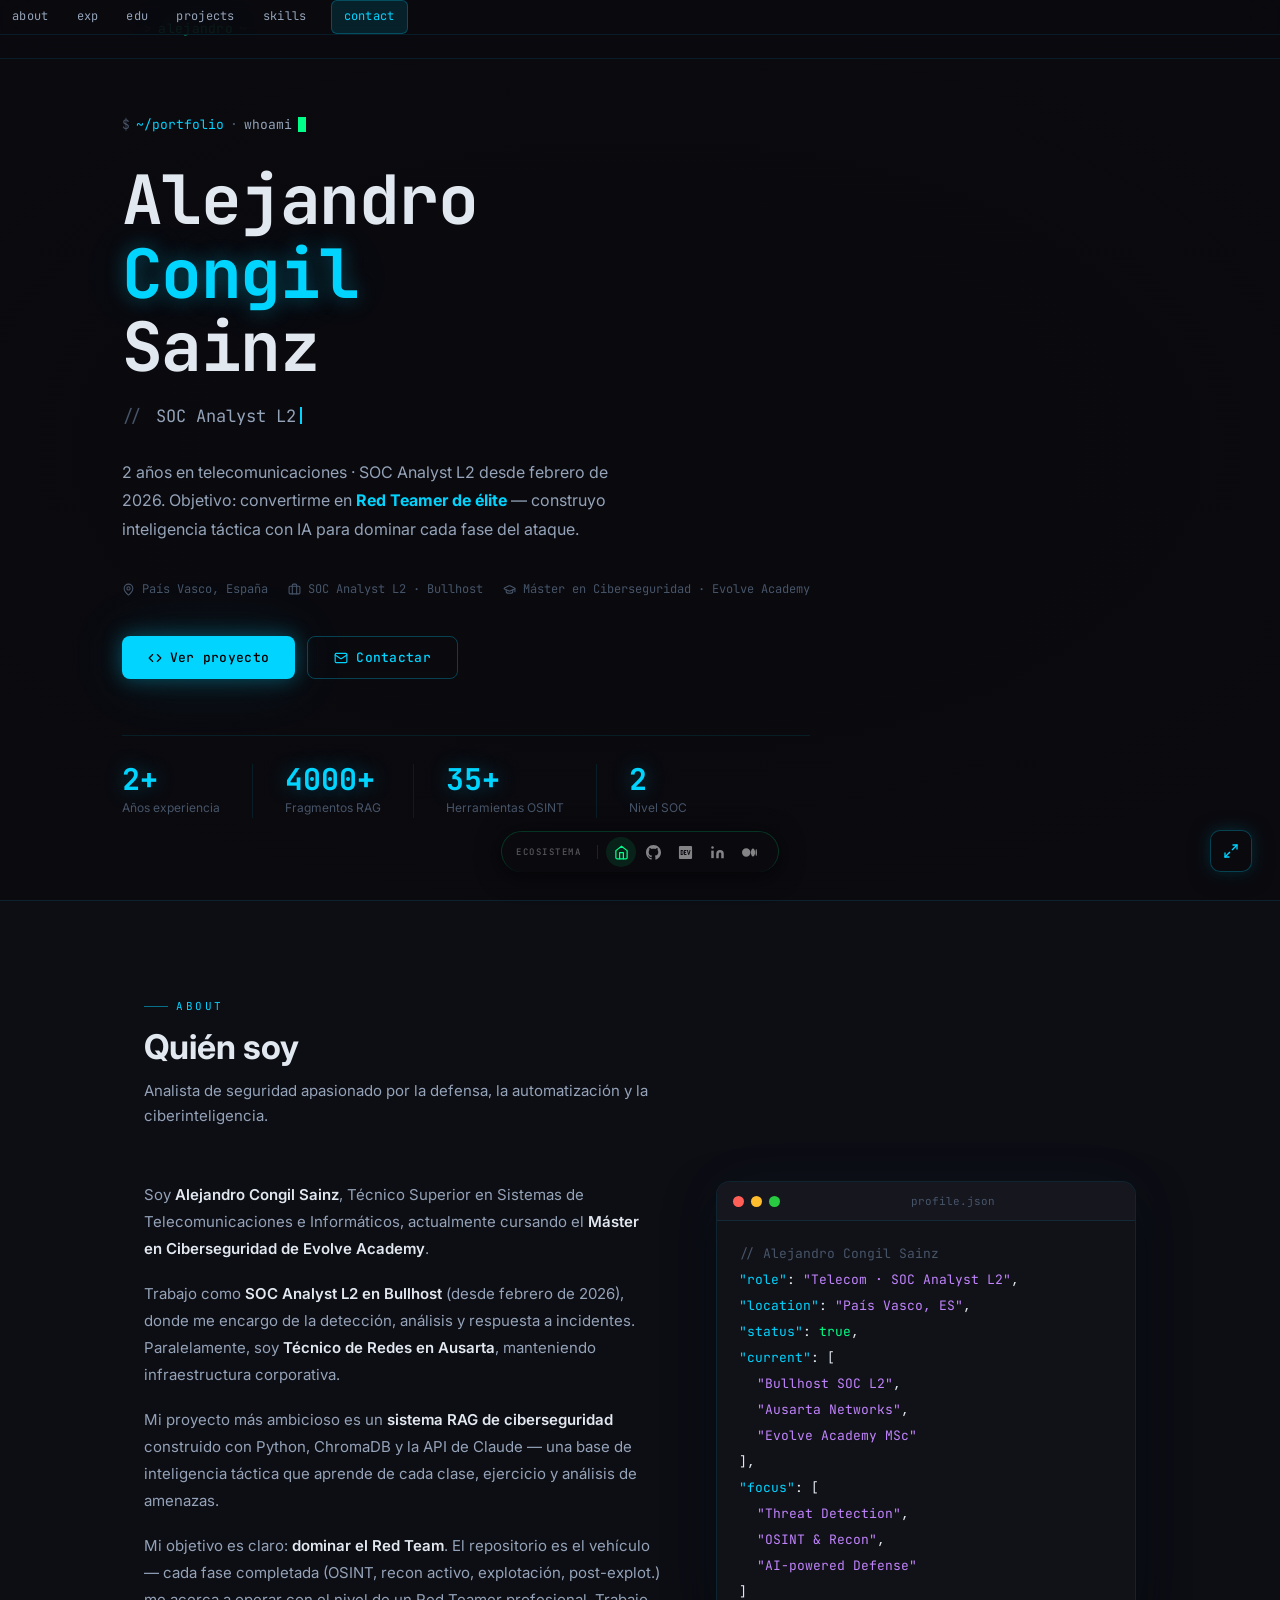
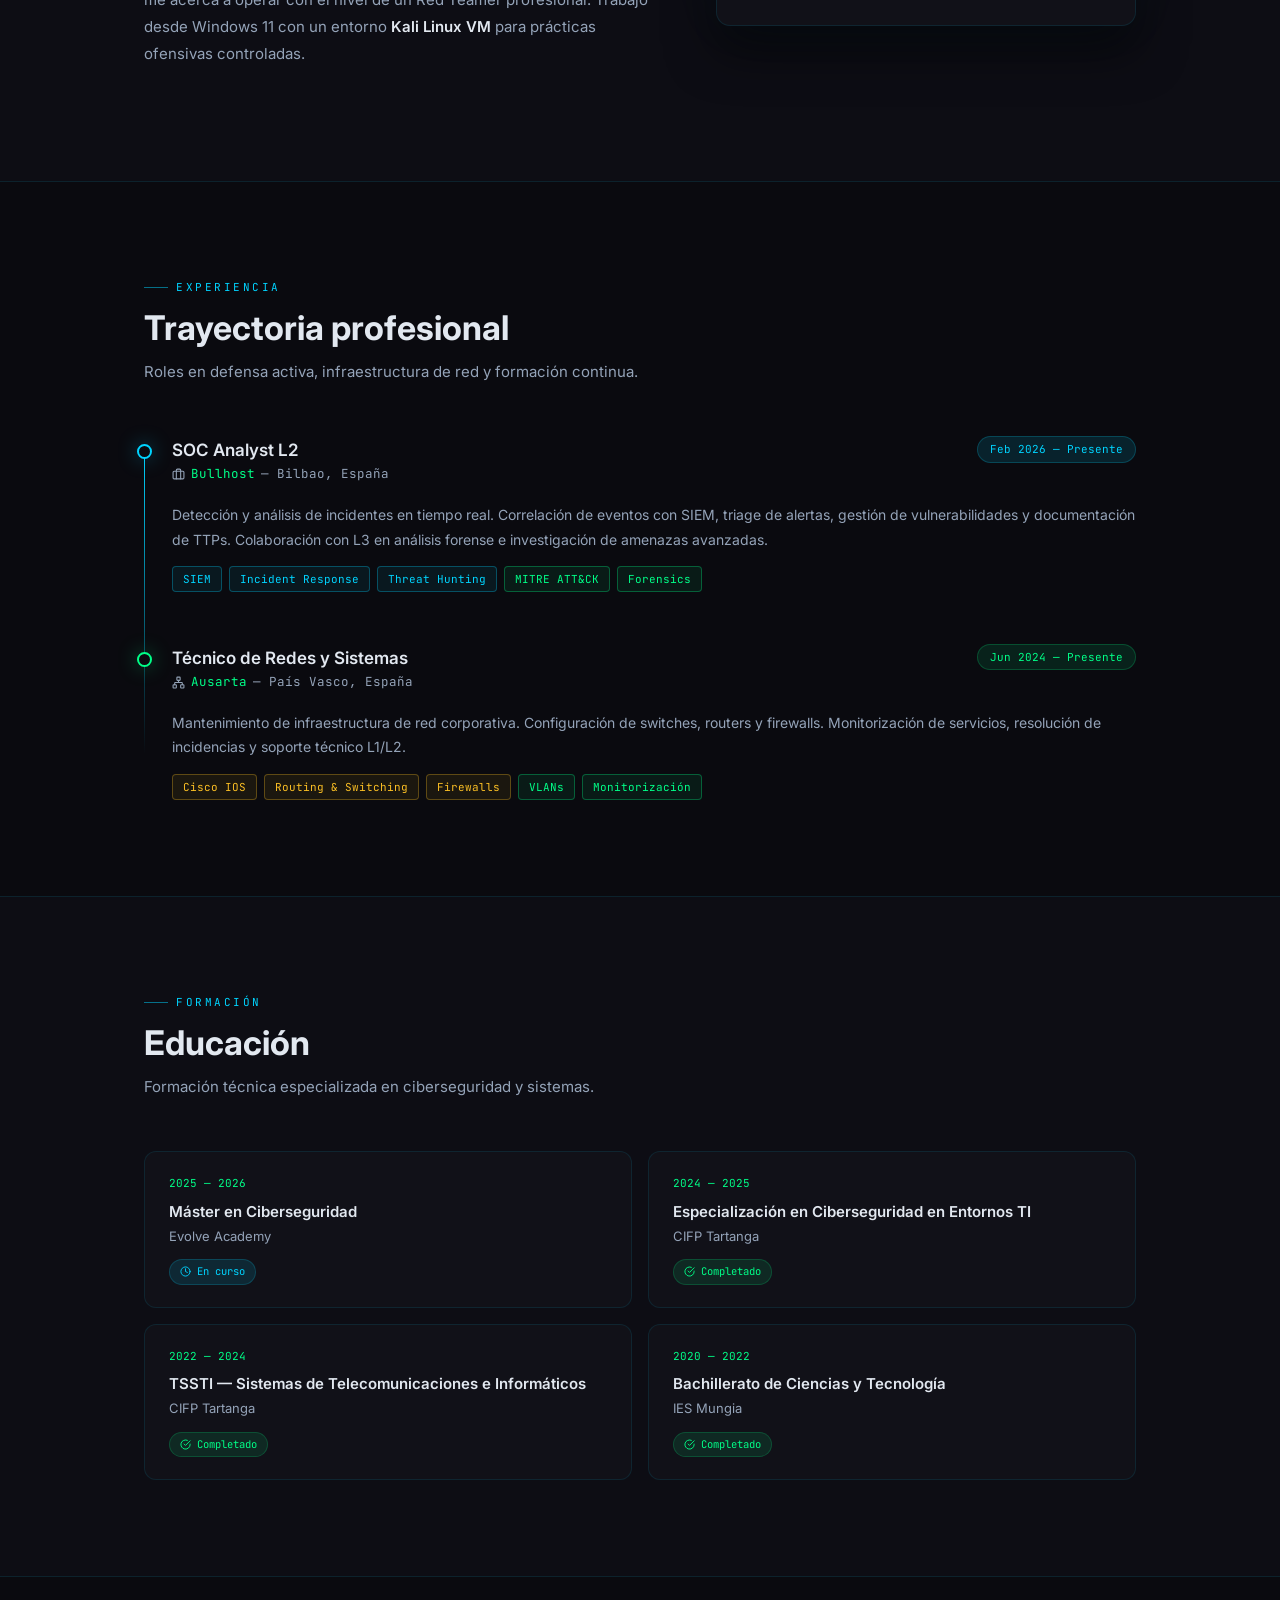
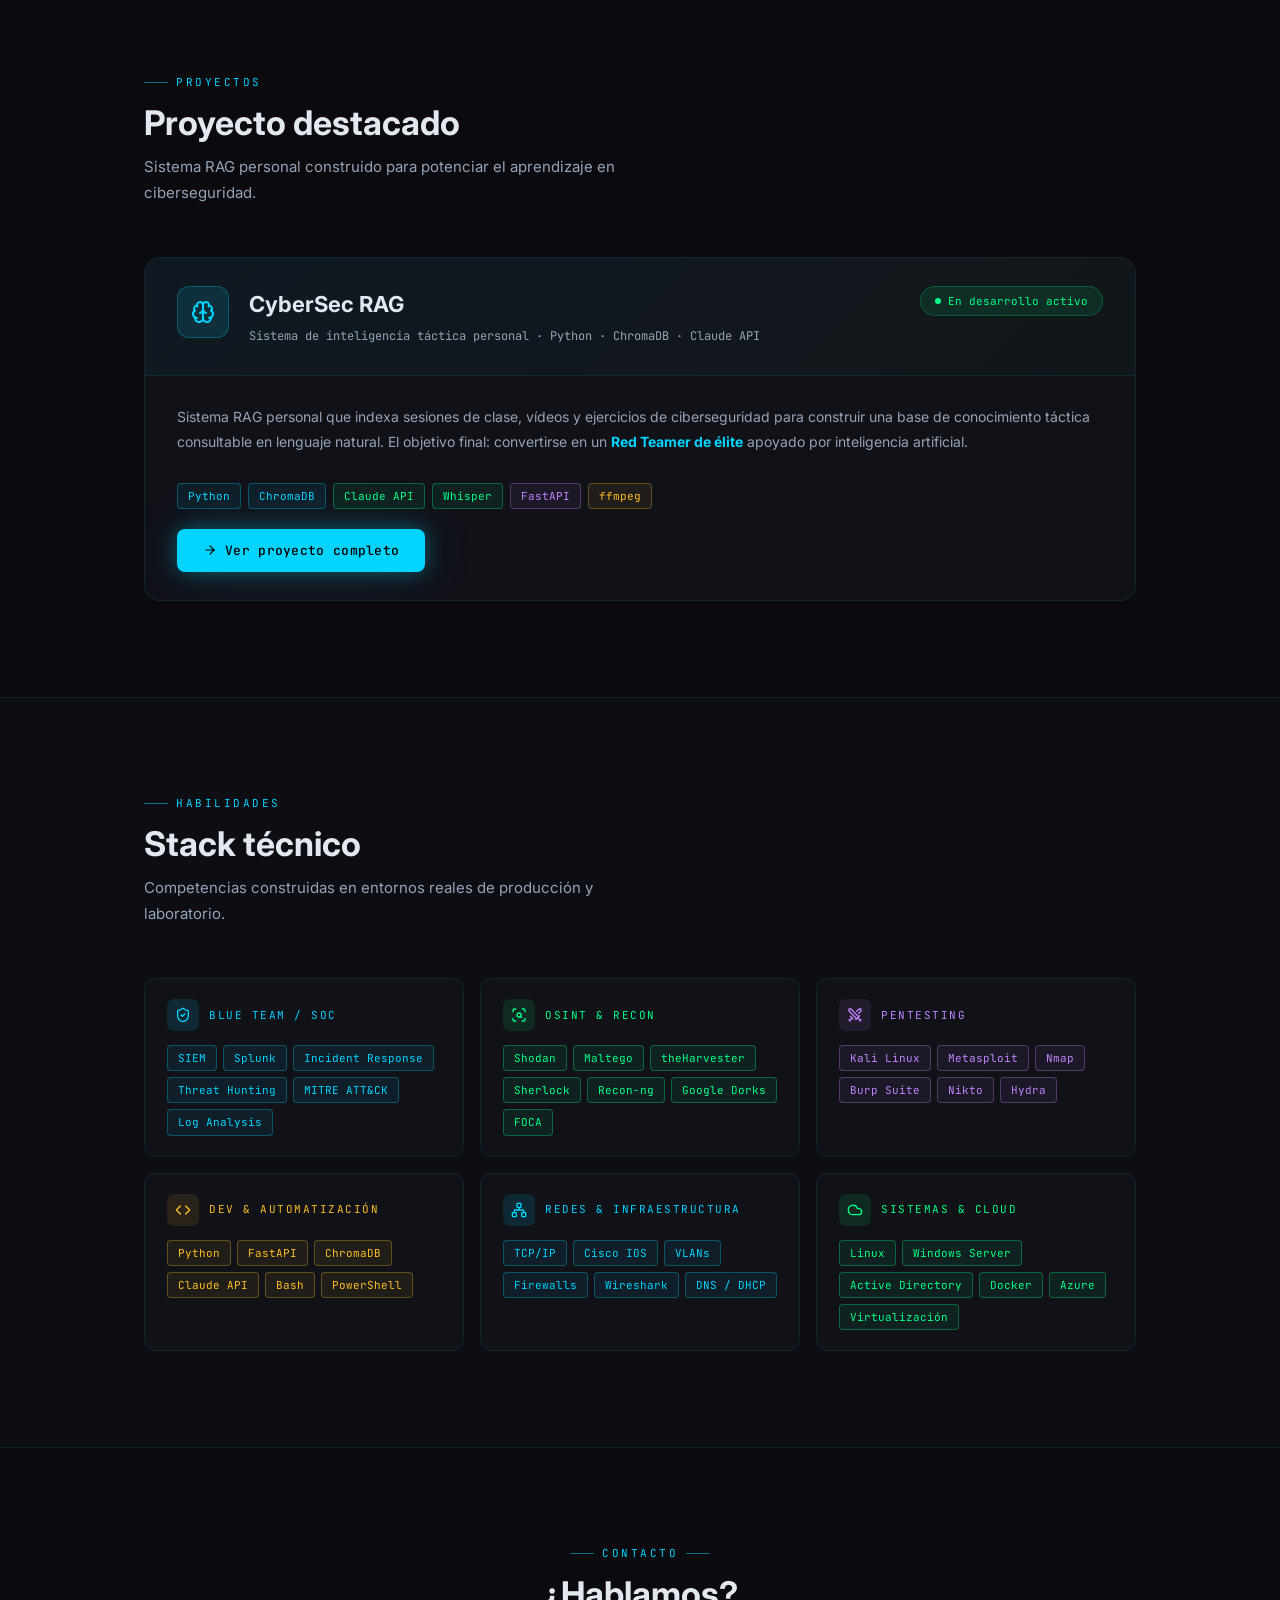
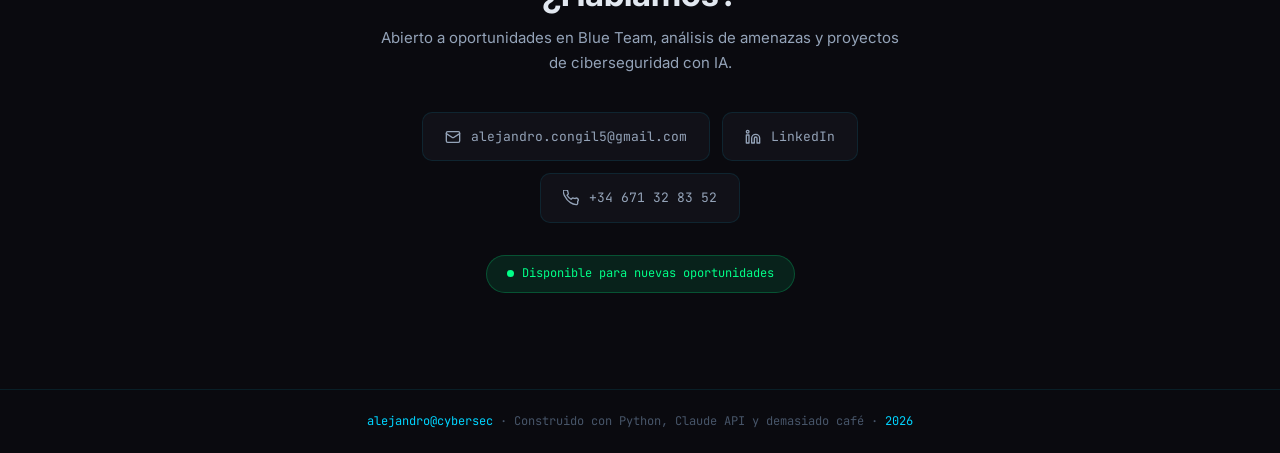
==== index.html @ cc2eeadf "PROYECTO COMPLETO" ====
<!DOCTYPE html>
<html lang="es">
<head>
<meta charset="UTF-8">
<meta name="viewport" content="width=device-width, initial-scale=1.0">
<meta name="description" content="Alejandro Congil Sainz — Telecomunicaciones & Redes · SOC Analyst L2 · Cybersecurity Specialist">
<title>Alejandro Congil — Cybersecurity</title>
<link rel="preconnect" href="https://fonts.googleapis.com">
<link rel="preconnect" href="https://fonts.gstatic.com" crossorigin>
<link href="https://fonts.googleapis.com/css2?family=JetBrains+Mono:ital,wght@0,400;0,500;0,700;1,400&family=Inter:wght@300;400;500;600;700&display=swap" rel="stylesheet">

<!-- ── SVG ICON DEFS ─────────────────────────────────────────────────── -->
<svg xmlns="http://www.w3.org/2000/svg" style="display:none">
  <!-- brain -->
  <symbol id="ic-brain" viewBox="0 0 24 24" fill="none" stroke="currentColor" stroke-width="2" stroke-linecap="round" stroke-linejoin="round">
    <path d="M12 18V5"/><path d="M15 13a4.17 4.17 0 0 1-3-4 4.17 4.17 0 0 1-3 4"/>
    <path d="M17.598 6.5A3 3 0 1 0 12 5a3 3 0 1 0-5.598 1.5"/>
    <path d="M17.997 5.125a4 4 0 0 1 2.526 5.77"/><path d="M18 18a4 4 0 0 0 2-7.464"/>
    <path d="M19.967 17.483A4 4 0 1 1 12 18a4 4 0 1 1-7.967-.517"/>
    <path d="M6 18a4 4 0 0 1-2-7.464"/><path d="M6.003 5.125a4 4 0 0 0-2.526 5.77"/>
  </symbol>
  <!-- shield-check -->
  <symbol id="ic-shield" viewBox="0 0 24 24" fill="none" stroke="currentColor" stroke-width="2" stroke-linecap="round" stroke-linejoin="round">
    <path d="M20 13c0 5-3.5 7.5-7.66 8.95a1 1 0 0 1-.67-.01C7.5 20.5 4 18 4 13V6a1 1 0 0 1 1-1c2 0 4.5-1.2 6.24-2.72a1.17 1.17 0 0 1 1.52 0C14.51 3.81 17 5 19 5a1 1 0 0 1 1 1z"/>
    <path d="m9 12 2 2 4-4"/>
  </symbol>
  <!-- scan-search -->
  <symbol id="ic-scan" viewBox="0 0 24 24" fill="none" stroke="currentColor" stroke-width="2" stroke-linecap="round" stroke-linejoin="round">
    <path d="M3 7V5a2 2 0 0 1 2-2h2"/><path d="M17 3h2a2 2 0 0 1 2 2v2"/>
    <path d="M21 17v2a2 2 0 0 1-2 2h-2"/><path d="M7 21H5a2 2 0 0 1-2-2v-2"/>
    <circle cx="12" cy="12" r="3"/><path d="m16 16-1.9-1.9"/>
  </symbol>
  <!-- swords -->
  <symbol id="ic-swords" viewBox="0 0 24 24" fill="none" stroke="currentColor" stroke-width="2" stroke-linecap="round" stroke-linejoin="round">
    <polyline points="14.5 17.5 3 6 3 3 6 3 17.5 14.5"/>
    <line x1="13" x2="19" y1="19" y2="13"/><line x1="16" x2="20" y1="16" y2="20"/>
    <line x1="19" x2="21" y1="21" y2="19"/>
    <polyline points="14.5 6.5 18 3 21 3 21 6 17.5 9.5"/>
    <line x1="5" x2="9" y1="14" y2="18"/><line x1="7" x2="4" y1="17" y2="20"/>
    <line x1="3" x2="5" y1="19" y2="21"/>
  </symbol>
  <!-- code -->
  <symbol id="ic-code" viewBox="0 0 24 24" fill="none" stroke="currentColor" stroke-width="2" stroke-linecap="round" stroke-linejoin="round">
    <path d="m16 18 6-6-6-6"/><path d="m8 6-6 6 6 6"/>
  </symbol>
  <!-- network -->
  <symbol id="ic-network" viewBox="0 0 24 24" fill="none" stroke="currentColor" stroke-width="2" stroke-linecap="round" stroke-linejoin="round">
    <rect x="16" y="16" width="6" height="6" rx="1"/><rect x="2" y="16" width="6" height="6" rx="1"/>
    <rect x="9" y="2" width="6" height="6" rx="1"/>
    <path d="M5 16v-3a1 1 0 0 1 1-1h12a1 1 0 0 1 1 1v3"/><path d="M12 12V8"/>
  </symbol>
  <!-- cloud -->
  <symbol id="ic-cloud" viewBox="0 0 24 24" fill="none" stroke="currentColor" stroke-width="2" stroke-linecap="round" stroke-linejoin="round">
    <path d="M17.5 19H9a7 7 0 1 1 6.71-9h1.79a4.5 4.5 0 1 1 0 9Z"/>
  </symbol>
  <!-- video -->
  <symbol id="ic-video" viewBox="0 0 24 24" fill="none" stroke="currentColor" stroke-width="2" stroke-linecap="round" stroke-linejoin="round">
    <path d="m16 13 5.223 3.482a.5.5 0 0 0 .777-.416V7.87a.5.5 0 0 0-.752-.432L16 10.5"/>
    <rect x="2" y="6" width="14" height="12" rx="2"/>
  </symbol>
  <!-- layers -->
  <symbol id="ic-layers" viewBox="0 0 24 24" fill="none" stroke="currentColor" stroke-width="2" stroke-linecap="round" stroke-linejoin="round">
    <path d="M12.83 2.18a2 2 0 0 0-1.66 0L2.6 6.08a1 1 0 0 0 0 1.83l8.58 3.91a2 2 0 0 0 1.66 0l8.58-3.9a1 1 0 0 0 0-1.83z"/>
    <path d="M2 12a1 1 0 0 0 .58.91l8.6 3.91a2 2 0 0 0 1.65 0l8.58-3.9A1 1 0 0 0 22 12"/>
    <path d="M2 17a1 1 0 0 0 .58.91l8.6 3.91a2 2 0 0 0 1.65 0l8.58-3.9A1 1 0 0 0 22 17"/>
  </symbol>
  <!-- search -->
  <symbol id="ic-search" viewBox="0 0 24 24" fill="none" stroke="currentColor" stroke-width="2" stroke-linecap="round" stroke-linejoin="round">
    <path d="m21 21-4.34-4.34"/><circle cx="11" cy="11" r="8"/>
  </symbol>
  <!-- layout-dashboard -->
  <symbol id="ic-dashboard" viewBox="0 0 24 24" fill="none" stroke="currentColor" stroke-width="2" stroke-linecap="round" stroke-linejoin="round">
    <rect width="7" height="9" x="3" y="3" rx="1"/><rect width="7" height="5" x="14" y="3" rx="1"/>
    <rect width="7" height="9" x="14" y="12" rx="1"/><rect width="7" height="5" x="3" y="16" rx="1"/>
  </symbol>
  <!-- wrench -->
  <symbol id="ic-wrench" viewBox="0 0 24 24" fill="none" stroke="currentColor" stroke-width="2" stroke-linecap="round" stroke-linejoin="round">
    <path d="M14.7 6.3a1 1 0 0 0 0 1.4l1.6 1.6a1 1 0 0 0 1.4 0l3.106-3.105c.32-.322.863-.22.983.218a6 6 0 0 1-8.259 7.057l-7.91 7.91a1 1 0 0 1-2.999-3l7.91-7.91a6 6 0 0 1 7.057-8.259c.438.12.54.662.219.984z"/>
  </symbol>
  <!-- chart-bar -->
  <symbol id="ic-chart" viewBox="0 0 24 24" fill="none" stroke="currentColor" stroke-width="2" stroke-linecap="round" stroke-linejoin="round">
    <path d="M3 3v16a2 2 0 0 0 2 2h16"/>
    <path d="M7 16h8"/><path d="M7 11h12"/><path d="M7 6h3"/>
  </symbol>
  <!-- terminal -->
  <symbol id="ic-terminal" viewBox="0 0 24 24" fill="none" stroke="currentColor" stroke-width="2" stroke-linecap="round" stroke-linejoin="round">
    <path d="M12 19h8"/><path d="m4 17 6-6-6-6"/>
  </symbol>
  <!-- graduation-cap -->
  <symbol id="ic-grad" viewBox="0 0 24 24" fill="none" stroke="currentColor" stroke-width="2" stroke-linecap="round" stroke-linejoin="round">
    <path d="M21.42 10.922a1 1 0 0 0-.019-1.838L12.83 5.18a2 2 0 0 0-1.66 0L2.6 9.08a1 1 0 0 0 0 1.832l8.57 3.908a2 2 0 0 0 1.66 0z"/>
    <path d="M22 10v6"/><path d="M6 12.5V16a6 3 0 0 0 12 0v-3.5"/>
  </symbol>
  <!-- briefcase -->
  <symbol id="ic-work" viewBox="0 0 24 24" fill="none" stroke="currentColor" stroke-width="2" stroke-linecap="round" stroke-linejoin="round">
    <path d="M16 20V4a2 2 0 0 0-2-2h-4a2 2 0 0 0-2 2v16"/>
    <rect width="20" height="14" x="2" y="6" rx="2"/>
  </symbol>
  <!-- user -->
  <symbol id="ic-user" viewBox="0 0 24 24" fill="none" stroke="currentColor" stroke-width="2" stroke-linecap="round" stroke-linejoin="round">
    <path d="M19 21v-2a4 4 0 0 0-4-4H9a4 4 0 0 0-4 4v2"/>
    <circle cx="12" cy="7" r="4"/>
  </symbol>
  <!-- cpu -->
  <symbol id="ic-cpu" viewBox="0 0 24 24" fill="none" stroke="currentColor" stroke-width="2" stroke-linecap="round" stroke-linejoin="round">
    <path d="M12 20v2"/><path d="M12 2v2"/><path d="M17 20v2"/><path d="M17 2v2"/>
    <path d="M2 12h2"/><path d="M2 17h2"/><path d="M2 7h2"/>
    <path d="M20 12h2"/><path d="M20 17h2"/><path d="M20 7h2"/>
    <path d="M7 20v2"/><path d="M7 2v2"/>
    <rect x="4" y="4" width="16" height="16" rx="2"/><rect x="8" y="8" width="8" height="8" rx="1"/>
  </symbol>
  <!-- folder-open -->
  <symbol id="ic-folder" viewBox="0 0 24 24" fill="none" stroke="currentColor" stroke-width="2" stroke-linecap="round" stroke-linejoin="round">
    <path d="m6 14 1.5-2.9A2 2 0 0 1 9.24 10H20a2 2 0 0 1 1.94 2.5l-1.54 6a2 2 0 0 1-1.95 1.5H4a2 2 0 0 1-2-2V5a2 2 0 0 1 2-2h3.9a2 2 0 0 1 1.69.9l.81 1.2a2 2 0 0 0 1.67.9H18a2 2 0 0 1 2 2v2"/>
  </symbol>
  <!-- zap -->
  <symbol id="ic-zap" viewBox="0 0 24 24" fill="none" stroke="currentColor" stroke-width="2" stroke-linecap="round" stroke-linejoin="round">
    <path d="M4 14a1 1 0 0 1-.78-1.63l9.9-10.2a.5.5 0 0 1 .86.46l-1.92 6.02A1 1 0 0 0 13 10h7a1 1 0 0 1 .78 1.63l-9.9 10.2a.5.5 0 0 1-.86-.46l1.92-6.02A1 1 0 0 0 11 14z"/>
  </symbol>
  <!-- mail -->
  <symbol id="ic-mail" viewBox="0 0 24 24" fill="none" stroke="currentColor" stroke-width="2" stroke-linecap="round" stroke-linejoin="round">
    <rect width="20" height="16" x="2" y="4" rx="2"/><path d="m22 7-8.97 5.7a1.94 1.94 0 0 1-2.06 0L2 7"/>
  </symbol>
  <!-- linkedin -->
  <symbol id="ic-linkedin" viewBox="0 0 24 24" fill="none" stroke="currentColor" stroke-width="2" stroke-linecap="round" stroke-linejoin="round">
    <path d="M16 8a6 6 0 0 1 6 6v7h-4v-7a2 2 0 0 0-2-2 2 2 0 0 0-2 2v7h-4v-7a6 6 0 0 1 6-6z"/>
    <rect width="4" height="12" x="2" y="9"/><circle cx="4" cy="4" r="2"/>
  </symbol>
  <!-- phone -->
  <symbol id="ic-phone" viewBox="0 0 24 24" fill="none" stroke="currentColor" stroke-width="2" stroke-linecap="round" stroke-linejoin="round">
    <path d="M22 16.92v3a2 2 0 0 1-2.18 2 19.79 19.79 0 0 1-8.63-3.07A19.5 19.5 0 0 1 3.07 9.81 19.79 19.79 0 0 1 .13 1.18 2 2 0 0 1 2.1 0h3a2 2 0 0 1 2 1.72c.127.96.361 1.903.7 2.81a2 2 0 0 1-.45 2.11L6.09 7.91a16 16 0 0 0 6 6l1.27-1.27a2 2 0 0 1 2.11-.45c.907.339 1.85.573 2.81.7A2 2 0 0 1 22 16.92z"/>
  </symbol>
  <!-- git-branch -->
  <symbol id="ic-git" viewBox="0 0 24 24" fill="none" stroke="currentColor" stroke-width="2" stroke-linecap="round" stroke-linejoin="round">
    <line x1="6" x2="6" y1="3" y2="15"/><circle cx="18" cy="6" r="3"/>
    <circle cx="6" cy="18" r="3"/><path d="M18 9a9 9 0 0 1-9 9"/>
  </symbol>
  <!-- arrow-right -->
  <symbol id="ic-arrow-right" viewBox="0 0 24 24" fill="none" stroke="currentColor" stroke-width="2" stroke-linecap="round" stroke-linejoin="round">
    <path d="M5 12h14"/><path d="m12 5 7 7-7 7"/>
  </symbol>
  <!-- check-circle -->
  <symbol id="ic-check" viewBox="0 0 24 24" fill="none" stroke="currentColor" stroke-width="2" stroke-linecap="round" stroke-linejoin="round">
    <path d="M22 11.08V12a10 10 0 1 1-5.93-9.14"/><path d="m9 11 3 3L22 4"/>
  </symbol>
  <!-- clock -->
  <symbol id="ic-clock" viewBox="0 0 24 24" fill="none" stroke="currentColor" stroke-width="2" stroke-linecap="round" stroke-linejoin="round">
    <circle cx="12" cy="12" r="10"/><path d="M12 6v6l4 2"/>
  </symbol>
  <!-- map-pin -->
  <symbol id="ic-location" viewBox="0 0 24 24" fill="none" stroke="currentColor" stroke-width="2" stroke-linecap="round" stroke-linejoin="round">
    <path d="M20 10c0 4.993-5.539 10.193-7.399 11.799a1 1 0 0 1-1.202 0C9.539 20.193 4 14.993 4 10a8 8 0 0 1 16 0"/>
    <circle cx="12" cy="10" r="3"/>
  </symbol>
  <!-- maximize-2 -->
  <symbol id="ic-maximize" viewBox="0 0 24 24" fill="none" stroke="currentColor" stroke-width="2" stroke-linecap="round" stroke-linejoin="round">
    <path d="M15 3h6v6"/><path d="M9 21H3v-6"/><path d="M21 3l-7 7"/><path d="M3 21l7-7"/>
  </symbol>
  <!-- minimize-2 -->
  <symbol id="ic-minimize" viewBox="0 0 24 24" fill="none" stroke="currentColor" stroke-width="2" stroke-linecap="round" stroke-linejoin="round">
    <path d="M8 3v3a2 2 0 0 1-2 2H3"/><path d="M21 8h-3a2 2 0 0 1-2-2V3"/><path d="M3 16h3a2 2 0 0 1 2 2v3"/><path d="M16 21v-3a2 2 0 0 1 2-2h3"/>
  </symbol>
</svg>

<style>
/* ─── TOKENS ──────────────────────────────────────────────────────────── */
:root {
  --bg:         #0A0A0F;
  --bg2:        #0D0D14;
  --card:       #111118;
  --card2:      #16161F;
  --border:     rgba(0,212,255,.1);
  --border2:    rgba(0,212,255,.28);
  --border-g:   rgba(0,255,136,.2);
  --cyan:       #00D4FF;
  --cyan-dim:   rgba(0,212,255,.12);
  --green:      #00FF88;
  --green-dim:  rgba(0,255,136,.1);
  --magenta:    #C084FC;
  --gold:       #FBBF24;
  --red:        #F87171;
  --text:       #E2E8F0;
  --text2:      #94A3B8;
  --text3:      #475569;
  --font-mono:  'JetBrains Mono', 'Consolas', monospace;
  --font-sans:  'Inter', system-ui, sans-serif;
  --glow-c:     0 0 20px rgba(0,212,255,.35), 0 0 60px rgba(0,212,255,.12);
  --glow-g:     0 0 20px rgba(0,255,136,.35), 0 0 60px rgba(0,255,136,.12);
  --ease:       cubic-bezier(.4,0,.2,1);
  --ease-out:   cubic-bezier(0,0,.2,1);
}
*, *::before, *::after { margin:0; padding:0; box-sizing:border-box }
html { scroll-behavior:smooth; background:var(--bg) }
body { color:var(--text); font-family:var(--font-sans); font-size:16px; line-height:1.65; overflow-x:hidden }
a { color:inherit; text-decoration:none }

/* ─── SCROLLBAR ───────────────────────────────────────────────────────── */
::-webkit-scrollbar { width:4px }
::-webkit-scrollbar-track { background:var(--bg) }
::-webkit-scrollbar-thumb { background:rgba(0,212,255,.2); border-radius:2px }

/* ─── SVG ICON HELPER ─────────────────────────────────────────────────── */
.icon { display:inline-block; vertical-align:middle; flex-shrink:0 }
.icon svg { display:block }

/* ─── NAV ─────────────────────────────────────────────────────────────── */
nav {
  position:fixed; top:0; left:0; right:0; z-index:1000;
  background:rgba(10,10,15,.88); backdrop-filter:blur(20px) saturate(1.4);
  border-bottom:1px solid var(--border);
}
.nav-inner {
  max-width:1120px; margin:0 auto; padding:0 5%;
  display:flex; align-items:center; height:58px; gap:32px;
}
.nav-logo {
  font-family:var(--font-mono); font-size:13px; color:var(--cyan);
  letter-spacing:.3px; white-space:nowrap; display:flex; align-items:center; gap:6px;
}
.nav-logo-sym { color:var(--text3) }
.nav-logo-name { color:var(--green) }
.nav-links { display:flex; gap:4px; margin-left:auto; align-items:center }
.nav-links a {
  font-family:var(--font-mono); font-size:12px; color:var(--text2);
  letter-spacing:.3px; padding:6px 12px; border-radius:6px;
  transition:color .15s, background .15s;
}
.nav-links a:hover { color:var(--text); background:rgba(255,255,255,.05) }
.nav-links a.active { color:var(--cyan) }
.nav-cta {
  background:rgba(0,212,255,.12) !important; color:var(--cyan) !important;
  border:1px solid rgba(0,212,255,.25) !important; margin-left:8px;
}
.nav-cta:hover { background:rgba(0,212,255,.2) !important }
.btn-fullscreen {
  position:fixed; bottom:28px; right:28px; z-index:9999;
  display:flex; align-items:center; justify-content:center;
  width:42px; height:42px; border-radius:10px;
  border:1px solid var(--border2);
  background:rgba(10,10,15,.85); backdrop-filter:blur(12px);
  color:var(--cyan); cursor:pointer;
  box-shadow:0 0 16px rgba(0,212,255,.18), 0 4px 20px rgba(0,0,0,.5);
  transition:background .15s, box-shadow .15s, transform .15s;
}
.btn-fullscreen:hover {
  background:rgba(0,212,255,.15);
  box-shadow:0 0 24px rgba(0,212,255,.35), 0 4px 20px rgba(0,0,0,.5);
  transform:scale(1.08);
}
.btn-fullscreen svg { pointer-events:none }

/* ─── SECTIONS ────────────────────────────────────────────────────────── */
.section-wrap { max-width:1120px; margin:0 auto; padding:96px 5% }
.eyebrow {
  display:flex; align-items:center; gap:8px;
  font-family:var(--font-mono); font-size:11px; color:var(--cyan);
  letter-spacing:2.5px; text-transform:uppercase; margin-bottom:12px;
}
.eyebrow-line { width:24px; height:1px; background:var(--cyan); opacity:.5 }
.section-title { font-size:clamp(24px,3.5vw,34px); font-weight:700; color:var(--text); line-height:1.2; margin-bottom:10px }
.section-sub { font-size:15px; color:var(--text2); margin-bottom:52px; max-width:520px; line-height:1.7 }

/* ─── HERO ────────────────────────────────────────────────────────────── */
#hero {
  min-height:100dvh; display:flex; align-items:center;
  padding:80px 5% 48px; position:relative; overflow:hidden;
}
#matrix-canvas {
  position:absolute; inset:0; width:100%; height:100%;
  opacity:.55; pointer-events:none;
}
.hero-vignette {
  position:absolute; inset:0; pointer-events:none;
  background:radial-gradient(ellipse 90% 70% at 50% 50%, transparent 30%, var(--bg) 80%);
}
.hero-content {
  position:relative; z-index:2; max-width:820px;
  margin:0 auto 0 0;
}
.hero-prompt {
  display:flex; align-items:center; gap:6px;
  font-family:var(--font-mono); font-size:13px; color:var(--text2);
  margin-bottom:28px;
}
.hero-prompt-path { color:var(--cyan) }
.hero-prompt-sym  { color:var(--text3) }
.hero-prompt-cursor {
  display:inline-block; width:8px; height:15px;
  background:var(--green); animation:blink 1.1s step-end infinite;
}
@keyframes blink { 50%{ opacity:0 } }

.hero-name {
  font-family:var(--font-mono); font-size:clamp(34px,6.5vw,68px);
  font-weight:700; line-height:1.08; letter-spacing:-1.5px;
  color:var(--text); margin-bottom:18px; cursor:default;
  min-height:2.2em;
}
.hero-name-scramble { display:block }

.hero-role {
  font-family:var(--font-mono); font-size:clamp(14px,1.8vw,17px);
  color:var(--text2); margin-bottom:28px; min-height:26px;
  display:flex; align-items:center; gap:4px;
}
.role-prefix { color:var(--text3) }
.role-cursor {
  display:inline-block; width:2px; height:1em;
  background:var(--cyan); animation:blink 1.1s step-end infinite;
}
.hero-desc {
  font-size:16px; color:var(--text2); max-width:500px;
  line-height:1.8; margin-bottom:36px;
}
.hero-meta {
  display:flex; gap:20px; flex-wrap:wrap; margin-bottom:36px;
}
.hero-meta-item {
  display:flex; align-items:center; gap:7px;
  font-family:var(--font-mono); font-size:12px; color:var(--text3);
}
.hero-meta-item svg { color:var(--text3); width:13px; height:13px }

.hero-actions { display:flex; gap:12px; flex-wrap:wrap; margin-bottom:56px }
.btn-primary {
  display:inline-flex; align-items:center; gap:8px;
  font-family:var(--font-mono); font-size:13px; font-weight:500;
  color:#000; background:var(--cyan);
  padding:11px 26px; border-radius:8px; border:none; cursor:pointer;
  box-shadow:var(--glow-c); transition:all .2s var(--ease);
  letter-spacing:.3px;
}
.btn-primary:hover { filter:brightness(1.1); transform:translateY(-2px); box-shadow:0 0 32px rgba(0,212,255,.55) }
.btn-outline {
  display:inline-flex; align-items:center; gap:8px;
  font-family:var(--font-mono); font-size:13px; font-weight:500;
  color:var(--cyan); background:transparent;
  padding:10px 26px; border-radius:8px; border:1px solid var(--border2);
  cursor:pointer; transition:all .2s var(--ease); letter-spacing:.3px;
}
.btn-outline:hover { background:var(--cyan-dim); transform:translateY(-2px) }

.hero-stats {
  display:flex; flex-wrap:wrap; gap:0;
  border-top:1px solid var(--border);
  padding-top:28px;
}
.stat {
  display:flex; flex-direction:column; gap:4px;
  padding-right:32px; margin-right:32px;
  border-right:1px solid var(--border);
}
.stat:last-child { border-right:none; margin-right:0 }
.stat-val {
  font-family:var(--font-mono); font-size:clamp(24px,3vw,30px);
  font-weight:700; color:var(--cyan); line-height:1;
  text-shadow:var(--glow-c);
}
.stat-label { font-size:12px; color:var(--text3) }

/* ─── STRIPES ─────────────────────────────────────────────────────────── */
.stripe { border-top:1px solid var(--border); border-bottom:1px solid var(--border); background:var(--bg2) }

/* ─── ABOUT ───────────────────────────────────────────────────────────── */
.about-grid { display:grid; grid-template-columns:1fr 420px; gap:56px; align-items:start }
.about-text p { color:var(--text2); margin-bottom:18px; font-size:15px; line-height:1.8 }
.about-text p strong { color:var(--text); font-weight:600 }

.terminal-card {
  background:var(--card); border:1px solid var(--border);
  border-radius:14px; overflow:hidden;
  box-shadow:0 0 60px rgba(0,212,255,.04), 0 24px 48px rgba(0,0,0,.5);
}
.tc-bar {
  background:var(--card2); padding:10px 16px;
  display:flex; align-items:center; gap:7px;
  border-bottom:1px solid var(--border);
}
.tc-dot { width:11px; height:11px; border-radius:50% }
.tc-dot-r { background:#FF5F57 } .tc-dot-y { background:#FFBD2E } .tc-dot-g { background:#28CA41 }
.tc-title { font-family:var(--font-mono); font-size:11px; color:var(--text3); margin:0 auto }
.tc-body { padding:20px 22px; font-family:var(--font-mono); font-size:13px; line-height:2 }
.t-cm { color:var(--text3) }   .t-key { color:var(--cyan) }
.t-val{ color:var(--green) }   .t-str{ color:var(--magenta) }
.t-num{ color:var(--gold) }    .t-indent { padding-left:18px }

/* ─── EXPERIENCE TIMELINE ─────────────────────────────────────────────── */
.timeline { position:relative; padding-left:28px }
.timeline::before {
  content:''; position:absolute; left:0; top:12px; bottom:12px;
  width:1px; background:linear-gradient(to bottom, var(--cyan), transparent 90%);
}
.tl-item { position:relative; padding-bottom:52px }
.tl-item:last-child { padding-bottom:0 }
.tl-dot {
  position:absolute; left:-35px; top:8px;
  width:15px; height:15px; border-radius:50%;
  background:var(--bg); border:2px solid var(--cyan);
  box-shadow:var(--glow-c); transition:transform .2s;
}
.tl-dot.green { border-color:var(--green); box-shadow:var(--glow-g) }
.tl-item:hover .tl-dot { transform:scale(1.25) }
.tl-head {
  display:flex; justify-content:space-between; align-items:flex-start;
  flex-wrap:wrap; gap:10px; margin-bottom:6px;
}
.tl-role { font-size:17px; font-weight:600; color:var(--text) }
.tl-badge {
  font-family:var(--font-mono); font-size:11px;
  color:var(--cyan); background:var(--cyan-dim);
  border:1px solid rgba(0,212,255,.2);
  padding:3px 12px; border-radius:20px; white-space:nowrap;
}
.tl-badge.green { color:var(--green); background:var(--green-dim); border-color:rgba(0,255,136,.2) }
.tl-company {
  font-family:var(--font-mono); font-size:12.5px;
  color:var(--text2); margin-bottom:12px;
  display:flex; align-items:center; gap:6px;
}
.tl-company-name { color:var(--green) }
.tl-desc { font-size:14px; color:var(--text2); line-height:1.75 }
.tl-tags { display:flex; flex-wrap:wrap; gap:7px; margin-top:14px }

/* ─── TAGS ────────────────────────────────────────────────────────────── */
.tag {
  font-family:var(--font-mono); font-size:11px;
  padding:3px 10px; border-radius:4px; border:1px solid;
}
.tag-c { color:var(--cyan);    border-color:rgba(0,212,255,.3); background:rgba(0,212,255,.07) }
.tag-g { color:var(--green);   border-color:rgba(0,255,136,.3); background:rgba(0,255,136,.07) }
.tag-m { color:var(--magenta); border-color:rgba(192,132,252,.3); background:rgba(192,132,252,.07) }
.tag-o { color:var(--gold);    border-color:rgba(251,191,36,.3); background:rgba(251,191,36,.07) }

/* ─── EDUCATION ───────────────────────────────────────────────────────── */
.edu-grid { display:grid; grid-template-columns:repeat(2,1fr); gap:16px }
.edu-card {
  background:var(--card); border:1px solid var(--border); border-radius:12px;
  padding:22px 24px; cursor:default;
  transition:border-color .2s var(--ease), transform .2s var(--ease);
}
.edu-card:hover { border-color:var(--border2); transform:translateY(-2px) }
.edu-year {
  font-family:var(--font-mono); font-size:11px;
  color:var(--green); margin-bottom:9px;
}
.edu-degree { font-size:15px; font-weight:600; color:var(--text); margin-bottom:4px; line-height:1.35 }
.edu-school { font-size:13px; color:var(--text2) }
.edu-status {
  display:inline-flex; align-items:center; gap:6px; margin-top:12px;
  font-family:var(--font-mono); font-size:10.5px;
  color:var(--cyan); background:var(--cyan-dim);
  border:1px solid rgba(0,212,255,.18); padding:3px 10px; border-radius:20px;
}
.edu-status.done { color:var(--green); background:var(--green-dim); border-color:rgba(0,255,136,.18) }

/* ─── PROJECT CARD ────────────────────────────────────────────────────── */
.project-card {
  background:var(--card); border:1px solid var(--border); border-radius:16px;
  overflow:hidden;
  transition:border-color .25s var(--ease), box-shadow .25s var(--ease);
}
.project-card:hover { border-color:rgba(0,212,255,.3); box-shadow:0 0 80px rgba(0,212,255,.07) }

.pc-header {
  padding:28px 32px; border-bottom:1px solid var(--border);
  background:linear-gradient(135deg, rgba(0,212,255,.04) 0%, rgba(0,255,136,.02) 100%);
  display:flex; align-items:flex-start; gap:20px; flex-wrap:wrap;
}
.pc-icon-wrap {
  width:52px; height:52px; border-radius:12px;
  background:var(--cyan-dim); border:1px solid var(--border2);
  display:flex; align-items:center; justify-content:center;
  color:var(--cyan); flex-shrink:0;
}
.pc-icon-wrap svg { width:24px; height:24px }
.pc-meta { flex:1; min-width:200px }
.pc-name { font-size:22px; font-weight:700; color:var(--text); margin-bottom:5px }
.pc-tag  { font-family:var(--font-mono); font-size:12px; color:var(--text2) }
.pc-live {
  display:flex; align-items:center; gap:7px; align-self:flex-start;
  font-family:var(--font-mono); font-size:11px; color:var(--green);
  background:var(--green-dim); border:1px solid rgba(0,255,136,.22);
  padding:5px 14px; border-radius:20px;
}
.pc-live-dot { width:6px; height:6px; background:var(--green); border-radius:50%; animation:pulse 2s infinite }
@keyframes pulse { 0%,100%{opacity:1;transform:scale(1)} 50%{opacity:.5;transform:scale(1.3)} }

.pc-body { padding:28px 32px }
.pc-desc { font-size:14px; color:var(--text2); line-height:1.8; margin-bottom:28px }

.features-grid { display:grid; grid-template-columns:repeat(3,1fr); gap:14px; margin-bottom:28px }
.feat-card {
  background:var(--bg); border:1px solid var(--border); border-radius:10px; padding:18px;
  transition:border-color .2s, transform .2s;
}
.feat-card:hover { border-color:var(--border2); transform:translateY(-2px) }
.feat-icon {
  width:36px; height:36px; border-radius:8px;
  display:flex; align-items:center; justify-content:center;
  margin-bottom:10px; color:var(--cyan);
  background:var(--cyan-dim); border:1px solid rgba(0,212,255,.15);
}
.feat-icon.green { color:var(--green); background:var(--green-dim); border-color:rgba(0,255,136,.15) }
.feat-icon.magenta { color:var(--magenta); background:rgba(192,132,252,.1); border-color:rgba(192,132,252,.2) }
.feat-icon svg { width:16px; height:16px }
.feat-title { font-size:13px; font-weight:600; color:var(--text); margin-bottom:5px }
.feat-desc  { font-size:12px; color:var(--text3); line-height:1.55 }

.stack-row { display:flex; flex-wrap:wrap; gap:7px; margin-bottom:28px }

.roadmap-grid { display:grid; grid-template-columns:1fr 1fr; gap:16px }
.roadmap-box {
  background:var(--bg); border:1px solid var(--border); border-radius:10px; padding:20px;
}
.roadmap-title {
  font-family:var(--font-mono); font-size:11px; letter-spacing:1.5px;
  text-transform:uppercase; margin-bottom:14px;
  display:flex; align-items:center; gap:8px;
}
.roadmap-title.short { color:var(--cyan) }
.roadmap-title.long  { color:var(--magenta) }
.roadmap-title svg { width:13px; height:13px }
.rm-item {
  display:flex; gap:8px; align-items:flex-start;
  font-size:13px; color:var(--text2); margin-bottom:9px; line-height:1.5;
}
.rm-item svg { width:13px; height:13px; flex-shrink:0; margin-top:2px; color:var(--cyan) }
.rm-item.long svg { color:var(--magenta) }

/* ─── IN PRODUCTION ──────────────────────────────────────────────────── */
.pipeline {
  display:flex; align-items:center; gap:0; flex-wrap:wrap;
  margin-bottom:52px; justify-content:center;
}
.pipe-step {
  display:flex; flex-direction:column; align-items:center; gap:8px;
  background:var(--card); border:1px solid var(--border); border-radius:10px;
  padding:16px 18px; min-width:100px; text-align:center;
  transition:border-color .2s, transform .2s;
}
.pipe-step:hover { border-color:var(--border2); transform:translateY(-2px) }
.pipe-step-icon { width:36px; height:36px; border-radius:8px; display:flex; align-items:center; justify-content:center }
.pipe-step-icon svg { width:18px; height:18px }
.pipe-step-name { font-family:var(--font-mono); font-size:11px; color:var(--text); font-weight:600 }
.pipe-step-sub  { font-size:10px; color:var(--text3); line-height:1.4 }
.pipe-arrow {
  flex-shrink:0; color:var(--text3); font-family:var(--font-mono);
  font-size:18px; padding:0 6px; align-self:center; margin-top:-14px;
}

.prod-stats {
  display:grid; grid-template-columns:repeat(4,1fr); gap:12px; margin-bottom:48px;
}
.prod-stat {
  background:var(--card); border:1px solid var(--border); border-radius:10px;
  padding:18px 20px; text-align:center;
  transition:border-color .2s;
}
.prod-stat:hover { border-color:var(--border2) }
.prod-stat-val { font-family:var(--font-mono); font-size:28px; font-weight:700; line-height:1; margin-bottom:4px }
.prod-stat-label { font-size:12px; color:var(--text2) }

.screens-grid {
  display:grid; grid-template-columns:1fr 1fr; gap:20px;
}
.screen-card {
  background:var(--card); border:1px solid var(--border); border-radius:12px;
  overflow:hidden; transition:border-color .25s, box-shadow .25s;
}
.screen-card:hover { border-color:var(--border2); box-shadow:0 0 40px rgba(0,212,255,.08) }
.screen-bar {
  background:var(--card2); padding:9px 14px;
  display:flex; align-items:center; gap:7px;
  border-bottom:1px solid var(--border);
}
.screen-bar-dots { display:flex; gap:5px }
.sbd { width:10px; height:10px; border-radius:50% }
.sbd-r{background:#FF5F57} .sbd-y{background:#FFBD2E} .sbd-g{background:#28CA41}
.screen-bar-title {
  font-family:var(--font-mono); font-size:11px; color:var(--text3);
  margin:0 auto;
}
.screen-bar-tag {
  font-family:var(--font-mono); font-size:10px;
  color:var(--cyan); background:var(--cyan-dim);
  border:1px solid rgba(0,212,255,.18); padding:2px 8px; border-radius:10px;
}
.screen-mock {
  background:var(--bg); padding:14px; min-height:200px;
  font-family:var(--font-mono); font-size:11px; overflow:hidden;
  position:relative;
}
.screen-mock::after {
  content:''; position:absolute; bottom:0; left:0; right:0; height:48px;
  background:linear-gradient(transparent, var(--bg));
  pointer-events:none;
}
.mock-topbar {
  background:var(--card2); border:1px solid var(--border); border-radius:6px;
  padding:6px 10px; margin-bottom:10px;
  display:flex; align-items:center; justify-content:space-between;
  font-size:10px;
}
.mock-sidebar {
  float:left; width:130px; margin-right:10px;
}
.mock-sidebar-item {
  padding:5px 8px; border-radius:5px; margin-bottom:3px;
  font-size:10px; color:var(--text2); cursor:default;
}
.mock-sidebar-item.active {
  background:rgba(0,255,136,.12); color:var(--green);
  border:1px solid rgba(0,255,136,.2);
}
.mock-main { overflow:hidden }
.mock-tag {
  display:inline-block; font-size:10px; padding:2px 6px; border-radius:3px;
  margin:2px; border:1px solid;
}
.mock-tabs {
  display:flex; gap:4px; flex-wrap:wrap; margin-bottom:8px;
}
.mock-tab {
  font-size:10px; padding:3px 8px; border-radius:4px;
  background:var(--card2); border:1px solid var(--border); color:var(--text2);
}
.mock-tab.active { background:rgba(0,255,136,.12); color:var(--green); border-color:rgba(0,255,136,.3) }
.mock-cards { display:grid; grid-template-columns:1fr 1fr; gap:6px }
.mock-card {
  background:var(--card2); border:1px solid var(--border); border-radius:6px; padding:8px;
}
.mock-card-title { font-size:10px; font-weight:600; color:var(--text); margin-bottom:3px }
.mock-card-sub   { font-size:9px; color:var(--text3); line-height:1.4 }
.mock-badge {
  display:inline-flex; align-items:center; gap:3px;
  font-size:9px; padding:2px 6px; border-radius:3px; margin:2px 1px;
  background:rgba(251,191,36,.12); color:var(--gold); border:1px solid rgba(251,191,36,.25);
}
.mock-progress-bar {
  height:4px; border-radius:2px; background:rgba(0,255,136,.15); margin-bottom:10px;
  overflow:hidden;
}
.mock-progress-fill { height:100%; background:var(--green); border-radius:2px }
.mock-cat-row {
  display:flex; justify-content:space-between; padding:4px 0;
  border-bottom:1px solid rgba(255,255,255,.04); font-size:10px; color:var(--text2);
}
.mock-cat-row span { color:var(--text3) }
.screen-caption {
  padding:14px 16px; border-top:1px solid var(--border);
  background:var(--card2);
}
.screen-caption-title { font-size:13px; font-weight:600; color:var(--text); margin-bottom:3px }
.screen-caption-sub { font-size:12px; color:var(--text3); line-height:1.5 }

/* ─── SKILLS ──────────────────────────────────────────────────────────── */
.skills-grid { display:grid; grid-template-columns:repeat(3,1fr); gap:16px }
.skill-cat {
  background:var(--card); border:1px solid var(--border); border-radius:12px;
  padding:20px 22px; transition:border-color .2s, transform .2s;
}
.skill-cat:hover { border-color:var(--border2); transform:translateY(-2px) }
.skill-cat-head {
  display:flex; align-items:center; gap:10px; margin-bottom:14px;
}
.skill-cat-icon {
  width:32px; height:32px; border-radius:7px; flex-shrink:0;
  display:flex; align-items:center; justify-content:center;
}
.skill-cat-icon svg { width:16px; height:16px }
.skill-cat-title { font-family:var(--font-mono); font-size:11px; letter-spacing:1.5px; text-transform:uppercase }
.skill-tags { display:flex; flex-wrap:wrap; gap:6px }

/* ─── CONTACT ─────────────────────────────────────────────────────────── */
.contact-center { max-width:620px; margin:0 auto; text-align:center }
.contact-links { display:flex; flex-wrap:wrap; gap:12px; justify-content:center; margin-bottom:32px }
.contact-link {
  display:flex; align-items:center; gap:10px;
  background:var(--card); border:1px solid var(--border); border-radius:10px;
  padding:13px 22px; font-family:var(--font-mono); font-size:13px; color:var(--text2);
  transition:all .2s var(--ease);
}
.contact-link svg { width:16px; height:16px; color:var(--text2); transition:color .2s }
.contact-link:hover { color:var(--cyan); border-color:var(--border2); transform:translateY(-2px) }
.contact-link:hover svg { color:var(--cyan) }
.avail-badge {
  display:inline-flex; align-items:center; gap:8px;
  background:var(--green-dim); border:1px solid rgba(0,255,136,.22);
  border-radius:20px; padding:8px 20px;
  font-family:var(--font-mono); font-size:12px; color:var(--green);
}
.avail-dot { width:7px; height:7px; background:var(--green); border-radius:50%; animation:pulse 2s infinite }

/* ─── FOOTER ──────────────────────────────────────────────────────────── */
footer {
  border-top:1px solid var(--border); padding:22px 5%; text-align:center;
  font-family:var(--font-mono); font-size:12px; color:var(--text3);
}
footer span { color:var(--cyan) }

/* ─── REVEAL ──────────────────────────────────────────────────────────── */
.reveal { opacity:0; transform:translateY(18px); transition:opacity .55s var(--ease-out), transform .55s var(--ease-out) }
.reveal.up { opacity:1; transform:translateY(0) }
.rd1 { transition-delay:.08s } .rd2 { transition-delay:.16s } .rd3 { transition-delay:.24s } .rd4 { transition-delay:.32s }

/* ─── RESPONSIVE ──────────────────────────────────────────────────────── */
@media(max-width:960px) {
  .about-grid { grid-template-columns:1fr }
  .edu-grid { grid-template-columns:1fr }
  .features-grid { grid-template-columns:repeat(2,1fr) }
  .roadmap-grid { grid-template-columns:1fr }
  .skills-grid { grid-template-columns:repeat(2,1fr) }
}
@media(max-width:640px) {
  .nav-links a:not(.nav-cta):not(:last-of-type) { display:none }
  .features-grid { grid-template-columns:1fr }
  .skills-grid { grid-template-columns:1fr }
  .stat { padding-right:20px; margin-right:20px }
}
@media(prefers-reduced-motion:reduce) {
  *, *::before, *::after { animation-duration:.01ms !important; transition-duration:.01ms !important }
  #matrix-canvas { display:none }
}
/* ── WEBRING ─────────────────────────────────────────────────────────── */
.webring{position:fixed;top:auto;right:auto;bottom:28px;left:50%;transform:translateX(-50%);display:flex;align-items:center;gap:2px;background:rgba(10,10,15,.88);border:1px solid rgba(0,255,136,.18);border-bottom:none;border-radius:50px;padding:5px 14px;z-index:9998;backdrop-filter:blur(14px);-webkit-backdrop-filter:blur(14px);box-shadow:0 4px 24px rgba(0,0,0,.5)}
.webring-label{font:500 9px/1 'JetBrains Mono',monospace;color:rgba(255,255,255,.32);text-transform:uppercase;letter-spacing:1.5px;margin-right:8px;white-space:nowrap}
.webring-sep{width:1px;height:14px;background:rgba(255,255,255,.1);margin:0 6px}
.webring a{display:flex;align-items:center;justify-content:center;width:30px;height:30px;border-radius:50%;color:rgba(255,255,255,.5);text-decoration:none;transition:color .2s,background .2s}
.webring a:hover,.webring a.wr-active{color:#00ff88;background:rgba(0,255,136,.1)}
</style>
</head>
<body>

<!-- ── NAV ────────────────────────────────────────────────────────────── -->
<nav>
  <div class="nav-inner">
    <a href="#hero" class="nav-logo">
      <span class="nav-logo-sym">&gt;</span>
      <span class="nav-logo-name">alejandro</span>
      <span class="nav-logo-sym">~</span>
    </a>
    <nav class="nav-links">
      <a href="#about">about</a>
      <a href="#experience">exp</a>
      <a href="#education">edu</a>
      <a href="#projects">projects</a>
      <a href="#skills">skills</a>
      <a href="#contact" class="nav-cta">contact</a>
    </nav>
  </div>
</nav>

<!-- ── HERO ───────────────────────────────────────────────────────────── -->
<section id="hero">
  <canvas id="matrix-canvas" aria-hidden="true"></canvas>
  <div class="hero-vignette"></div>

  <div class="hero-content section-wrap" style="padding-top:0;padding-bottom:0;margin:0">
    <div class="hero-prompt" aria-hidden="true">
      <span class="hero-prompt-sym">$</span>
      <span class="hero-prompt-path">~/portfolio</span>
      <span class="hero-prompt-sym">·</span>
      <span style="color:var(--text2)">whoami</span>
      <span class="hero-prompt-cursor"></span>
    </div>

    <h1 class="hero-name" aria-label="Alejandro Congil Sainz">
      <span class="hero-name-scramble" id="scramble-line1">Alejandro</span>
      <span class="hero-name-scramble" id="scramble-line2" style="color:var(--cyan);text-shadow:var(--glow-c)">Congil</span>
      <span class="hero-name-scramble" id="scramble-line3">Sainz</span>
    </h1>

    <div class="hero-role">
      <span class="role-prefix">//&nbsp;</span>
      <span id="type-text"></span>
      <span class="role-cursor"></span>
    </div>

    <p class="hero-desc">
      2 años en telecomunicaciones · SOC Analyst L2 desde febrero de 2026.
      Objetivo: convertirme en <strong style="color:var(--cyan)">Red Teamer de élite</strong> —
      construyo inteligencia táctica con IA para dominar cada fase del ataque.
    </p>

    <div class="hero-meta">
      <span class="hero-meta-item">
        <svg class="icon"><use href="#ic-location"/></svg>
        País Vasco, España
      </span>
      <span class="hero-meta-item">
        <svg class="icon"><use href="#ic-work"/></svg>
        SOC Analyst L2 · Bullhost
      </span>
      <span class="hero-meta-item">
        <svg class="icon"><use href="#ic-grad"/></svg>
        Máster en Ciberseguridad · Evolve Academy
      </span>
    </div>

    <div class="hero-actions">
      <a href="#projects" class="btn-primary">
        <svg width="14" height="14"><use href="#ic-code"/></svg>
        Ver proyecto
      </a>
      <a href="#contact" class="btn-outline">
        <svg width="14" height="14"><use href="#ic-mail"/></svg>
        Contactar
      </a>
    </div>

    <div class="hero-stats">
      <div class="stat reveal">
        <span class="stat-val" data-count="2" data-suffix="+">0</span>
        <span class="stat-label">Años experiencia</span>
      </div>
      <div class="stat reveal rd1">
        <span class="stat-val" data-count="4000" data-suffix="+">0</span>
        <span class="stat-label">Fragmentos RAG</span>
      </div>
      <div class="stat reveal rd2">
        <span class="stat-val" data-count="35" data-suffix="+">0</span>
        <span class="stat-label">Herramientas OSINT</span>
      </div>
      <div class="stat reveal rd3">
        <span class="stat-val" data-count="2" data-suffix="">0</span>
        <span class="stat-label">Nivel SOC</span>
      </div>
    </div>
  </div>
</section>

<!-- ── ABOUT ──────────────────────────────────────────────────────────── -->
<div class="stripe" id="about">
<div class="section-wrap">
  <div class="eyebrow reveal">
    <span class="eyebrow-line"></span>about
  </div>
  <h2 class="section-title reveal">Quién soy</h2>
  <p class="section-sub reveal">Analista de seguridad apasionado por la defensa, la automatización y la ciberinteligencia.</p>

  <div class="about-grid">
    <div class="about-text reveal">
      <p>Soy <strong>Alejandro Congil Sainz</strong>, Técnico Superior en Sistemas de Telecomunicaciones e Informáticos, actualmente cursando el <strong>Máster en Ciberseguridad de Evolve Academy</strong>.</p>
      <p>Trabajo como <strong>SOC Analyst L2 en Bullhost</strong> (desde febrero de 2026), donde me encargo de la detección, análisis y respuesta a incidentes. Paralelamente, soy <strong>Técnico de Redes en Ausarta</strong>, manteniendo infraestructura corporativa.</p>
      <p>Mi proyecto más ambicioso es un <strong>sistema RAG de ciberseguridad</strong> construido con Python, ChromaDB y la API de Claude — una base de inteligencia táctica que aprende de cada clase, ejercicio y análisis de amenazas.</p>
      <p>Mi objetivo es claro: <strong>dominar el Red Team</strong>. El repositorio es el vehículo — cada fase completada (OSINT, recon activo, explotación, post-explot.) me acerca a operar con el nivel de un Red Teamer profesional. Trabajo desde Windows 11 con un entorno <strong>Kali Linux VM</strong> para prácticas ofensivas controladas.</p>
    </div>
    <div class="reveal rd1">
      <div class="terminal-card">
        <div class="tc-bar">
          <span class="tc-dot tc-dot-r"></span>
          <span class="tc-dot tc-dot-y"></span>
          <span class="tc-dot tc-dot-g"></span>
          <span class="tc-title">profile.json</span>
        </div>
        <div class="tc-body">
          <div class="t-cm">// Alejandro Congil Sainz</div>
          <div><span class="t-key">"role"</span>: <span class="t-str">"Telecom · SOC Analyst L2"</span>,</div>
          <div><span class="t-key">"location"</span>: <span class="t-str">"País Vasco, ES"</span>,</div>
          <div><span class="t-key">"status"</span>: <span class="t-val">true</span>,</div>
          <div><span class="t-key">"current"</span>: [</div>
          <div class="t-indent"><span class="t-str">"Bullhost SOC L2"</span>,</div>
          <div class="t-indent"><span class="t-str">"Ausarta Networks"</span>,</div>
          <div class="t-indent"><span class="t-str">"Evolve Academy MSc"</span></div>
          <div>],</div>
          <div><span class="t-key">"focus"</span>: [</div>
          <div class="t-indent"><span class="t-str">"Threat Detection"</span>,</div>
          <div class="t-indent"><span class="t-str">"OSINT &amp; Recon"</span>,</div>
          <div class="t-indent"><span class="t-str">"AI-powered Defense"</span></div>
          <div>]</div>
        </div>
      </div>
    </div>
  </div>
</div>
</div>

<!-- ── EXPERIENCE ─────────────────────────────────────────────────────── -->
<div id="experience">
<div class="section-wrap">
  <div class="eyebrow reveal"><span class="eyebrow-line"></span>experiencia</div>
  <h2 class="section-title reveal">Trayectoria profesional</h2>
  <p class="section-sub reveal">Roles en defensa activa, infraestructura de red y formación continua.</p>

  <div class="timeline">
    <div class="tl-item reveal">
      <div class="tl-dot"></div>
      <div class="tl-head">
        <div>
          <div class="tl-role">SOC Analyst L2</div>
          <div class="tl-company">
            <svg width="13" height="13"><use href="#ic-work"/></svg>
            <span class="tl-company-name">Bullhost</span> &mdash; Bilbao, España
          </div>
        </div>
        <span class="tl-badge">Feb 2026 — Presente</span>
      </div>
      <p class="tl-desc">Detección y análisis de incidentes en tiempo real. Correlación de eventos con SIEM, triage de alertas, gestión de vulnerabilidades y documentación de TTPs. Colaboración con L3 en análisis forense e investigación de amenazas avanzadas.</p>
      <div class="tl-tags">
        <span class="tag tag-c">SIEM</span>
        <span class="tag tag-c">Incident Response</span>
        <span class="tag tag-c">Threat Hunting</span>
        <span class="tag tag-g">MITRE ATT&CK</span>
        <span class="tag tag-g">Forensics</span>
      </div>
    </div>

    <div class="tl-item reveal">
      <div class="tl-dot green"></div>
      <div class="tl-head">
        <div>
          <div class="tl-role">Técnico de Redes y Sistemas</div>
          <div class="tl-company">
            <svg width="13" height="13"><use href="#ic-network"/></svg>
            <span class="tl-company-name">Ausarta</span> &mdash; País Vasco, España
          </div>
        </div>
        <span class="tl-badge green">Jun 2024 — Presente</span>
      </div>
      <p class="tl-desc">Mantenimiento de infraestructura de red corporativa. Configuración de switches, routers y firewalls. Monitorización de servicios, resolución de incidencias y soporte técnico L1/L2.</p>
      <div class="tl-tags">
        <span class="tag tag-o">Cisco IOS</span>
        <span class="tag tag-o">Routing &amp; Switching</span>
        <span class="tag tag-o">Firewalls</span>
        <span class="tag tag-g">VLANs</span>
        <span class="tag tag-g">Monitorización</span>
      </div>
    </div>
  </div>
</div>
</div>

<!-- ── EDUCATION ──────────────────────────────────────────────────────── -->
<div class="stripe" id="education">
<div class="section-wrap">
  <div class="eyebrow reveal"><span class="eyebrow-line"></span>formación</div>
  <h2 class="section-title reveal">Educación</h2>
  <p class="section-sub reveal">Formación técnica especializada en ciberseguridad y sistemas.</p>

  <div class="edu-grid">
    <div class="edu-card reveal">
      <div class="edu-year">2025 — 2026</div>
      <div class="edu-degree">Máster en Ciberseguridad</div>
      <div class="edu-school">Evolve Academy</div>
      <div class="edu-status">
        <svg width="11" height="11"><use href="#ic-clock"/></svg>
        En curso
      </div>
    </div>
    <div class="edu-card reveal rd1">
      <div class="edu-year">2024 — 2025</div>
      <div class="edu-degree">Especialización en Ciberseguridad en Entornos TI</div>
      <div class="edu-school">CIFP Tartanga</div>
      <div class="edu-status done">
        <svg width="11" height="11"><use href="#ic-check"/></svg>
        Completado
      </div>
    </div>
    <div class="edu-card reveal rd1">
      <div class="edu-year">2022 — 2024</div>
      <div class="edu-degree">TSSTI — Sistemas de Telecomunicaciones e Informáticos</div>
      <div class="edu-school">CIFP Tartanga</div>
      <div class="edu-status done">
        <svg width="11" height="11"><use href="#ic-check"/></svg>
        Completado
      </div>
    </div>
    <div class="edu-card reveal rd2">
      <div class="edu-year">2020 — 2022</div>
      <div class="edu-degree">Bachillerato de Ciencias y Tecnología</div>
      <div class="edu-school">IES Mungia</div>
      <div class="edu-status done">
        <svg width="11" height="11"><use href="#ic-check"/></svg>
        Completado
      </div>
    </div>
  </div>
</div>
</div>

<!-- ── PROJECTS ───────────────────────────────────────────────────────── -->
<div id="projects">
<div class="section-wrap">
  <div class="eyebrow reveal"><span class="eyebrow-line"></span>proyectos</div>
  <h2 class="section-title reveal">Proyecto destacado</h2>
  <p class="section-sub reveal">Sistema RAG personal construido para potenciar el aprendizaje en ciberseguridad.</p>

  <div class="project-card reveal">
    <div class="pc-header">
      <div class="pc-icon-wrap">
        <svg><use href="#ic-brain"/></svg>
      </div>
      <div class="pc-meta">
        <div class="pc-name">CyberSec RAG</div>
        <div class="pc-tag">Sistema de inteligencia táctica personal · Python · ChromaDB · Claude API</div>
      </div>
      <div class="pc-live">
        <span class="pc-live-dot"></span>
        En desarrollo activo
      </div>
    </div>

      <div class="pc-body">
        <p class="pc-desc">Sistema RAG personal que indexa sesiones de clase, vídeos y ejercicios de ciberseguridad para construir una base de conocimiento táctica consultable en lenguaje natural. El objetivo final: convertirse en un <strong style="color:var(--cyan)">Red Teamer de élite</strong> apoyado por inteligencia artificial.</p>
        <div style="display:flex;gap:12px;flex-wrap:wrap;align-items:center">
          <div class="stack-row" style="margin-bottom:0">
            <span class="tag tag-c">Python</span>
            <span class="tag tag-c">ChromaDB</span>
            <span class="tag tag-g">Claude API</span>
            <span class="tag tag-g">Whisper</span>
            <span class="tag tag-m">FastAPI</span>
            <span class="tag tag-o">ffmpeg</span>
          </div>
        </div>
        <div style="margin-top:20px">
          <a href="./project.html" class="btn-primary" style="font-size:13px">
            <svg width="14" height="14"><use href="#ic-arrow-right"/></svg>
            Ver proyecto completo
          </a>
        </div>
      </div>
    </div>
  </div>
</div>
</div>

<!-- in-production section moved to project.html -->
<div class="stripe" id="in-production" style="display:none">
<div class="section-wrap">
  <div class="eyebrow reveal"><span class="eyebrow-line"></span>sistema en producción</div>
  <h2 class="section-title reveal">Build log · Funcionando hoy</h2>
  <p class="section-sub reveal">El sistema procesa múltiples fuentes de entrada, las vectoriza y las sirve a través de tres interfaces independientes.</p>

  <!-- Pipeline diagram -->
  <div class="pipeline reveal">
    <div class="pipe-step">
      <div class="pipe-step-icon" style="background:rgba(251,191,36,.1);color:var(--gold)">
        <svg><use href="#ic-folder"/></svg>
      </div>
      <span class="pipe-step-name">Entrada</span>
      <span class="pipe-step-sub">ZIPs · MP4 · PDF<br>Markdown · PNG</span>
    </div>
    <span class="pipe-arrow">→</span>

    <div class="pipe-step">
      <div class="pipe-step-icon" style="background:rgba(0,212,255,.12);color:var(--cyan)">
        <svg><use href="#ic-cpu"/></svg>
      </div>
      <span class="pipe-step-name">Parseo</span>
      <span class="pipe-step-sub">OCR · Whisper<br>Claude Vision</span>
    </div>
    <span class="pipe-arrow">→</span>

    <div class="pipe-step">
      <div class="pipe-step-icon" style="background:rgba(0,212,255,.12);color:var(--cyan)">
        <svg><use href="#ic-layers"/></svg>
      </div>
      <span class="pipe-step-name">Chunking</span>
      <span class="pipe-step-sub">1500 chars<br>overlap 200</span>
    </div>
    <span class="pipe-arrow">→</span>

    <div class="pipe-step">
      <div class="pipe-step-icon" style="background:rgba(0,255,136,.1);color:var(--green)">
        <svg><use href="#ic-brain"/></svg>
      </div>
      <span class="pipe-step-name">Embeddings</span>
      <span class="pipe-step-sub">ONNX local<br>(sin coste API)</span>
    </div>
    <span class="pipe-arrow">→</span>

    <div class="pipe-step">
      <div class="pipe-step-icon" style="background:rgba(0,255,136,.1);color:var(--green)">
        <svg><use href="#ic-search"/></svg>
      </div>
      <span class="pipe-step-name">ChromaDB</span>
      <span class="pipe-step-sub">Vector store<br>local</span>
    </div>
    <span class="pipe-arrow">→</span>

    <div class="pipe-step">
      <div class="pipe-step-icon" style="background:rgba(192,132,252,.1);color:var(--magenta)">
        <svg><use href="#ic-zap"/></svg>
      </div>
      <span class="pipe-step-name">Claude API</span>
      <span class="pipe-step-sub">Sonnet 4.6<br>SSE streaming</span>
    </div>
    <span class="pipe-arrow">→</span>

    <div class="pipe-step">
      <div class="pipe-step-icon" style="background:rgba(251,191,36,.1);color:var(--gold)">
        <svg><use href="#ic-dashboard"/></svg>
      </div>
      <span class="pipe-step-name">3 Interfaces</span>
      <span class="pipe-step-sub">RAG · Lab<br>Framework</span>
    </div>
  </div>

  <!-- Live stats -->
  <div class="prod-stats reveal">
    <div class="prod-stat">
      <div class="prod-stat-val" style="color:var(--cyan)" data-count="4146" data-suffix="">0</div>
      <div class="prod-stat-label">Fragmentos indexados</div>
    </div>
    <div class="prod-stat">
      <div class="prod-stat-val" style="color:var(--green)" data-count="22" data-suffix="">0</div>
      <div class="prod-stat-label">Sesiones de clase</div>
    </div>
    <div class="prod-stat">
      <div class="prod-stat-val" style="color:var(--magenta)" data-count="1169" data-suffix="">0</div>
      <div class="prod-stat-label">Herramientas OSINT mapeadas</div>
    </div>
    <div class="prod-stat">
      <div class="prod-stat-val" style="color:var(--gold)" data-count="33" data-suffix="">0</div>
      <div class="prod-stat-label">Categorías del framework</div>
    </div>
  </div>

  <!-- Screenshot grid -->
  <div class="screens-grid reveal">
    <div class="screen-card">
      <div class="screen-bar">
        <div class="screen-bar-dots">
          <span class="sbd sbd-r"></span><span class="sbd sbd-y"></span><span class="sbd sbd-g"></span>
        </div>
        <span class="screen-bar-title">CyberSec RAG — Interfaz principal</span>
        <span class="screen-bar-tag">FastAPI · SSE</span>
      </div>
      <div class="screen-mock">
        <div class="mock-topbar">
          <span style="color:var(--cyan)">◆ CYBERSEC-RAG</span>
          <span style="color:var(--text3)">4146 fragmentos · 22 sesiones</span>
        </div>
        <div class="mock-sidebar">
          <div style="font-size:9px;color:var(--text3);margin-bottom:6px;letter-spacing:1px">FILTRAR</div>
          <div class="mock-sidebar-item active">◆ Todo</div>
          <div class="mock-sidebar-item">⊙ Conocimiento</div>
          <div class="mock-sidebar-item">⊙ Metodología</div>
          <div class="mock-sidebar-item">⊙ Herramientas</div>
          <div class="mock-sidebar-item">⊙ Writeups</div>
          <div class="mock-sidebar-item">⊙ Arsenal externo</div>
          <div style="margin-top:12px;font-size:9px;color:var(--text3);letter-spacing:1px">INGESTAR ZIP</div>
          <div style="margin-top:6px;border:1px dashed rgba(255,255,255,.1);border-radius:6px;padding:10px 6px;text-align:center;color:var(--text3);font-size:9px">Arrastra un ZIP aquí</div>
        </div>
        <div class="mock-main">
          <div style="text-align:center;color:var(--green);font-size:11px;margin:8px 0 4px">Base de conocimiento activa</div>
          <div style="text-align:center;color:var(--text3);font-size:9px;margin-bottom:10px">4146 fragmentos de 22 sesión(es). Haz una pregunta.</div>
          <div style="background:var(--card2);border:1px solid var(--border);border-radius:6px;padding:10px;font-size:9px;color:var(--text2)">
            <div style="color:var(--text3);margin-bottom:5px">Estructura esperada en el ZIP:</div>
            <div style="color:var(--cyan)">▪ TRANSCRIPCIÓN.txt</div>
            <div style="color:var(--cyan)">▪ RESUMEN.txt</div>
            <div style="color:var(--gold)">⬛ sesion.xmind</div>
            <div style="color:var(--gold)">📁 APUNTES/ (txt + capturas)</div>
            <div style="color:var(--gold)">📁 RECURSOS COMPARTIDOS/</div>
          </div>
        </div>
      </div>
      <div class="screen-caption">
        <div class="screen-caption-title">RAG Chat · Base de conocimiento activa</div>
        <div class="screen-caption-sub">4146 fragmentos de 22 sesiones indexadas. Filtros por: Conocimiento, Metodología, Herramientas, Writeups y Arsenal externo.</div>
      </div>
    </div>

    <div class="screen-card">
      <div class="screen-bar">
        <div class="screen-bar-dots">
          <span class="sbd sbd-r"></span><span class="sbd sbd-y"></span><span class="sbd sbd-g"></span>
        </div>
        <span class="screen-bar-title">CyberSec Lab — Laboratorio OSINT</span>
        <span class="screen-bar-tag">Fase 1 activa</span>
      </div>
      <div class="screen-mock">
        <div class="mock-topbar">
          <span style="color:var(--green)">CYBERSEC LAB</span>
          <span style="color:var(--text3)">Metodología ofensiva guiada</span>
        </div>
        <div style="display:flex;gap:8px">
          <div style="width:110px;flex-shrink:0">
            <div style="padding:8px;background:rgba(0,255,136,.08);border-left:2px solid var(--green);margin-bottom:4px">
              <div style="font-size:9px;color:var(--text3)">FASE 1</div>
              <div style="font-size:10px;color:var(--green);font-weight:700">Recon. Pasivo</div>
              <div style="font-size:9px;color:var(--text3)">OSINT</div>
            </div>
            <div style="padding:6px;opacity:.4;margin-bottom:2px;font-size:9px;color:var(--text2)">🔒 Recon. Activo</div>
            <div style="padding:6px;opacity:.4;margin-bottom:2px;font-size:9px;color:var(--text2)">🔒 Análisis Vuln.</div>
            <div style="padding:6px;opacity:.4;margin-bottom:2px;font-size:9px;color:var(--text2)">🔒 Explotación</div>
            <div style="padding:6px;opacity:.4;font-size:9px;color:var(--text2)">🔒 Post-Explot.</div>
          </div>
          <div style="flex:1;overflow:hidden">
            <div style="color:var(--cyan);font-size:10px;font-weight:700;margin-bottom:6px">Fase 1 — Recon. Pasivo / OSINT</div>
            <div class="mock-tabs">
              <span class="mock-tab active">1.1 Búsqueda</span>
              <span class="mock-tab">1.2 Dominios</span>
              <span class="mock-tab">1.3 Email</span>
              <span class="mock-tab">1.4 Usuarios</span>
              <span class="mock-tab">1.5 Personas</span>
            </div>
            <div style="font-size:10px;color:var(--cyan);margin-bottom:6px">1.1 — Búsqueda e Internet &nbsp;<span style="color:var(--text3)">0/4 completadas</span></div>
            <div class="mock-cards">
              <div class="mock-card">
                <div style="display:flex;gap:3px;margin-bottom:4px"><span class="mock-tag" style="color:var(--cyan);border-color:rgba(0,212,255,.3);background:rgba(0,212,255,.07);font-size:9px">WEB</span></div>
                <div class="mock-card-title">Google Dorks</div>
                <div class="mock-card-sub">Operadores avanzados para localizar información expuesta.</div>
              </div>
              <div class="mock-card">
                <div style="display:flex;gap:3px;margin-bottom:4px"><span class="mock-tag" style="color:var(--cyan);border-color:rgba(0,212,255,.3);background:rgba(0,212,255,.07);font-size:9px">WEB</span></div>
                <div class="mock-card-title">Shodan</div>
                <div class="mock-card-sub">Motor de búsqueda de dispositivos conectados a Internet.</div>
              </div>
            </div>
          </div>
        </div>
      </div>
      <div class="screen-caption">
        <div class="screen-caption-title">OSINT Lab · Metodología ofensiva guiada</div>
        <div class="screen-caption-sub">6 fases secuenciales. Fase 1 activa con 9 grupos OSINT (35+ herramientas). Desbloqueo progresivo por completación.</div>
      </div>
    </div>

    <div class="screen-card">
      <div class="screen-bar">
        <div class="screen-bar-dots">
          <span class="sbd sbd-r"></span><span class="sbd sbd-y"></span><span class="sbd sbd-g"></span>
        </div>
        <span class="screen-bar-title">OSINT Framework Tracker</span>
        <span class="screen-bar-tag">1169 tools · 33 categorías</span>
      </div>
      <div class="screen-mock">
        <div class="mock-topbar">
          <span style="color:var(--green)">OSINT FRAMEWORK</span>
          <span style="color:var(--text3)">0% completado (0/1169)</span>
        </div>
        <div class="mock-progress-bar"><div class="mock-progress-fill" style="width:0%"></div></div>
        <div style="display:flex;gap:8px">
          <div style="width:130px;flex-shrink:0">
            <div class="mock-cat-row">Username<span>0/19</span></div>
            <div class="mock-cat-row">Email Address<span>0/30</span></div>
            <div class="mock-cat-row">Domain Name<span>0/146</span></div>
            <div class="mock-cat-row">Cloud Infrastructure<span>0/23</span></div>
            <div class="mock-cat-row">IP &amp; MAC Address<span>0/56</span></div>
            <div class="mock-cat-row">Images/Videos/Docs<span>0/94</span></div>
            <div class="mock-cat-row">Social Networks<span>0/70</span></div>
            <div class="mock-cat-row">Instant Messaging<span>0/21</span></div>
            <div class="mock-cat-row" style="opacity:.5">···</div>
          </div>
          <div style="flex:1">
            <div style="color:var(--cyan);font-size:11px;font-weight:700;margin-bottom:6px">Username</div>
            <div style="font-size:9px;color:var(--text3);margin-bottom:8px">0 / 19 herramientas (0%)</div>
            <div style="background:var(--card2);border:1px solid var(--border);border-radius:5px;padding:8px">
              <div style="display:flex;justify-content:space-between;font-size:10px;color:var(--text2);padding:3px 0">Username Search Engines<span style="color:var(--text3)">0/12</span></div>
              <div style="display:flex;justify-content:space-between;font-size:10px;color:var(--text2);padding:3px 0">Specific Sites<span style="color:var(--text3)">0/7</span></div>
            </div>
            <div style="margin-top:10px;display:flex;gap:12px;flex-wrap:wrap">
              <div style="text-align:center"><div style="font-size:16px;font-weight:700;color:var(--green)">1169</div><div style="font-size:9px;color:var(--text3)">Total tools</div></div>
              <div style="text-align:center"><div style="font-size:16px;font-weight:700;color:var(--cyan)">33</div><div style="font-size:9px;color:var(--text3)">Categorías</div></div>
            </div>
          </div>
        </div>
      </div>
      <div class="screen-caption">
        <div class="screen-caption-title">Framework Tracker · Árbol interactivo completo</div>
        <div class="screen-caption-sub">1169 herramientas del OSINT Framework mapeadas en 33 categorías. Progreso guardado en localStorage. Cacheado localmente.</div>
      </div>
    </div>

    <div class="screen-card">
      <div class="screen-bar">
        <div class="screen-bar-dots">
          <span class="sbd sbd-r"></span><span class="sbd sbd-y"></span><span class="sbd sbd-g"></span>
        </div>
        <span class="screen-bar-title">RAG respondiendo consulta real</span>
        <span class="screen-bar-tag">Multi-source retrieval</span>
      </div>
      <div class="screen-mock">
        <div style="background:rgba(0,212,255,.07);border:1px solid rgba(0,212,255,.15);border-radius:6px;padding:8px 10px;font-size:10px;color:var(--text);margin-bottom:8px">
          &gt; Explicame que es bash con todo lo que has aprendido hasta ahora...
        </div>
        <div style="display:flex;flex-wrap:wrap;gap:4px;margin-bottom:10px">
          <span class="mock-badge">2026-04-27 · video_transcript</span>
          <span class="mock-badge">2026-04-28 · video_transcript</span>
          <span class="mock-badge">2026-04-24 · transcript</span>
          <span class="mock-badge">2026-04-29 · transcript</span>
        </div>
        <div style="background:rgba(255,255,255,.02);border:1px solid var(--border);border-radius:6px;padding:10px;font-size:9px;line-height:1.7;color:var(--text2)">
          <div style="color:var(--text);font-weight:700;margin-bottom:4px"># Bash: Explicación Técnica</div>
          <div style="color:var(--text);margin-bottom:4px">## ¿Qué es Bash?</div>
          <div>Basándome en el material disponible, <span style="color:var(--text);font-weight:600">Bash</span> (Bourne Again SHell) es un <span style="color:var(--text);font-weight:600">intérprete de comandos</span> de sistemas Unix/Linux que actúa como interfaz entre el usuario y el SO.</div>
          <div style="margin-top:6px;color:var(--text)">## Lo que se extrae del material</div>
          <div style="margin-top:3px">### 1. Encadenamiento de comandos</div>
          <div style="color:var(--text3);font-size:8px;margin:2px 0">*(Sesión 2026-04-24 | transcript)*</div>
          <div>Bash permite encadenar comandos con <span style="color:var(--green)">;</span> y <span style="color:var(--green)">&amp;&amp;</span>...</div>
        </div>
      </div>
      <div class="screen-caption">
        <div class="screen-caption-title">Retrieval multi-fuente en acción</div>
        <div class="screen-caption-sub">Recupera de video_transcript (27-28 Apr) + transcript (24-29 Apr) simultáneamente. Respuesta estructurada con markdown.</div>
      </div>
    </div>
  </div>
</div>
</div>

<!-- ── SKILLS ─────────────────────────────────────────────────────────── -->
<div class="stripe" id="skills">
<div class="section-wrap">
  <div class="eyebrow reveal"><span class="eyebrow-line"></span>habilidades</div>
  <h2 class="section-title reveal">Stack técnico</h2>
  <p class="section-sub reveal">Competencias construidas en entornos reales de producción y laboratorio.</p>

  <div class="skills-grid">
    <div class="skill-cat reveal">
      <div class="skill-cat-head">
        <div class="skill-cat-icon" style="background:rgba(0,212,255,.12);color:var(--cyan)">
          <svg><use href="#ic-shield"/></svg>
        </div>
        <span class="skill-cat-title" style="color:var(--cyan)">Blue Team / SOC</span>
      </div>
      <div class="skill-tags">
        <span class="tag tag-c">SIEM</span><span class="tag tag-c">Splunk</span>
        <span class="tag tag-c">Incident Response</span><span class="tag tag-c">Threat Hunting</span>
        <span class="tag tag-c">MITRE ATT&amp;CK</span><span class="tag tag-c">Log Analysis</span>
      </div>
    </div>

    <div class="skill-cat reveal rd1">
      <div class="skill-cat-head">
        <div class="skill-cat-icon" style="background:rgba(0,255,136,.1);color:var(--green)">
          <svg><use href="#ic-scan"/></svg>
        </div>
        <span class="skill-cat-title" style="color:var(--green)">OSINT &amp; Recon</span>
      </div>
      <div class="skill-tags">
        <span class="tag tag-g">Shodan</span><span class="tag tag-g">Maltego</span>
        <span class="tag tag-g">theHarvester</span><span class="tag tag-g">Sherlock</span>
        <span class="tag tag-g">Recon-ng</span><span class="tag tag-g">Google Dorks</span>
        <span class="tag tag-g">FOCA</span>
      </div>
    </div>

    <div class="skill-cat reveal rd2">
      <div class="skill-cat-head">
        <div class="skill-cat-icon" style="background:rgba(192,132,252,.1);color:var(--magenta)">
          <svg><use href="#ic-swords"/></svg>
        </div>
        <span class="skill-cat-title" style="color:var(--magenta)">Pentesting</span>
      </div>
      <div class="skill-tags">
        <span class="tag tag-m">Kali Linux</span><span class="tag tag-m">Metasploit</span>
        <span class="tag tag-m">Nmap</span><span class="tag tag-m">Burp Suite</span>
        <span class="tag tag-m">Nikto</span><span class="tag tag-m">Hydra</span>
      </div>
    </div>

    <div class="skill-cat reveal">
      <div class="skill-cat-head">
        <div class="skill-cat-icon" style="background:rgba(251,191,36,.1);color:var(--gold)">
          <svg><use href="#ic-code"/></svg>
        </div>
        <span class="skill-cat-title" style="color:var(--gold)">Dev &amp; Automatización</span>
      </div>
      <div class="skill-tags">
        <span class="tag tag-o">Python</span><span class="tag tag-o">FastAPI</span>
        <span class="tag tag-o">ChromaDB</span><span class="tag tag-o">Claude API</span>
        <span class="tag tag-o">Bash</span><span class="tag tag-o">PowerShell</span>
      </div>
    </div>

    <div class="skill-cat reveal rd1">
      <div class="skill-cat-head">
        <div class="skill-cat-icon" style="background:rgba(0,212,255,.12);color:var(--cyan)">
          <svg><use href="#ic-network"/></svg>
        </div>
        <span class="skill-cat-title" style="color:var(--cyan)">Redes &amp; Infraestructura</span>
      </div>
      <div class="skill-tags">
        <span class="tag tag-c">TCP/IP</span><span class="tag tag-c">Cisco IOS</span>
        <span class="tag tag-c">VLANs</span><span class="tag tag-c">Firewalls</span>
        <span class="tag tag-c">Wireshark</span><span class="tag tag-c">DNS / DHCP</span>
      </div>
    </div>

    <div class="skill-cat reveal rd2">
      <div class="skill-cat-head">
        <div class="skill-cat-icon" style="background:rgba(0,255,136,.1);color:var(--green)">
          <svg><use href="#ic-cloud"/></svg>
        </div>
        <span class="skill-cat-title" style="color:var(--green)">Sistemas &amp; Cloud</span>
      </div>
      <div class="skill-tags">
        <span class="tag tag-g">Linux</span><span class="tag tag-g">Windows Server</span>
        <span class="tag tag-g">Active Directory</span><span class="tag tag-g">Docker</span>
        <span class="tag tag-g">Azure</span><span class="tag tag-g">Virtualización</span>
      </div>
    </div>
  </div>
</div>
</div>

<!-- ── CONTACT ────────────────────────────────────────────────────────── -->
<div id="contact">
<div class="section-wrap">
  <div class="contact-center">
    <div class="eyebrow reveal" style="justify-content:center"><span class="eyebrow-line"></span>contacto<span class="eyebrow-line"></span></div>
    <h2 class="section-title reveal">¿Hablamos?</h2>
    <p class="section-sub reveal" style="margin:0 auto 36px">
      Abierto a oportunidades en Blue Team, análisis de amenazas y proyectos de ciberseguridad con IA.
    </p>
    <div class="contact-links reveal">
      <a href="mailto:alejandro.congil5@gmail.com" class="contact-link">
        <svg width="16" height="16"><use href="#ic-mail"/></svg>
        alejandro.congil5@gmail.com
      </a>
      <a href="https://www.linkedin.com/in/alejandro-congil-sainz-8ab231215/" target="_blank" rel="noopener" class="contact-link">
        <svg width="16" height="16"><use href="#ic-linkedin"/></svg>
        LinkedIn
      </a>
      <a href="tel:+34671328352" class="contact-link">
        <svg width="16" height="16"><use href="#ic-phone"/></svg>
        +34 671 32 83 52
      </a>
    </div>
    <div class="avail-badge reveal rd1">
      <span class="avail-dot"></span>
      Disponible para nuevas oportunidades
    </div>
  </div>
</div>
</div>

<footer>
  <span>alejandro@cybersec</span> · Construido con Python, Claude API y demasiado café · <span>2026</span>
</footer>

<!-- ── SCRIPTS ────────────────────────────────────────────────────────── -->
<script>
/* ── MATRIX RAIN CANVAS ──────────────────────────────────────────────── */
(function() {
  const canvas = document.getElementById('matrix-canvas');
  const ctx = canvas.getContext('2d');
  const CHARS = '01アイウエオカキクケコサシスセソタチツテトナニヌネノABCDEF0123456789';
  let cols, drops, W, H;

  function resize() {
    W = canvas.width  = canvas.offsetWidth;
    H = canvas.height = canvas.offsetHeight;
    cols  = Math.floor(W / 18);
    drops = Array.from({ length: cols }, () => Math.random() * -H / 16);
  }

  function draw() {
    ctx.fillStyle = 'rgba(10,10,15,0.055)';
    ctx.fillRect(0, 0, W, H);
    ctx.font = '13px JetBrains Mono, monospace';

    for (let i = 0; i < cols; i++) {
      const ch = CHARS[Math.floor(Math.random() * CHARS.length)];
      const y  = drops[i] * 16;
      const fade = Math.min(1, y / H);
      ctx.fillStyle = `rgba(0,212,255,${0.55 * fade})`;
      ctx.fillText(ch, i * 18 + 2, y);
      if (y > H && Math.random() > 0.975) drops[i] = 0;
      drops[i] += 0.4;
    }
  }

  resize();
  window.addEventListener('resize', resize);
  let raf;
  function loop() { draw(); raf = requestAnimationFrame(loop) }
  loop();

  /* Pause when not visible */
  document.addEventListener('visibilitychange', () => {
    if (document.hidden) cancelAnimationFrame(raf);
    else loop();
  });
})();

/* ── FULLSCREEN ──────────────────────────────────────────────────────── */
function toggleFS() {
  if (!document.fullscreenElement) {
    document.documentElement.requestFullscreen();
  } else {
    document.exitFullscreen();
  }
}
document.addEventListener('fullscreenchange', () => {
  const isFS = !!document.fullscreenElement;
  document.getElementById('fs-icon-max').style.display = isFS ? 'none' : '';
  document.getElementById('fs-icon-min').style.display = isFS ? '' : 'none';
});

/* ── TEXT SCRAMBLE ───────────────────────────────────────────────────── */
class TextScramble {
  constructor(el) {
    this.el  = el;
    this.chars = 'ABCDEFGHIJKLMNOPQRSTUVWXYZabcdefghijklmnopqrstuvwxyz0123456789@#$%&';
    this.update = this.update.bind(this);
  }
  setText(text, preserveColor) {
    const len = text.length;
    this.queue = text.split('').map((to, i) => ({
      to, start: Math.floor(i * 0.6), end: Math.floor(i * 0.6) + Math.floor(Math.random() * 8 + 4)
    }));
    this.frame = 0;
    this.resolveColor = preserveColor;
    cancelAnimationFrame(this.raf);
    this.update();
  }
  update() {
    let out = '', done = 0;
    for (const q of this.queue) {
      if (this.frame >= q.end) {
        done++;
        out += q.to;
      } else if (this.frame >= q.start) {
        const r = this.chars[Math.floor(Math.random() * this.chars.length)];
        out += `<span style="opacity:.35;color:var(--cyan)">${r}</span>`;
      } else {
        out += '<span style="opacity:0">·</span>';
      }
    }
    this.el.innerHTML = out;
    if (done < this.queue.length) {
      this.frame++;
      this.raf = requestAnimationFrame(this.update);
    }
  }
}

window.addEventListener('DOMContentLoaded', () => {
  const l1 = document.getElementById('scramble-line1');
  const l2 = document.getElementById('scramble-line2');
  const l3 = document.getElementById('scramble-line3');
  const s1 = new TextScramble(l1);
  const s2 = new TextScramble(l2);
  const s3 = new TextScramble(l3);

  setTimeout(() => s1.setText('Alejandro'), 300);
  setTimeout(() => s2.setText('Congil'),    700);
  setTimeout(() => s3.setText('Sainz'),    1100);
});

/* ── TYPEWRITER ROLES ────────────────────────────────────────────────── */
(function() {
  const roles = ['SOC Analyst L2', 'Threat Hunter', 'OSINT Specialist', 'AI Security Builder', 'Blue Team Engineer'];
  const el = document.getElementById('type-text');
  let ri = 0, ci = 0, del = false;
  function tick() {
    const w = roles[ri];
    el.textContent = del ? w.slice(0, ci--) : w.slice(0, ci++);
    if (!del && ci > w.length)     { del = true; setTimeout(tick, 1800); return }
    if (del && ci < 0)             { del = false; ri = (ri + 1) % roles.length; ci = 0 }
    setTimeout(tick, del ? 55 : 85);
  }
  tick();
})();

/* ── COUNTER ANIMATION ───────────────────────────────────────────────── */
function countUp(el) {
  const target = parseInt(el.dataset.count, 10);
  const suffix = el.dataset.suffix || '';
  const dur = 1300, start = performance.now();
  function step(now) {
    const p = Math.min((now - start) / dur, 1);
    const eased = 1 - Math.pow(1 - p, 3);
    el.textContent = Math.round(eased * target) + (p >= 1 ? suffix : '');
    if (p < 1) requestAnimationFrame(step);
  }
  requestAnimationFrame(step);
}

/* ── INTERSECTION OBSERVER ───────────────────────────────────────────── */
const io = new IntersectionObserver(entries => {
  entries.forEach(e => {
    if (!e.isIntersecting) return;
    e.target.classList.add('up');
    e.target.querySelectorAll('[data-count]').forEach(countUp);
    io.unobserve(e.target);
  });
}, { threshold: 0.12 });

document.querySelectorAll('.reveal').forEach(el => io.observe(el));

/* ── ACTIVE NAV ──────────────────────────────────────────────────────── */
const navLinks = document.querySelectorAll('.nav-links a[href^="#"]');
const secIds   = ['hero','about','experience','education','projects','in-production','skills','contact'];
const navIo = new IntersectionObserver(entries => {
  entries.forEach(e => {
    if (!e.isIntersecting) return;
    navLinks.forEach(a => a.classList.toggle('active', a.getAttribute('href') === '#' + e.target.id));
  });
}, { rootMargin:'-35% 0px -60% 0px' });
secIds.forEach(id => { const el = document.getElementById(id); if (el) navIo.observe(el) });
</script>

<nav class="webring" aria-label="Ecosistema del proyecto">
  <span class="webring-label">Ecosistema</span>
  <div class="webring-sep"></div>
  <a href="https://alexc-projects.github.io/Proyecto-Master-Ciberseguridad-Evolve-AlejandroCongil" class="wr-active" title="Portfolio">
    <svg width="15" height="15" viewBox="0 0 24 24" fill="none" stroke="currentColor" stroke-width="2" stroke-linecap="round" stroke-linejoin="round"><path d="m3 9 9-7 9 7v11a2 2 0 0 1-2 2H5a2 2 0 0 1-2-2z"/><polyline points="9 22 9 12 15 12 15 22"/></svg>
  </a>
  <a href="https://github.com/Alexc-projects/Proyecto-Master-Ciberseguridad-Evolve-AlejandroCongil" target="_blank" rel="noopener" title="GitHub">
    <svg width="15" height="15" viewBox="0 0 24 24" fill="currentColor"><path d="M12 0c-6.626 0-12 5.373-12 12 0 5.302 3.438 9.8 8.207 11.387.599.111.793-.261.793-.577v-2.234c-3.338.726-4.033-1.416-4.033-1.416-.546-1.387-1.333-1.756-1.333-1.756-1.089-.745.083-.729.083-.729 1.205.084 1.839 1.237 1.839 1.237 1.07 1.834 2.807 1.304 3.492.997.107-.775.418-1.305.762-1.604-2.665-.305-5.467-1.334-5.467-5.931 0-1.311.469-2.381 1.236-3.221-.124-.303-.535-1.524.117-3.176 0 0 1.008-.322 3.301 1.23.957-.266 1.983-.399 3.003-.404 1.02.005 2.047.138 3.006.404 2.291-1.552 3.297-1.23 3.297-1.23.653 1.653.242 2.874.118 3.176.77.84 1.235 1.911 1.235 3.221 0 4.609-2.807 5.624-5.479 5.921.43.372.823 1.102.823 2.222v3.293c0 .319.192.694.801.576 4.765-1.589 8.199-6.086 8.199-11.386 0-6.627-5.373-12-12-12z"/></svg>
  </a>
  <a href="https://dev.to/evolve-space/como-construi-un-sistema-rag-para-convertirme-en-red-teamer-con-ia-proyecto-en-evolve-4b2m" target="_blank" rel="noopener" title="Dev.to">
    <svg width="15" height="15" viewBox="0 0 448 512" fill="currentColor"><path d="M120.12 208.29c-3.88-2.9-7.77-4.35-11.65-4.35H91.03v104.47h17.45c3.88 0 7.77-1.45 11.65-4.35s5.82-7.25 5.82-13.06v-69.65c-.01-5.8-1.96-10.16-5.83-13.06zM404.1 32H43.9C19.7 32 .06 51.59 0 75.8v360.4C.06 460.41 19.7 480 43.9 480h360.2c24.21 0 43.84-19.59 43.9-43.8V75.8c-.06-24.21-19.7-43.8-43.9-43.8zM154.2 291.19c0 18.81-11.61 47.31-48.36 47.25h-46.4V172.98h47.38c35.44 0 47.36 28.46 47.36 47.28l.02 70.93zm100.68-88.66H201.6v38.42h32.57v29.57H201.6v38.41h53.29v29.57h-62.18c-11.16.29-20.44-8.53-20.72-19.69V193.7c-.27-11.15 8.56-20.41 19.71-20.69h63.19l-.01 29.52zm103.64 115.29c-13.2 30.75-36.85 24.63-47.44 0l-38.53-144.8h32.57l29.71 113.72 29.57-113.72h32.58l-38.46 144.8z"/></svg>
  </a>
  <a href="https://www.linkedin.com/pulse/de-las-telecomunicaciones-al-red-team-c%C3%B3mo-uso-ia-mi-congil-sainz-z6h4e/" target="_blank" rel="noopener" title="LinkedIn">
    <svg width="15" height="15" viewBox="0 0 24 24" fill="currentColor"><path d="M16 8a6 6 0 0 1 6 6v7h-4v-7a2 2 0 0 0-2-2 2 2 0 0 0-2 2v7h-4v-7a6 6 0 0 1 6-6z"/><rect x="2" y="9" width="4" height="12"/><circle cx="4" cy="4" r="2"/></svg>
  </a>
  <a href="https://medium.com/@alejandro.congil5/de-t%C3%A9cnico-de-redes-a-red-teamer-la-ia-como-ventaja-competitiva-en-ciberseguridad-68975e56dd7d" target="_blank" rel="noopener" title="Medium">
    <svg width="15" height="15" viewBox="0 0 24 24" fill="currentColor"><path d="M13.54 12a6.8 6.8 0 0 1-6.77 6.82A6.8 6.8 0 0 1 0 12a6.8 6.8 0 0 1 6.77-6.82A6.8 6.8 0 0 1 13.54 12zM20.96 12c0 3.54-1.51 6.42-3.38 6.42-1.87 0-3.39-2.88-3.39-6.42s1.52-6.42 3.39-6.42 3.38 2.88 3.38 6.42M24 12c0 3.17-.53 5.75-1.19 5.75-.66 0-1.19-2.58-1.19-5.75s.53-5.75 1.19-5.75C23.47 6.25 24 8.83 24 12z"/></svg>
  </a>
</nav>

<button class="btn-fullscreen" title="Pantalla completa" onclick="toggleFS()">
  <svg id="fs-icon-max" width="16" height="16" viewBox="0 0 24 24" fill="none" stroke="currentColor" stroke-width="2" stroke-linecap="round" stroke-linejoin="round"><path d="M15 3h6v6"/><path d="M9 21H3v-6"/><path d="M21 3l-7 7"/><path d="M3 21l7-7"/></svg>
  <svg id="fs-icon-min" width="16" height="16" viewBox="0 0 24 24" fill="none" stroke="currentColor" stroke-width="2" stroke-linecap="round" stroke-linejoin="round" style="display:none"><path d="M8 3v3a2 2 0 0 1-2 2H3"/><path d="M21 8h-3a2 2 0 0 1-2-2V3"/><path d="M3 16h3a2 2 0 0 1 2 2v3"/><path d="M16 21v-3a2 2 0 0 1 2-2h3"/></svg>
</button>
</body>
</html>
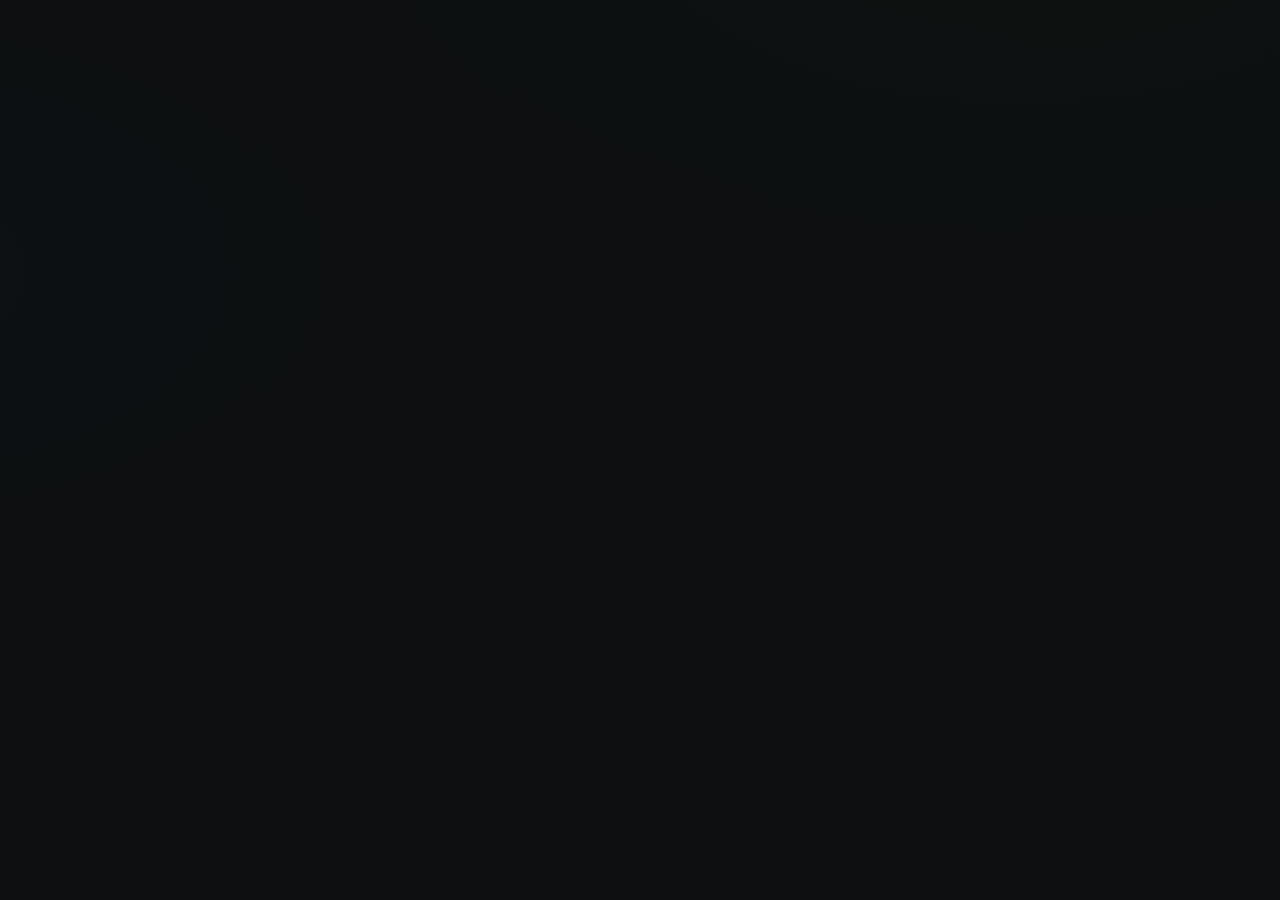
==== commit 4ef56f19: "PORTFOLIO COMPLETO" ====
--- a/index.html
+++ b/index.html
@@ -1,1622 +1,35 @@
-<!DOCTYPE html>
+<!doctype html>
 <html lang="es">
 <head>
-<meta charset="UTF-8">
-<meta name="viewport" content="width=device-width, initial-scale=1.0">
-<meta name="description" content="Alejandro Congil Sainz — Telecomunicaciones & Redes · SOC Analyst L2 · Cybersecurity Specialist">
-<title>Alejandro Congil — Cybersecurity</title>
-<link rel="preconnect" href="https://fonts.googleapis.com">
-<link rel="preconnect" href="https://fonts.gstatic.com" crossorigin>
-<link href="https://fonts.googleapis.com/css2?family=JetBrains+Mono:ital,wght@0,400;0,500;0,700;1,400&family=Inter:wght@300;400;500;600;700&display=swap" rel="stylesheet">
+  <meta charset="utf-8" />
+  <meta name="viewport" content="width=device-width, initial-scale=1.0" />
+  <title>Alejandro Congil — Cybersecurity Portfolio</title>
+  <meta name="description" content="Alejandro Congil Sainz — Telecomunicaciones · SOC Analyst L2 · Cybersecurity Specialist. Construyendo inteligencia táctica con IA." />
 
-<!-- ── SVG ICON DEFS ─────────────────────────────────────────────────── -->
-<svg xmlns="http://www.w3.org/2000/svg" style="display:none">
-  <!-- brain -->
-  <symbol id="ic-brain" viewBox="0 0 24 24" fill="none" stroke="currentColor" stroke-width="2" stroke-linecap="round" stroke-linejoin="round">
-    <path d="M12 18V5"/><path d="M15 13a4.17 4.17 0 0 1-3-4 4.17 4.17 0 0 1-3 4"/>
-    <path d="M17.598 6.5A3 3 0 1 0 12 5a3 3 0 1 0-5.598 1.5"/>
-    <path d="M17.997 5.125a4 4 0 0 1 2.526 5.77"/><path d="M18 18a4 4 0 0 0 2-7.464"/>
-    <path d="M19.967 17.483A4 4 0 1 1 12 18a4 4 0 1 1-7.967-.517"/>
-    <path d="M6 18a4 4 0 0 1-2-7.464"/><path d="M6.003 5.125a4 4 0 0 0-2.526 5.77"/>
-  </symbol>
-  <!-- shield-check -->
-  <symbol id="ic-shield" viewBox="0 0 24 24" fill="none" stroke="currentColor" stroke-width="2" stroke-linecap="round" stroke-linejoin="round">
-    <path d="M20 13c0 5-3.5 7.5-7.66 8.95a1 1 0 0 1-.67-.01C7.5 20.5 4 18 4 13V6a1 1 0 0 1 1-1c2 0 4.5-1.2 6.24-2.72a1.17 1.17 0 0 1 1.52 0C14.51 3.81 17 5 19 5a1 1 0 0 1 1 1z"/>
-    <path d="m9 12 2 2 4-4"/>
-  </symbol>
-  <!-- scan-search -->
-  <symbol id="ic-scan" viewBox="0 0 24 24" fill="none" stroke="currentColor" stroke-width="2" stroke-linecap="round" stroke-linejoin="round">
-    <path d="M3 7V5a2 2 0 0 1 2-2h2"/><path d="M17 3h2a2 2 0 0 1 2 2v2"/>
-    <path d="M21 17v2a2 2 0 0 1-2 2h-2"/><path d="M7 21H5a2 2 0 0 1-2-2v-2"/>
-    <circle cx="12" cy="12" r="3"/><path d="m16 16-1.9-1.9"/>
-  </symbol>
-  <!-- swords -->
-  <symbol id="ic-swords" viewBox="0 0 24 24" fill="none" stroke="currentColor" stroke-width="2" stroke-linecap="round" stroke-linejoin="round">
-    <polyline points="14.5 17.5 3 6 3 3 6 3 17.5 14.5"/>
-    <line x1="13" x2="19" y1="19" y2="13"/><line x1="16" x2="20" y1="16" y2="20"/>
-    <line x1="19" x2="21" y1="21" y2="19"/>
-    <polyline points="14.5 6.5 18 3 21 3 21 6 17.5 9.5"/>
-    <line x1="5" x2="9" y1="14" y2="18"/><line x1="7" x2="4" y1="17" y2="20"/>
-    <line x1="3" x2="5" y1="19" y2="21"/>
-  </symbol>
-  <!-- code -->
-  <symbol id="ic-code" viewBox="0 0 24 24" fill="none" stroke="currentColor" stroke-width="2" stroke-linecap="round" stroke-linejoin="round">
-    <path d="m16 18 6-6-6-6"/><path d="m8 6-6 6 6 6"/>
-  </symbol>
-  <!-- network -->
-  <symbol id="ic-network" viewBox="0 0 24 24" fill="none" stroke="currentColor" stroke-width="2" stroke-linecap="round" stroke-linejoin="round">
-    <rect x="16" y="16" width="6" height="6" rx="1"/><rect x="2" y="16" width="6" height="6" rx="1"/>
-    <rect x="9" y="2" width="6" height="6" rx="1"/>
-    <path d="M5 16v-3a1 1 0 0 1 1-1h12a1 1 0 0 1 1 1v3"/><path d="M12 12V8"/>
-  </symbol>
-  <!-- cloud -->
-  <symbol id="ic-cloud" viewBox="0 0 24 24" fill="none" stroke="currentColor" stroke-width="2" stroke-linecap="round" stroke-linejoin="round">
-    <path d="M17.5 19H9a7 7 0 1 1 6.71-9h1.79a4.5 4.5 0 1 1 0 9Z"/>
-  </symbol>
-  <!-- video -->
-  <symbol id="ic-video" viewBox="0 0 24 24" fill="none" stroke="currentColor" stroke-width="2" stroke-linecap="round" stroke-linejoin="round">
-    <path d="m16 13 5.223 3.482a.5.5 0 0 0 .777-.416V7.87a.5.5 0 0 0-.752-.432L16 10.5"/>
-    <rect x="2" y="6" width="14" height="12" rx="2"/>
-  </symbol>
-  <!-- layers -->
-  <symbol id="ic-layers" viewBox="0 0 24 24" fill="none" stroke="currentColor" stroke-width="2" stroke-linecap="round" stroke-linejoin="round">
-    <path d="M12.83 2.18a2 2 0 0 0-1.66 0L2.6 6.08a1 1 0 0 0 0 1.83l8.58 3.91a2 2 0 0 0 1.66 0l8.58-3.9a1 1 0 0 0 0-1.83z"/>
-    <path d="M2 12a1 1 0 0 0 .58.91l8.6 3.91a2 2 0 0 0 1.65 0l8.58-3.9A1 1 0 0 0 22 12"/>
-    <path d="M2 17a1 1 0 0 0 .58.91l8.6 3.91a2 2 0 0 0 1.65 0l8.58-3.9A1 1 0 0 0 22 17"/>
-  </symbol>
-  <!-- search -->
-  <symbol id="ic-search" viewBox="0 0 24 24" fill="none" stroke="currentColor" stroke-width="2" stroke-linecap="round" stroke-linejoin="round">
-    <path d="m21 21-4.34-4.34"/><circle cx="11" cy="11" r="8"/>
-  </symbol>
-  <!-- layout-dashboard -->
-  <symbol id="ic-dashboard" viewBox="0 0 24 24" fill="none" stroke="currentColor" stroke-width="2" stroke-linecap="round" stroke-linejoin="round">
-    <rect width="7" height="9" x="3" y="3" rx="1"/><rect width="7" height="5" x="14" y="3" rx="1"/>
-    <rect width="7" height="9" x="14" y="12" rx="1"/><rect width="7" height="5" x="3" y="16" rx="1"/>
-  </symbol>
-  <!-- wrench -->
-  <symbol id="ic-wrench" viewBox="0 0 24 24" fill="none" stroke="currentColor" stroke-width="2" stroke-linecap="round" stroke-linejoin="round">
-    <path d="M14.7 6.3a1 1 0 0 0 0 1.4l1.6 1.6a1 1 0 0 0 1.4 0l3.106-3.105c.32-.322.863-.22.983.218a6 6 0 0 1-8.259 7.057l-7.91 7.91a1 1 0 0 1-2.999-3l7.91-7.91a6 6 0 0 1 7.057-8.259c.438.12.54.662.219.984z"/>
-  </symbol>
-  <!-- chart-bar -->
-  <symbol id="ic-chart" viewBox="0 0 24 24" fill="none" stroke="currentColor" stroke-width="2" stroke-linecap="round" stroke-linejoin="round">
-    <path d="M3 3v16a2 2 0 0 0 2 2h16"/>
-    <path d="M7 16h8"/><path d="M7 11h12"/><path d="M7 6h3"/>
-  </symbol>
-  <!-- terminal -->
-  <symbol id="ic-terminal" viewBox="0 0 24 24" fill="none" stroke="currentColor" stroke-width="2" stroke-linecap="round" stroke-linejoin="round">
-    <path d="M12 19h8"/><path d="m4 17 6-6-6-6"/>
-  </symbol>
-  <!-- graduation-cap -->
-  <symbol id="ic-grad" viewBox="0 0 24 24" fill="none" stroke="currentColor" stroke-width="2" stroke-linecap="round" stroke-linejoin="round">
-    <path d="M21.42 10.922a1 1 0 0 0-.019-1.838L12.83 5.18a2 2 0 0 0-1.66 0L2.6 9.08a1 1 0 0 0 0 1.832l8.57 3.908a2 2 0 0 0 1.66 0z"/>
-    <path d="M22 10v6"/><path d="M6 12.5V16a6 3 0 0 0 12 0v-3.5"/>
-  </symbol>
-  <!-- briefcase -->
-  <symbol id="ic-work" viewBox="0 0 24 24" fill="none" stroke="currentColor" stroke-width="2" stroke-linecap="round" stroke-linejoin="round">
-    <path d="M16 20V4a2 2 0 0 0-2-2h-4a2 2 0 0 0-2 2v16"/>
-    <rect width="20" height="14" x="2" y="6" rx="2"/>
-  </symbol>
-  <!-- user -->
-  <symbol id="ic-user" viewBox="0 0 24 24" fill="none" stroke="currentColor" stroke-width="2" stroke-linecap="round" stroke-linejoin="round">
-    <path d="M19 21v-2a4 4 0 0 0-4-4H9a4 4 0 0 0-4 4v2"/>
-    <circle cx="12" cy="7" r="4"/>
-  </symbol>
-  <!-- cpu -->
-  <symbol id="ic-cpu" viewBox="0 0 24 24" fill="none" stroke="currentColor" stroke-width="2" stroke-linecap="round" stroke-linejoin="round">
-    <path d="M12 20v2"/><path d="M12 2v2"/><path d="M17 20v2"/><path d="M17 2v2"/>
-    <path d="M2 12h2"/><path d="M2 17h2"/><path d="M2 7h2"/>
-    <path d="M20 12h2"/><path d="M20 17h2"/><path d="M20 7h2"/>
-    <path d="M7 20v2"/><path d="M7 2v2"/>
-    <rect x="4" y="4" width="16" height="16" rx="2"/><rect x="8" y="8" width="8" height="8" rx="1"/>
-  </symbol>
-  <!-- folder-open -->
-  <symbol id="ic-folder" viewBox="0 0 24 24" fill="none" stroke="currentColor" stroke-width="2" stroke-linecap="round" stroke-linejoin="round">
-    <path d="m6 14 1.5-2.9A2 2 0 0 1 9.24 10H20a2 2 0 0 1 1.94 2.5l-1.54 6a2 2 0 0 1-1.95 1.5H4a2 2 0 0 1-2-2V5a2 2 0 0 1 2-2h3.9a2 2 0 0 1 1.69.9l.81 1.2a2 2 0 0 0 1.67.9H18a2 2 0 0 1 2 2v2"/>
-  </symbol>
-  <!-- zap -->
-  <symbol id="ic-zap" viewBox="0 0 24 24" fill="none" stroke="currentColor" stroke-width="2" stroke-linecap="round" stroke-linejoin="round">
-    <path d="M4 14a1 1 0 0 1-.78-1.63l9.9-10.2a.5.5 0 0 1 .86.46l-1.92 6.02A1 1 0 0 0 13 10h7a1 1 0 0 1 .78 1.63l-9.9 10.2a.5.5 0 0 1-.86-.46l1.92-6.02A1 1 0 0 0 11 14z"/>
-  </symbol>
-  <!-- mail -->
-  <symbol id="ic-mail" viewBox="0 0 24 24" fill="none" stroke="currentColor" stroke-width="2" stroke-linecap="round" stroke-linejoin="round">
-    <rect width="20" height="16" x="2" y="4" rx="2"/><path d="m22 7-8.97 5.7a1.94 1.94 0 0 1-2.06 0L2 7"/>
-  </symbol>
-  <!-- linkedin -->
-  <symbol id="ic-linkedin" viewBox="0 0 24 24" fill="none" stroke="currentColor" stroke-width="2" stroke-linecap="round" stroke-linejoin="round">
-    <path d="M16 8a6 6 0 0 1 6 6v7h-4v-7a2 2 0 0 0-2-2 2 2 0 0 0-2 2v7h-4v-7a6 6 0 0 1 6-6z"/>
-    <rect width="4" height="12" x="2" y="9"/><circle cx="4" cy="4" r="2"/>
-  </symbol>
-  <!-- phone -->
-  <symbol id="ic-phone" viewBox="0 0 24 24" fill="none" stroke="currentColor" stroke-width="2" stroke-linecap="round" stroke-linejoin="round">
-    <path d="M22 16.92v3a2 2 0 0 1-2.18 2 19.79 19.79 0 0 1-8.63-3.07A19.5 19.5 0 0 1 3.07 9.81 19.79 19.79 0 0 1 .13 1.18 2 2 0 0 1 2.1 0h3a2 2 0 0 1 2 1.72c.127.96.361 1.903.7 2.81a2 2 0 0 1-.45 2.11L6.09 7.91a16 16 0 0 0 6 6l1.27-1.27a2 2 0 0 1 2.11-.45c.907.339 1.85.573 2.81.7A2 2 0 0 1 22 16.92z"/>
-  </symbol>
-  <!-- git-branch -->
-  <symbol id="ic-git" viewBox="0 0 24 24" fill="none" stroke="currentColor" stroke-width="2" stroke-linecap="round" stroke-linejoin="round">
-    <line x1="6" x2="6" y1="3" y2="15"/><circle cx="18" cy="6" r="3"/>
-    <circle cx="6" cy="18" r="3"/><path d="M18 9a9 9 0 0 1-9 9"/>
-  </symbol>
-  <!-- arrow-right -->
-  <symbol id="ic-arrow-right" viewBox="0 0 24 24" fill="none" stroke="currentColor" stroke-width="2" stroke-linecap="round" stroke-linejoin="round">
-    <path d="M5 12h14"/><path d="m12 5 7 7-7 7"/>
-  </symbol>
-  <!-- check-circle -->
-  <symbol id="ic-check" viewBox="0 0 24 24" fill="none" stroke="currentColor" stroke-width="2" stroke-linecap="round" stroke-linejoin="round">
-    <path d="M22 11.08V12a10 10 0 1 1-5.93-9.14"/><path d="m9 11 3 3L22 4"/>
-  </symbol>
-  <!-- clock -->
-  <symbol id="ic-clock" viewBox="0 0 24 24" fill="none" stroke="currentColor" stroke-width="2" stroke-linecap="round" stroke-linejoin="round">
-    <circle cx="12" cy="12" r="10"/><path d="M12 6v6l4 2"/>
-  </symbol>
-  <!-- map-pin -->
-  <symbol id="ic-location" viewBox="0 0 24 24" fill="none" stroke="currentColor" stroke-width="2" stroke-linecap="round" stroke-linejoin="round">
-    <path d="M20 10c0 4.993-5.539 10.193-7.399 11.799a1 1 0 0 1-1.202 0C9.539 20.193 4 14.993 4 10a8 8 0 0 1 16 0"/>
-    <circle cx="12" cy="10" r="3"/>
-  </symbol>
-  <!-- maximize-2 -->
-  <symbol id="ic-maximize" viewBox="0 0 24 24" fill="none" stroke="currentColor" stroke-width="2" stroke-linecap="round" stroke-linejoin="round">
-    <path d="M15 3h6v6"/><path d="M9 21H3v-6"/><path d="M21 3l-7 7"/><path d="M3 21l7-7"/>
-  </symbol>
-  <!-- minimize-2 -->
-  <symbol id="ic-minimize" viewBox="0 0 24 24" fill="none" stroke="currentColor" stroke-width="2" stroke-linecap="round" stroke-linejoin="round">
-    <path d="M8 3v3a2 2 0 0 1-2 2H3"/><path d="M21 8h-3a2 2 0 0 1-2-2V3"/><path d="M3 16h3a2 2 0 0 1 2 2v3"/><path d="M16 21v-3a2 2 0 0 1 2-2h3"/>
-  </symbol>
-</svg>
+  <link rel="preconnect" href="https://fonts.googleapis.com" />
+  <link rel="preconnect" href="https://fonts.gstatic.com" crossorigin />
+  <link rel="stylesheet" href="https://fonts.googleapis.com/css2?family=Geist:wght@300;400;500;600;700&family=JetBrains+Mono:wght@300;400;500;600&display=swap" />
 
-<style>
-/* ─── TOKENS ──────────────────────────────────────────────────────────── */
-:root {
-  --bg:         #0A0A0F;
-  --bg2:        #0D0D14;
-  --card:       #111118;
-  --card2:      #16161F;
-  --border:     rgba(0,212,255,.1);
-  --border2:    rgba(0,212,255,.28);
-  --border-g:   rgba(0,255,136,.2);
-  --cyan:       #00D4FF;
-  --cyan-dim:   rgba(0,212,255,.12);
-  --green:      #00FF88;
-  --green-dim:  rgba(0,255,136,.1);
-  --magenta:    #C084FC;
-  --gold:       #FBBF24;
-  --red:        #F87171;
-  --text:       #E2E8F0;
-  --text2:      #94A3B8;
-  --text3:      #475569;
-  --font-mono:  'JetBrains Mono', 'Consolas', monospace;
-  --font-sans:  'Inter', system-ui, sans-serif;
-  --glow-c:     0 0 20px rgba(0,212,255,.35), 0 0 60px rgba(0,212,255,.12);
-  --glow-g:     0 0 20px rgba(0,255,136,.35), 0 0 60px rgba(0,255,136,.12);
-  --ease:       cubic-bezier(.4,0,.2,1);
-  --ease-out:   cubic-bezier(0,0,.2,1);
-}
-*, *::before, *::after { margin:0; padding:0; box-sizing:border-box }
-html { scroll-behavior:smooth; background:var(--bg) }
-body { color:var(--text); font-family:var(--font-sans); font-size:16px; line-height:1.65; overflow-x:hidden }
-a { color:inherit; text-decoration:none }
+  <link rel="stylesheet" href="styles.css" />
 
-/* ─── SCROLLBAR ───────────────────────────────────────────────────────── */
-::-webkit-scrollbar { width:4px }
-::-webkit-scrollbar-track { background:var(--bg) }
-::-webkit-scrollbar-thumb { background:rgba(0,212,255,.2); border-radius:2px }
-
-/* ─── SVG ICON HELPER ─────────────────────────────────────────────────── */
-.icon { display:inline-block; vertical-align:middle; flex-shrink:0 }
-.icon svg { display:block }
-
-/* ─── NAV ─────────────────────────────────────────────────────────────── */
-nav {
-  position:fixed; top:0; left:0; right:0; z-index:1000;
-  background:rgba(10,10,15,.88); backdrop-filter:blur(20px) saturate(1.4);
-  border-bottom:1px solid var(--border);
-}
-.nav-inner {
-  max-width:1120px; margin:0 auto; padding:0 5%;
-  display:flex; align-items:center; height:58px; gap:32px;
-}
-.nav-logo {
-  font-family:var(--font-mono); font-size:13px; color:var(--cyan);
-  letter-spacing:.3px; white-space:nowrap; display:flex; align-items:center; gap:6px;
-}
-.nav-logo-sym { color:var(--text3) }
-.nav-logo-name { color:var(--green) }
-.nav-links { display:flex; gap:4px; margin-left:auto; align-items:center }
-.nav-links a {
-  font-family:var(--font-mono); font-size:12px; color:var(--text2);
-  letter-spacing:.3px; padding:6px 12px; border-radius:6px;
-  transition:color .15s, background .15s;
-}
-.nav-links a:hover { color:var(--text); background:rgba(255,255,255,.05) }
-.nav-links a.active { color:var(--cyan) }
-.nav-cta {
-  background:rgba(0,212,255,.12) !important; color:var(--cyan) !important;
-  border:1px solid rgba(0,212,255,.25) !important; margin-left:8px;
-}
-.nav-cta:hover { background:rgba(0,212,255,.2) !important }
-.btn-fullscreen {
-  position:fixed; bottom:28px; right:28px; z-index:9999;
-  display:flex; align-items:center; justify-content:center;
-  width:42px; height:42px; border-radius:10px;
-  border:1px solid var(--border2);
-  background:rgba(10,10,15,.85); backdrop-filter:blur(12px);
-  color:var(--cyan); cursor:pointer;
-  box-shadow:0 0 16px rgba(0,212,255,.18), 0 4px 20px rgba(0,0,0,.5);
-  transition:background .15s, box-shadow .15s, transform .15s;
-}
-.btn-fullscreen:hover {
-  background:rgba(0,212,255,.15);
-  box-shadow:0 0 24px rgba(0,212,255,.35), 0 4px 20px rgba(0,0,0,.5);
-  transform:scale(1.08);
-}
-.btn-fullscreen svg { pointer-events:none }
-
-/* ─── SECTIONS ────────────────────────────────────────────────────────── */
-.section-wrap { max-width:1120px; margin:0 auto; padding:96px 5% }
-.eyebrow {
-  display:flex; align-items:center; gap:8px;
-  font-family:var(--font-mono); font-size:11px; color:var(--cyan);
-  letter-spacing:2.5px; text-transform:uppercase; margin-bottom:12px;
-}
-.eyebrow-line { width:24px; height:1px; background:var(--cyan); opacity:.5 }
-.section-title { font-size:clamp(24px,3.5vw,34px); font-weight:700; color:var(--text); line-height:1.2; margin-bottom:10px }
-.section-sub { font-size:15px; color:var(--text2); margin-bottom:52px; max-width:520px; line-height:1.7 }
-
-/* ─── HERO ────────────────────────────────────────────────────────────── */
-#hero {
-  min-height:100dvh; display:flex; align-items:center;
-  padding:80px 5% 48px; position:relative; overflow:hidden;
-}
-#matrix-canvas {
-  position:absolute; inset:0; width:100%; height:100%;
-  opacity:.55; pointer-events:none;
-}
-.hero-vignette {
-  position:absolute; inset:0; pointer-events:none;
-  background:radial-gradient(ellipse 90% 70% at 50% 50%, transparent 30%, var(--bg) 80%);
-}
-.hero-content {
-  position:relative; z-index:2; max-width:820px;
-  margin:0 auto 0 0;
-}
-.hero-prompt {
-  display:flex; align-items:center; gap:6px;
-  font-family:var(--font-mono); font-size:13px; color:var(--text2);
-  margin-bottom:28px;
-}
-.hero-prompt-path { color:var(--cyan) }
-.hero-prompt-sym  { color:var(--text3) }
-.hero-prompt-cursor {
-  display:inline-block; width:8px; height:15px;
-  background:var(--green); animation:blink 1.1s step-end infinite;
-}
-@keyframes blink { 50%{ opacity:0 } }
-
-.hero-name {
-  font-family:var(--font-mono); font-size:clamp(34px,6.5vw,68px);
-  font-weight:700; line-height:1.08; letter-spacing:-1.5px;
-  color:var(--text); margin-bottom:18px; cursor:default;
-  min-height:2.2em;
-}
-.hero-name-scramble { display:block }
-
-.hero-role {
-  font-family:var(--font-mono); font-size:clamp(14px,1.8vw,17px);
-  color:var(--text2); margin-bottom:28px; min-height:26px;
-  display:flex; align-items:center; gap:4px;
-}
-.role-prefix { color:var(--text3) }
-.role-cursor {
-  display:inline-block; width:2px; height:1em;
-  background:var(--cyan); animation:blink 1.1s step-end infinite;
-}
-.hero-desc {
-  font-size:16px; color:var(--text2); max-width:500px;
-  line-height:1.8; margin-bottom:36px;
-}
-.hero-meta {
-  display:flex; gap:20px; flex-wrap:wrap; margin-bottom:36px;
-}
-.hero-meta-item {
-  display:flex; align-items:center; gap:7px;
-  font-family:var(--font-mono); font-size:12px; color:var(--text3);
-}
-.hero-meta-item svg { color:var(--text3); width:13px; height:13px }
-
-.hero-actions { display:flex; gap:12px; flex-wrap:wrap; margin-bottom:56px }
-.btn-primary {
-  display:inline-flex; align-items:center; gap:8px;
-  font-family:var(--font-mono); font-size:13px; font-weight:500;
-  color:#000; background:var(--cyan);
-  padding:11px 26px; border-radius:8px; border:none; cursor:pointer;
-  box-shadow:var(--glow-c); transition:all .2s var(--ease);
-  letter-spacing:.3px;
-}
-.btn-primary:hover { filter:brightness(1.1); transform:translateY(-2px); box-shadow:0 0 32px rgba(0,212,255,.55) }
-.btn-outline {
-  display:inline-flex; align-items:center; gap:8px;
-  font-family:var(--font-mono); font-size:13px; font-weight:500;
-  color:var(--cyan); background:transparent;
-  padding:10px 26px; border-radius:8px; border:1px solid var(--border2);
-  cursor:pointer; transition:all .2s var(--ease); letter-spacing:.3px;
-}
-.btn-outline:hover { background:var(--cyan-dim); transform:translateY(-2px) }
-
-.hero-stats {
-  display:flex; flex-wrap:wrap; gap:0;
-  border-top:1px solid var(--border);
-  padding-top:28px;
-}
-.stat {
-  display:flex; flex-direction:column; gap:4px;
-  padding-right:32px; margin-right:32px;
-  border-right:1px solid var(--border);
-}
-.stat:last-child { border-right:none; margin-right:0 }
-.stat-val {
-  font-family:var(--font-mono); font-size:clamp(24px,3vw,30px);
-  font-weight:700; color:var(--cyan); line-height:1;
-  text-shadow:var(--glow-c);
-}
-.stat-label { font-size:12px; color:var(--text3) }
-
-/* ─── STRIPES ─────────────────────────────────────────────────────────── */
-.stripe { border-top:1px solid var(--border); border-bottom:1px solid var(--border); background:var(--bg2) }
-
-/* ─── ABOUT ───────────────────────────────────────────────────────────── */
-.about-grid { display:grid; grid-template-columns:1fr 420px; gap:56px; align-items:start }
-.about-text p { color:var(--text2); margin-bottom:18px; font-size:15px; line-height:1.8 }
-.about-text p strong { color:var(--text); font-weight:600 }
-
-.terminal-card {
-  background:var(--card); border:1px solid var(--border);
-  border-radius:14px; overflow:hidden;
-  box-shadow:0 0 60px rgba(0,212,255,.04), 0 24px 48px rgba(0,0,0,.5);
-}
-.tc-bar {
-  background:var(--card2); padding:10px 16px;
-  display:flex; align-items:center; gap:7px;
-  border-bottom:1px solid var(--border);
-}
-.tc-dot { width:11px; height:11px; border-radius:50% }
-.tc-dot-r { background:#FF5F57 } .tc-dot-y { background:#FFBD2E } .tc-dot-g { background:#28CA41 }
-.tc-title { font-family:var(--font-mono); font-size:11px; color:var(--text3); margin:0 auto }
-.tc-body { padding:20px 22px; font-family:var(--font-mono); font-size:13px; line-height:2 }
-.t-cm { color:var(--text3) }   .t-key { color:var(--cyan) }
-.t-val{ color:var(--green) }   .t-str{ color:var(--magenta) }
-.t-num{ color:var(--gold) }    .t-indent { padding-left:18px }
-
-/* ─── EXPERIENCE TIMELINE ─────────────────────────────────────────────── */
-.timeline { position:relative; padding-left:28px }
-.timeline::before {
-  content:''; position:absolute; left:0; top:12px; bottom:12px;
-  width:1px; background:linear-gradient(to bottom, var(--cyan), transparent 90%);
-}
-.tl-item { position:relative; padding-bottom:52px }
-.tl-item:last-child { padding-bottom:0 }
-.tl-dot {
-  position:absolute; left:-35px; top:8px;
-  width:15px; height:15px; border-radius:50%;
-  background:var(--bg); border:2px solid var(--cyan);
-  box-shadow:var(--glow-c); transition:transform .2s;
-}
-.tl-dot.green { border-color:var(--green); box-shadow:var(--glow-g) }
-.tl-item:hover .tl-dot { transform:scale(1.25) }
-.tl-head {
-  display:flex; justify-content:space-between; align-items:flex-start;
-  flex-wrap:wrap; gap:10px; margin-bottom:6px;
-}
-.tl-role { font-size:17px; font-weight:600; color:var(--text) }
-.tl-badge {
-  font-family:var(--font-mono); font-size:11px;
-  color:var(--cyan); background:var(--cyan-dim);
-  border:1px solid rgba(0,212,255,.2);
-  padding:3px 12px; border-radius:20px; white-space:nowrap;
-}
-.tl-badge.green { color:var(--green); background:var(--green-dim); border-color:rgba(0,255,136,.2) }
-.tl-company {
-  font-family:var(--font-mono); font-size:12.5px;
-  color:var(--text2); margin-bottom:12px;
-  display:flex; align-items:center; gap:6px;
-}
-.tl-company-name { color:var(--green) }
-.tl-desc { font-size:14px; color:var(--text2); line-height:1.75 }
-.tl-tags { display:flex; flex-wrap:wrap; gap:7px; margin-top:14px }
-
-/* ─── TAGS ────────────────────────────────────────────────────────────── */
-.tag {
-  font-family:var(--font-mono); font-size:11px;
-  padding:3px 10px; border-radius:4px; border:1px solid;
-}
-.tag-c { color:var(--cyan);    border-color:rgba(0,212,255,.3); background:rgba(0,212,255,.07) }
-.tag-g { color:var(--green);   border-color:rgba(0,255,136,.3); background:rgba(0,255,136,.07) }
-.tag-m { color:var(--magenta); border-color:rgba(192,132,252,.3); background:rgba(192,132,252,.07) }
-.tag-o { color:var(--gold);    border-color:rgba(251,191,36,.3); background:rgba(251,191,36,.07) }
-
-/* ─── EDUCATION ───────────────────────────────────────────────────────── */
-.edu-grid { display:grid; grid-template-columns:repeat(2,1fr); gap:16px }
-.edu-card {
-  background:var(--card); border:1px solid var(--border); border-radius:12px;
-  padding:22px 24px; cursor:default;
-  transition:border-color .2s var(--ease), transform .2s var(--ease);
-}
-.edu-card:hover { border-color:var(--border2); transform:translateY(-2px) }
-.edu-year {
-  font-family:var(--font-mono); font-size:11px;
-  color:var(--green); margin-bottom:9px;
-}
-.edu-degree { font-size:15px; font-weight:600; color:var(--text); margin-bottom:4px; line-height:1.35 }
-.edu-school { font-size:13px; color:var(--text2) }
-.edu-status {
-  display:inline-flex; align-items:center; gap:6px; margin-top:12px;
-  font-family:var(--font-mono); font-size:10.5px;
-  color:var(--cyan); background:var(--cyan-dim);
-  border:1px solid rgba(0,212,255,.18); padding:3px 10px; border-radius:20px;
-}
-.edu-status.done { color:var(--green); background:var(--green-dim); border-color:rgba(0,255,136,.18) }
-
-/* ─── PROJECT CARD ────────────────────────────────────────────────────── */
-.project-card {
-  background:var(--card); border:1px solid var(--border); border-radius:16px;
-  overflow:hidden;
-  transition:border-color .25s var(--ease), box-shadow .25s var(--ease);
-}
-.project-card:hover { border-color:rgba(0,212,255,.3); box-shadow:0 0 80px rgba(0,212,255,.07) }
-
-.pc-header {
-  padding:28px 32px; border-bottom:1px solid var(--border);
-  background:linear-gradient(135deg, rgba(0,212,255,.04) 0%, rgba(0,255,136,.02) 100%);
-  display:flex; align-items:flex-start; gap:20px; flex-wrap:wrap;
-}
-.pc-icon-wrap {
-  width:52px; height:52px; border-radius:12px;
-  background:var(--cyan-dim); border:1px solid var(--border2);
-  display:flex; align-items:center; justify-content:center;
-  color:var(--cyan); flex-shrink:0;
-}
-.pc-icon-wrap svg { width:24px; height:24px }
-.pc-meta { flex:1; min-width:200px }
-.pc-name { font-size:22px; font-weight:700; color:var(--text); margin-bottom:5px }
-.pc-tag  { font-family:var(--font-mono); font-size:12px; color:var(--text2) }
-.pc-live {
-  display:flex; align-items:center; gap:7px; align-self:flex-start;
-  font-family:var(--font-mono); font-size:11px; color:var(--green);
-  background:var(--green-dim); border:1px solid rgba(0,255,136,.22);
-  padding:5px 14px; border-radius:20px;
-}
-.pc-live-dot { width:6px; height:6px; background:var(--green); border-radius:50%; animation:pulse 2s infinite }
-@keyframes pulse { 0%,100%{opacity:1;transform:scale(1)} 50%{opacity:.5;transform:scale(1.3)} }
-
-.pc-body { padding:28px 32px }
-.pc-desc { font-size:14px; color:var(--text2); line-height:1.8; margin-bottom:28px }
-
-.features-grid { display:grid; grid-template-columns:repeat(3,1fr); gap:14px; margin-bottom:28px }
-.feat-card {
-  background:var(--bg); border:1px solid var(--border); border-radius:10px; padding:18px;
-  transition:border-color .2s, transform .2s;
-}
-.feat-card:hover { border-color:var(--border2); transform:translateY(-2px) }
-.feat-icon {
-  width:36px; height:36px; border-radius:8px;
-  display:flex; align-items:center; justify-content:center;
-  margin-bottom:10px; color:var(--cyan);
-  background:var(--cyan-dim); border:1px solid rgba(0,212,255,.15);
-}
-.feat-icon.green { color:var(--green); background:var(--green-dim); border-color:rgba(0,255,136,.15) }
-.feat-icon.magenta { color:var(--magenta); background:rgba(192,132,252,.1); border-color:rgba(192,132,252,.2) }
-.feat-icon svg { width:16px; height:16px }
-.feat-title { font-size:13px; font-weight:600; color:var(--text); margin-bottom:5px }
-.feat-desc  { font-size:12px; color:var(--text3); line-height:1.55 }
-
-.stack-row { display:flex; flex-wrap:wrap; gap:7px; margin-bottom:28px }
-
-.roadmap-grid { display:grid; grid-template-columns:1fr 1fr; gap:16px }
-.roadmap-box {
-  background:var(--bg); border:1px solid var(--border); border-radius:10px; padding:20px;
-}
-.roadmap-title {
-  font-family:var(--font-mono); font-size:11px; letter-spacing:1.5px;
-  text-transform:uppercase; margin-bottom:14px;
-  display:flex; align-items:center; gap:8px;
-}
-.roadmap-title.short { color:var(--cyan) }
-.roadmap-title.long  { color:var(--magenta) }
-.roadmap-title svg { width:13px; height:13px }
-.rm-item {
-  display:flex; gap:8px; align-items:flex-start;
-  font-size:13px; color:var(--text2); margin-bottom:9px; line-height:1.5;
-}
-.rm-item svg { width:13px; height:13px; flex-shrink:0; margin-top:2px; color:var(--cyan) }
-.rm-item.long svg { color:var(--magenta) }
-
-/* ─── IN PRODUCTION ──────────────────────────────────────────────────── */
-.pipeline {
-  display:flex; align-items:center; gap:0; flex-wrap:wrap;
-  margin-bottom:52px; justify-content:center;
-}
-.pipe-step {
-  display:flex; flex-direction:column; align-items:center; gap:8px;
-  background:var(--card); border:1px solid var(--border); border-radius:10px;
-  padding:16px 18px; min-width:100px; text-align:center;
-  transition:border-color .2s, transform .2s;
-}
-.pipe-step:hover { border-color:var(--border2); transform:translateY(-2px) }
-.pipe-step-icon { width:36px; height:36px; border-radius:8px; display:flex; align-items:center; justify-content:center }
-.pipe-step-icon svg { width:18px; height:18px }
-.pipe-step-name { font-family:var(--font-mono); font-size:11px; color:var(--text); font-weight:600 }
-.pipe-step-sub  { font-size:10px; color:var(--text3); line-height:1.4 }
-.pipe-arrow {
-  flex-shrink:0; color:var(--text3); font-family:var(--font-mono);
-  font-size:18px; padding:0 6px; align-self:center; margin-top:-14px;
-}
-
-.prod-stats {
-  display:grid; grid-template-columns:repeat(4,1fr); gap:12px; margin-bottom:48px;
-}
-.prod-stat {
-  background:var(--card); border:1px solid var(--border); border-radius:10px;
-  padding:18px 20px; text-align:center;
-  transition:border-color .2s;
-}
-.prod-stat:hover { border-color:var(--border2) }
-.prod-stat-val { font-family:var(--font-mono); font-size:28px; font-weight:700; line-height:1; margin-bottom:4px }
-.prod-stat-label { font-size:12px; color:var(--text2) }
-
-.screens-grid {
-  display:grid; grid-template-columns:1fr 1fr; gap:20px;
-}
-.screen-card {
-  background:var(--card); border:1px solid var(--border); border-radius:12px;
-  overflow:hidden; transition:border-color .25s, box-shadow .25s;
-}
-.screen-card:hover { border-color:var(--border2); box-shadow:0 0 40px rgba(0,212,255,.08) }
-.screen-bar {
-  background:var(--card2); padding:9px 14px;
-  display:flex; align-items:center; gap:7px;
-  border-bottom:1px solid var(--border);
-}
-.screen-bar-dots { display:flex; gap:5px }
-.sbd { width:10px; height:10px; border-radius:50% }
-.sbd-r{background:#FF5F57} .sbd-y{background:#FFBD2E} .sbd-g{background:#28CA41}
-.screen-bar-title {
-  font-family:var(--font-mono); font-size:11px; color:var(--text3);
-  margin:0 auto;
-}
-.screen-bar-tag {
-  font-family:var(--font-mono); font-size:10px;
-  color:var(--cyan); background:var(--cyan-dim);
-  border:1px solid rgba(0,212,255,.18); padding:2px 8px; border-radius:10px;
-}
-.screen-mock {
-  background:var(--bg); padding:14px; min-height:200px;
-  font-family:var(--font-mono); font-size:11px; overflow:hidden;
-  position:relative;
-}
-.screen-mock::after {
-  content:''; position:absolute; bottom:0; left:0; right:0; height:48px;
-  background:linear-gradient(transparent, var(--bg));
-  pointer-events:none;
-}
-.mock-topbar {
-  background:var(--card2); border:1px solid var(--border); border-radius:6px;
-  padding:6px 10px; margin-bottom:10px;
-  display:flex; align-items:center; justify-content:space-between;
-  font-size:10px;
-}
-.mock-sidebar {
-  float:left; width:130px; margin-right:10px;
-}
-.mock-sidebar-item {
-  padding:5px 8px; border-radius:5px; margin-bottom:3px;
-  font-size:10px; color:var(--text2); cursor:default;
-}
-.mock-sidebar-item.active {
-  background:rgba(0,255,136,.12); color:var(--green);
-  border:1px solid rgba(0,255,136,.2);
-}
-.mock-main { overflow:hidden }
-.mock-tag {
-  display:inline-block; font-size:10px; padding:2px 6px; border-radius:3px;
-  margin:2px; border:1px solid;
-}
-.mock-tabs {
-  display:flex; gap:4px; flex-wrap:wrap; margin-bottom:8px;
-}
-.mock-tab {
-  font-size:10px; padding:3px 8px; border-radius:4px;
-  background:var(--card2); border:1px solid var(--border); color:var(--text2);
-}
-.mock-tab.active { background:rgba(0,255,136,.12); color:var(--green); border-color:rgba(0,255,136,.3) }
-.mock-cards { display:grid; grid-template-columns:1fr 1fr; gap:6px }
-.mock-card {
-  background:var(--card2); border:1px solid var(--border); border-radius:6px; padding:8px;
-}
-.mock-card-title { font-size:10px; font-weight:600; color:var(--text); margin-bottom:3px }
-.mock-card-sub   { font-size:9px; color:var(--text3); line-height:1.4 }
-.mock-badge {
-  display:inline-flex; align-items:center; gap:3px;
-  font-size:9px; padding:2px 6px; border-radius:3px; margin:2px 1px;
-  background:rgba(251,191,36,.12); color:var(--gold); border:1px solid rgba(251,191,36,.25);
-}
-.mock-progress-bar {
-  height:4px; border-radius:2px; background:rgba(0,255,136,.15); margin-bottom:10px;
-  overflow:hidden;
-}
-.mock-progress-fill { height:100%; background:var(--green); border-radius:2px }
-.mock-cat-row {
-  display:flex; justify-content:space-between; padding:4px 0;
-  border-bottom:1px solid rgba(255,255,255,.04); font-size:10px; color:var(--text2);
-}
-.mock-cat-row span { color:var(--text3) }
-.screen-caption {
-  padding:14px 16px; border-top:1px solid var(--border);
-  background:var(--card2);
-}
-.screen-caption-title { font-size:13px; font-weight:600; color:var(--text); margin-bottom:3px }
-.screen-caption-sub { font-size:12px; color:var(--text3); line-height:1.5 }
-
-/* ─── SKILLS ──────────────────────────────────────────────────────────── */
-.skills-grid { display:grid; grid-template-columns:repeat(3,1fr); gap:16px }
-.skill-cat {
-  background:var(--card); border:1px solid var(--border); border-radius:12px;
-  padding:20px 22px; transition:border-color .2s, transform .2s;
-}
-.skill-cat:hover { border-color:var(--border2); transform:translateY(-2px) }
-.skill-cat-head {
-  display:flex; align-items:center; gap:10px; margin-bottom:14px;
-}
-.skill-cat-icon {
-  width:32px; height:32px; border-radius:7px; flex-shrink:0;
-  display:flex; align-items:center; justify-content:center;
-}
-.skill-cat-icon svg { width:16px; height:16px }
-.skill-cat-title { font-family:var(--font-mono); font-size:11px; letter-spacing:1.5px; text-transform:uppercase }
-.skill-tags { display:flex; flex-wrap:wrap; gap:6px }
-
-/* ─── CONTACT ─────────────────────────────────────────────────────────── */
-.contact-center { max-width:620px; margin:0 auto; text-align:center }
-.contact-links { display:flex; flex-wrap:wrap; gap:12px; justify-content:center; margin-bottom:32px }
-.contact-link {
-  display:flex; align-items:center; gap:10px;
-  background:var(--card); border:1px solid var(--border); border-radius:10px;
-  padding:13px 22px; font-family:var(--font-mono); font-size:13px; color:var(--text2);
-  transition:all .2s var(--ease);
-}
-.contact-link svg { width:16px; height:16px; color:var(--text2); transition:color .2s }
-.contact-link:hover { color:var(--cyan); border-color:var(--border2); transform:translateY(-2px) }
-.contact-link:hover svg { color:var(--cyan) }
-.avail-badge {
-  display:inline-flex; align-items:center; gap:8px;
-  background:var(--green-dim); border:1px solid rgba(0,255,136,.22);
-  border-radius:20px; padding:8px 20px;
-  font-family:var(--font-mono); font-size:12px; color:var(--green);
-}
-.avail-dot { width:7px; height:7px; background:var(--green); border-radius:50%; animation:pulse 2s infinite }
-
-/* ─── FOOTER ──────────────────────────────────────────────────────────── */
-footer {
-  border-top:1px solid var(--border); padding:22px 5%; text-align:center;
-  font-family:var(--font-mono); font-size:12px; color:var(--text3);
-}
-footer span { color:var(--cyan) }
-
-/* ─── REVEAL ──────────────────────────────────────────────────────────── */
-.reveal { opacity:0; transform:translateY(18px); transition:opacity .55s var(--ease-out), transform .55s var(--ease-out) }
-.reveal.up { opacity:1; transform:translateY(0) }
-.rd1 { transition-delay:.08s } .rd2 { transition-delay:.16s } .rd3 { transition-delay:.24s } .rd4 { transition-delay:.32s }
-
-/* ─── RESPONSIVE ──────────────────────────────────────────────────────── */
-@media(max-width:960px) {
-  .about-grid { grid-template-columns:1fr }
-  .edu-grid { grid-template-columns:1fr }
-  .features-grid { grid-template-columns:repeat(2,1fr) }
-  .roadmap-grid { grid-template-columns:1fr }
-  .skills-grid { grid-template-columns:repeat(2,1fr) }
-}
-@media(max-width:640px) {
-  .nav-links a:not(.nav-cta):not(:last-of-type) { display:none }
-  .features-grid { grid-template-columns:1fr }
-  .skills-grid { grid-template-columns:1fr }
-  .stat { padding-right:20px; margin-right:20px }
-}
-@media(prefers-reduced-motion:reduce) {
-  *, *::before, *::after { animation-duration:.01ms !important; transition-duration:.01ms !important }
-  #matrix-canvas { display:none }
-}
-/* ── WEBRING ─────────────────────────────────────────────────────────── */
-.webring{position:fixed;top:auto;right:auto;bottom:28px;left:50%;transform:translateX(-50%);display:flex;align-items:center;gap:2px;background:rgba(10,10,15,.88);border:1px solid rgba(0,255,136,.18);border-bottom:none;border-radius:50px;padding:5px 14px;z-index:9998;backdrop-filter:blur(14px);-webkit-backdrop-filter:blur(14px);box-shadow:0 4px 24px rgba(0,0,0,.5)}
-.webring-label{font:500 9px/1 'JetBrains Mono',monospace;color:rgba(255,255,255,.32);text-transform:uppercase;letter-spacing:1.5px;margin-right:8px;white-space:nowrap}
-.webring-sep{width:1px;height:14px;background:rgba(255,255,255,.1);margin:0 6px}
-.webring a{display:flex;align-items:center;justify-content:center;width:30px;height:30px;border-radius:50%;color:rgba(255,255,255,.5);text-decoration:none;transition:color .2s,background .2s}
-.webring a:hover,.webring a.wr-active{color:#00ff88;background:rgba(0,255,136,.1)}
-</style>
+  <script src="https://unpkg.com/react@18.3.1/umd/react.development.js" integrity="sha384-hD6/rw4ppMLGNu3tX5cjIb+uRZ7UkRJ6BPkLpg4hAu/6onKUg4lLsHAs9EBPT82L" crossorigin="anonymous"></script>
+  <script src="https://unpkg.com/react-dom@18.3.1/umd/react-dom.development.js" integrity="sha384-u6aeetuaXnQ38mYT8rp6sbXaQe3NL9t+IBXmnYxwkUI2Hw4bsp2Wvmx4yRQF1uAm" crossorigin="anonymous"></script>
+  <script src="https://unpkg.com/@babel/standalone@7.29.0/babel.min.js" integrity="sha384-m08KidiNqLdpJqLq95G/LEi8Qvjl/xUYll3QILypMoQ65QorJ9Lvtp2RXYGBFj1y" crossorigin="anonymous"></script>
 </head>
 <body>
+  <div id="root"></div>
 
-<!-- ── NAV ────────────────────────────────────────────────────────────── -->
-<nav>
-  <div class="nav-inner">
-    <a href="#hero" class="nav-logo">
-      <span class="nav-logo-sym">&gt;</span>
-      <span class="nav-logo-name">alejandro</span>
-      <span class="nav-logo-sym">~</span>
-    </a>
-    <nav class="nav-links">
-      <a href="#about">about</a>
-      <a href="#experience">exp</a>
-      <a href="#education">edu</a>
-      <a href="#projects">projects</a>
-      <a href="#skills">skills</a>
-      <a href="#contact" class="nav-cta">contact</a>
-    </nav>
-  </div>
-</nav>
-
-<!-- ── HERO ───────────────────────────────────────────────────────────── -->
-<section id="hero">
-  <canvas id="matrix-canvas" aria-hidden="true"></canvas>
-  <div class="hero-vignette"></div>
-
-  <div class="hero-content section-wrap" style="padding-top:0;padding-bottom:0;margin:0">
-    <div class="hero-prompt" aria-hidden="true">
-      <span class="hero-prompt-sym">$</span>
-      <span class="hero-prompt-path">~/portfolio</span>
-      <span class="hero-prompt-sym">·</span>
-      <span style="color:var(--text2)">whoami</span>
-      <span class="hero-prompt-cursor"></span>
-    </div>
-
-    <h1 class="hero-name" aria-label="Alejandro Congil Sainz">
-      <span class="hero-name-scramble" id="scramble-line1">Alejandro</span>
-      <span class="hero-name-scramble" id="scramble-line2" style="color:var(--cyan);text-shadow:var(--glow-c)">Congil</span>
-      <span class="hero-name-scramble" id="scramble-line3">Sainz</span>
-    </h1>
-
-    <div class="hero-role">
-      <span class="role-prefix">//&nbsp;</span>
-      <span id="type-text"></span>
-      <span class="role-cursor"></span>
-    </div>
-
-    <p class="hero-desc">
-      2 años en telecomunicaciones · SOC Analyst L2 desde febrero de 2026.
-      Objetivo: convertirme en <strong style="color:var(--cyan)">Red Teamer de élite</strong> —
-      construyo inteligencia táctica con IA para dominar cada fase del ataque.
-    </p>
-
-    <div class="hero-meta">
-      <span class="hero-meta-item">
-        <svg class="icon"><use href="#ic-location"/></svg>
-        País Vasco, España
-      </span>
-      <span class="hero-meta-item">
-        <svg class="icon"><use href="#ic-work"/></svg>
-        SOC Analyst L2 · Bullhost
-      </span>
-      <span class="hero-meta-item">
-        <svg class="icon"><use href="#ic-grad"/></svg>
-        Máster en Ciberseguridad · Evolve Academy
-      </span>
-    </div>
-
-    <div class="hero-actions">
-      <a href="#projects" class="btn-primary">
-        <svg width="14" height="14"><use href="#ic-code"/></svg>
-        Ver proyecto
-      </a>
-      <a href="#contact" class="btn-outline">
-        <svg width="14" height="14"><use href="#ic-mail"/></svg>
-        Contactar
-      </a>
-    </div>
-
-    <div class="hero-stats">
-      <div class="stat reveal">
-        <span class="stat-val" data-count="2" data-suffix="+">0</span>
-        <span class="stat-label">Años experiencia</span>
-      </div>
-      <div class="stat reveal rd1">
-        <span class="stat-val" data-count="4000" data-suffix="+">0</span>
-        <span class="stat-label">Fragmentos RAG</span>
-      </div>
-      <div class="stat reveal rd2">
-        <span class="stat-val" data-count="35" data-suffix="+">0</span>
-        <span class="stat-label">Herramientas OSINT</span>
-      </div>
-      <div class="stat reveal rd3">
-        <span class="stat-val" data-count="2" data-suffix="">0</span>
-        <span class="stat-label">Nivel SOC</span>
-      </div>
-    </div>
-  </div>
-</section>
-
-<!-- ── ABOUT ──────────────────────────────────────────────────────────── -->
-<div class="stripe" id="about">
-<div class="section-wrap">
-  <div class="eyebrow reveal">
-    <span class="eyebrow-line"></span>about
-  </div>
-  <h2 class="section-title reveal">Quién soy</h2>
-  <p class="section-sub reveal">Analista de seguridad apasionado por la defensa, la automatización y la ciberinteligencia.</p>
-
-  <div class="about-grid">
-    <div class="about-text reveal">
-      <p>Soy <strong>Alejandro Congil Sainz</strong>, Técnico Superior en Sistemas de Telecomunicaciones e Informáticos, actualmente cursando el <strong>Máster en Ciberseguridad de Evolve Academy</strong>.</p>
-      <p>Trabajo como <strong>SOC Analyst L2 en Bullhost</strong> (desde febrero de 2026), donde me encargo de la detección, análisis y respuesta a incidentes. Paralelamente, soy <strong>Técnico de Redes en Ausarta</strong>, manteniendo infraestructura corporativa.</p>
-      <p>Mi proyecto más ambicioso es un <strong>sistema RAG de ciberseguridad</strong> construido con Python, ChromaDB y la API de Claude — una base de inteligencia táctica que aprende de cada clase, ejercicio y análisis de amenazas.</p>
-      <p>Mi objetivo es claro: <strong>dominar el Red Team</strong>. El repositorio es el vehículo — cada fase completada (OSINT, recon activo, explotación, post-explot.) me acerca a operar con el nivel de un Red Teamer profesional. Trabajo desde Windows 11 con un entorno <strong>Kali Linux VM</strong> para prácticas ofensivas controladas.</p>
-    </div>
-    <div class="reveal rd1">
-      <div class="terminal-card">
-        <div class="tc-bar">
-          <span class="tc-dot tc-dot-r"></span>
-          <span class="tc-dot tc-dot-y"></span>
-          <span class="tc-dot tc-dot-g"></span>
-          <span class="tc-title">profile.json</span>
-        </div>
-        <div class="tc-body">
-          <div class="t-cm">// Alejandro Congil Sainz</div>
-          <div><span class="t-key">"role"</span>: <span class="t-str">"Telecom · SOC Analyst L2"</span>,</div>
-          <div><span class="t-key">"location"</span>: <span class="t-str">"País Vasco, ES"</span>,</div>
-          <div><span class="t-key">"status"</span>: <span class="t-val">true</span>,</div>
-          <div><span class="t-key">"current"</span>: [</div>
-          <div class="t-indent"><span class="t-str">"Bullhost SOC L2"</span>,</div>
-          <div class="t-indent"><span class="t-str">"Ausarta Networks"</span>,</div>
-          <div class="t-indent"><span class="t-str">"Evolve Academy MSc"</span></div>
-          <div>],</div>
-          <div><span class="t-key">"focus"</span>: [</div>
-          <div class="t-indent"><span class="t-str">"Threat Detection"</span>,</div>
-          <div class="t-indent"><span class="t-str">"OSINT &amp; Recon"</span>,</div>
-          <div class="t-indent"><span class="t-str">"AI-powered Defense"</span></div>
-          <div>]</div>
-        </div>
-      </div>
-    </div>
-  </div>
-</div>
-</div>
-
-<!-- ── EXPERIENCE ─────────────────────────────────────────────────────── -->
-<div id="experience">
-<div class="section-wrap">
-  <div class="eyebrow reveal"><span class="eyebrow-line"></span>experiencia</div>
-  <h2 class="section-title reveal">Trayectoria profesional</h2>
-  <p class="section-sub reveal">Roles en defensa activa, infraestructura de red y formación continua.</p>
-
-  <div class="timeline">
-    <div class="tl-item reveal">
-      <div class="tl-dot"></div>
-      <div class="tl-head">
-        <div>
-          <div class="tl-role">SOC Analyst L2</div>
-          <div class="tl-company">
-            <svg width="13" height="13"><use href="#ic-work"/></svg>
-            <span class="tl-company-name">Bullhost</span> &mdash; Bilbao, España
-          </div>
-        </div>
-        <span class="tl-badge">Feb 2026 — Presente</span>
-      </div>
-      <p class="tl-desc">Detección y análisis de incidentes en tiempo real. Correlación de eventos con SIEM, triage de alertas, gestión de vulnerabilidades y documentación de TTPs. Colaboración con L3 en análisis forense e investigación de amenazas avanzadas.</p>
-      <div class="tl-tags">
-        <span class="tag tag-c">SIEM</span>
-        <span class="tag tag-c">Incident Response</span>
-        <span class="tag tag-c">Threat Hunting</span>
-        <span class="tag tag-g">MITRE ATT&CK</span>
-        <span class="tag tag-g">Forensics</span>
-      </div>
-    </div>
-
-    <div class="tl-item reveal">
-      <div class="tl-dot green"></div>
-      <div class="tl-head">
-        <div>
-          <div class="tl-role">Técnico de Redes y Sistemas</div>
-          <div class="tl-company">
-            <svg width="13" height="13"><use href="#ic-network"/></svg>
-            <span class="tl-company-name">Ausarta</span> &mdash; País Vasco, España
-          </div>
-        </div>
-        <span class="tl-badge green">Jun 2024 — Presente</span>
-      </div>
-      <p class="tl-desc">Mantenimiento de infraestructura de red corporativa. Configuración de switches, routers y firewalls. Monitorización de servicios, resolución de incidencias y soporte técnico L1/L2.</p>
-      <div class="tl-tags">
-        <span class="tag tag-o">Cisco IOS</span>
-        <span class="tag tag-o">Routing &amp; Switching</span>
-        <span class="tag tag-o">Firewalls</span>
-        <span class="tag tag-g">VLANs</span>
-        <span class="tag tag-g">Monitorización</span>
-      </div>
-    </div>
-  </div>
-</div>
-</div>
-
-<!-- ── EDUCATION ──────────────────────────────────────────────────────── -->
-<div class="stripe" id="education">
-<div class="section-wrap">
-  <div class="eyebrow reveal"><span class="eyebrow-line"></span>formación</div>
-  <h2 class="section-title reveal">Educación</h2>
-  <p class="section-sub reveal">Formación técnica especializada en ciberseguridad y sistemas.</p>
-
-  <div class="edu-grid">
-    <div class="edu-card reveal">
-      <div class="edu-year">2025 — 2026</div>
-      <div class="edu-degree">Máster en Ciberseguridad</div>
-      <div class="edu-school">Evolve Academy</div>
-      <div class="edu-status">
-        <svg width="11" height="11"><use href="#ic-clock"/></svg>
-        En curso
-      </div>
-    </div>
-    <div class="edu-card reveal rd1">
-      <div class="edu-year">2024 — 2025</div>
-      <div class="edu-degree">Especialización en Ciberseguridad en Entornos TI</div>
-      <div class="edu-school">CIFP Tartanga</div>
-      <div class="edu-status done">
-        <svg width="11" height="11"><use href="#ic-check"/></svg>
-        Completado
-      </div>
-    </div>
-    <div class="edu-card reveal rd1">
-      <div class="edu-year">2022 — 2024</div>
-      <div class="edu-degree">TSSTI — Sistemas de Telecomunicaciones e Informáticos</div>
-      <div class="edu-school">CIFP Tartanga</div>
-      <div class="edu-status done">
-        <svg width="11" height="11"><use href="#ic-check"/></svg>
-        Completado
-      </div>
-    </div>
-    <div class="edu-card reveal rd2">
-      <div class="edu-year">2020 — 2022</div>
-      <div class="edu-degree">Bachillerato de Ciencias y Tecnología</div>
-      <div class="edu-school">IES Mungia</div>
-      <div class="edu-status done">
-        <svg width="11" height="11"><use href="#ic-check"/></svg>
-        Completado
-      </div>
-    </div>
-  </div>
-</div>
-</div>
-
-<!-- ── PROJECTS ───────────────────────────────────────────────────────── -->
-<div id="projects">
-<div class="section-wrap">
-  <div class="eyebrow reveal"><span class="eyebrow-line"></span>proyectos</div>
-  <h2 class="section-title reveal">Proyecto destacado</h2>
-  <p class="section-sub reveal">Sistema RAG personal construido para potenciar el aprendizaje en ciberseguridad.</p>
-
-  <div class="project-card reveal">
-    <div class="pc-header">
-      <div class="pc-icon-wrap">
-        <svg><use href="#ic-brain"/></svg>
-      </div>
-      <div class="pc-meta">
-        <div class="pc-name">CyberSec RAG</div>
-        <div class="pc-tag">Sistema de inteligencia táctica personal · Python · ChromaDB · Claude API</div>
-      </div>
-      <div class="pc-live">
-        <span class="pc-live-dot"></span>
-        En desarrollo activo
-      </div>
-    </div>
-
-      <div class="pc-body">
-        <p class="pc-desc">Sistema RAG personal que indexa sesiones de clase, vídeos y ejercicios de ciberseguridad para construir una base de conocimiento táctica consultable en lenguaje natural. El objetivo final: convertirse en un <strong style="color:var(--cyan)">Red Teamer de élite</strong> apoyado por inteligencia artificial.</p>
-        <div style="display:flex;gap:12px;flex-wrap:wrap;align-items:center">
-          <div class="stack-row" style="margin-bottom:0">
-            <span class="tag tag-c">Python</span>
-            <span class="tag tag-c">ChromaDB</span>
-            <span class="tag tag-g">Claude API</span>
-            <span class="tag tag-g">Whisper</span>
-            <span class="tag tag-m">FastAPI</span>
-            <span class="tag tag-o">ffmpeg</span>
-          </div>
-        </div>
-        <div style="margin-top:20px">
-          <a href="./project.html" class="btn-primary" style="font-size:13px">
-            <svg width="14" height="14"><use href="#ic-arrow-right"/></svg>
-            Ver proyecto completo
-          </a>
-        </div>
-      </div>
-    </div>
-  </div>
-</div>
-</div>
-
-<!-- in-production section moved to project.html -->
-<div class="stripe" id="in-production" style="display:none">
-<div class="section-wrap">
-  <div class="eyebrow reveal"><span class="eyebrow-line"></span>sistema en producción</div>
-  <h2 class="section-title reveal">Build log · Funcionando hoy</h2>
-  <p class="section-sub reveal">El sistema procesa múltiples fuentes de entrada, las vectoriza y las sirve a través de tres interfaces independientes.</p>
-
-  <!-- Pipeline diagram -->
-  <div class="pipeline reveal">
-    <div class="pipe-step">
-      <div class="pipe-step-icon" style="background:rgba(251,191,36,.1);color:var(--gold)">
-        <svg><use href="#ic-folder"/></svg>
-      </div>
-      <span class="pipe-step-name">Entrada</span>
-      <span class="pipe-step-sub">ZIPs · MP4 · PDF<br>Markdown · PNG</span>
-    </div>
-    <span class="pipe-arrow">→</span>
-
-    <div class="pipe-step">
-      <div class="pipe-step-icon" style="background:rgba(0,212,255,.12);color:var(--cyan)">
-        <svg><use href="#ic-cpu"/></svg>
-      </div>
-      <span class="pipe-step-name">Parseo</span>
-      <span class="pipe-step-sub">OCR · Whisper<br>Claude Vision</span>
-    </div>
-    <span class="pipe-arrow">→</span>
-
-    <div class="pipe-step">
-      <div class="pipe-step-icon" style="background:rgba(0,212,255,.12);color:var(--cyan)">
-        <svg><use href="#ic-layers"/></svg>
-      </div>
-      <span class="pipe-step-name">Chunking</span>
-      <span class="pipe-step-sub">1500 chars<br>overlap 200</span>
-    </div>
-    <span class="pipe-arrow">→</span>
-
-    <div class="pipe-step">
-      <div class="pipe-step-icon" style="background:rgba(0,255,136,.1);color:var(--green)">
-        <svg><use href="#ic-brain"/></svg>
-      </div>
-      <span class="pipe-step-name">Embeddings</span>
-      <span class="pipe-step-sub">ONNX local<br>(sin coste API)</span>
-    </div>
-    <span class="pipe-arrow">→</span>
-
-    <div class="pipe-step">
-      <div class="pipe-step-icon" style="background:rgba(0,255,136,.1);color:var(--green)">
-        <svg><use href="#ic-search"/></svg>
-      </div>
-      <span class="pipe-step-name">ChromaDB</span>
-      <span class="pipe-step-sub">Vector store<br>local</span>
-    </div>
-    <span class="pipe-arrow">→</span>
-
-    <div class="pipe-step">
-      <div class="pipe-step-icon" style="background:rgba(192,132,252,.1);color:var(--magenta)">
-        <svg><use href="#ic-zap"/></svg>
-      </div>
-      <span class="pipe-step-name">Claude API</span>
-      <span class="pipe-step-sub">Sonnet 4.6<br>SSE streaming</span>
-    </div>
-    <span class="pipe-arrow">→</span>
-
-    <div class="pipe-step">
-      <div class="pipe-step-icon" style="background:rgba(251,191,36,.1);color:var(--gold)">
-        <svg><use href="#ic-dashboard"/></svg>
-      </div>
-      <span class="pipe-step-name">3 Interfaces</span>
-      <span class="pipe-step-sub">RAG · Lab<br>Framework</span>
-    </div>
-  </div>
-
-  <!-- Live stats -->
-  <div class="prod-stats reveal">
-    <div class="prod-stat">
-      <div class="prod-stat-val" style="color:var(--cyan)" data-count="4146" data-suffix="">0</div>
-      <div class="prod-stat-label">Fragmentos indexados</div>
-    </div>
-    <div class="prod-stat">
-      <div class="prod-stat-val" style="color:var(--green)" data-count="22" data-suffix="">0</div>
-      <div class="prod-stat-label">Sesiones de clase</div>
-    </div>
-    <div class="prod-stat">
-      <div class="prod-stat-val" style="color:var(--magenta)" data-count="1169" data-suffix="">0</div>
-      <div class="prod-stat-label">Herramientas OSINT mapeadas</div>
-    </div>
-    <div class="prod-stat">
-      <div class="prod-stat-val" style="color:var(--gold)" data-count="33" data-suffix="">0</div>
-      <div class="prod-stat-label">Categorías del framework</div>
-    </div>
-  </div>
-
-  <!-- Screenshot grid -->
-  <div class="screens-grid reveal">
-    <div class="screen-card">
-      <div class="screen-bar">
-        <div class="screen-bar-dots">
-          <span class="sbd sbd-r"></span><span class="sbd sbd-y"></span><span class="sbd sbd-g"></span>
-        </div>
-        <span class="screen-bar-title">CyberSec RAG — Interfaz principal</span>
-        <span class="screen-bar-tag">FastAPI · SSE</span>
-      </div>
-      <div class="screen-mock">
-        <div class="mock-topbar">
-          <span style="color:var(--cyan)">◆ CYBERSEC-RAG</span>
-          <span style="color:var(--text3)">4146 fragmentos · 22 sesiones</span>
-        </div>
-        <div class="mock-sidebar">
-          <div style="font-size:9px;color:var(--text3);margin-bottom:6px;letter-spacing:1px">FILTRAR</div>
-          <div class="mock-sidebar-item active">◆ Todo</div>
-          <div class="mock-sidebar-item">⊙ Conocimiento</div>
-          <div class="mock-sidebar-item">⊙ Metodología</div>
-          <div class="mock-sidebar-item">⊙ Herramientas</div>
-          <div class="mock-sidebar-item">⊙ Writeups</div>
-          <div class="mock-sidebar-item">⊙ Arsenal externo</div>
-          <div style="margin-top:12px;font-size:9px;color:var(--text3);letter-spacing:1px">INGESTAR ZIP</div>
-          <div style="margin-top:6px;border:1px dashed rgba(255,255,255,.1);border-radius:6px;padding:10px 6px;text-align:center;color:var(--text3);font-size:9px">Arrastra un ZIP aquí</div>
-        </div>
-        <div class="mock-main">
-          <div style="text-align:center;color:var(--green);font-size:11px;margin:8px 0 4px">Base de conocimiento activa</div>
-          <div style="text-align:center;color:var(--text3);font-size:9px;margin-bottom:10px">4146 fragmentos de 22 sesión(es). Haz una pregunta.</div>
-          <div style="background:var(--card2);border:1px solid var(--border);border-radius:6px;padding:10px;font-size:9px;color:var(--text2)">
-            <div style="color:var(--text3);margin-bottom:5px">Estructura esperada en el ZIP:</div>
-            <div style="color:var(--cyan)">▪ TRANSCRIPCIÓN.txt</div>
-            <div style="color:var(--cyan)">▪ RESUMEN.txt</div>
-            <div style="color:var(--gold)">⬛ sesion.xmind</div>
-            <div style="color:var(--gold)">📁 APUNTES/ (txt + capturas)</div>
-            <div style="color:var(--gold)">📁 RECURSOS COMPARTIDOS/</div>
-          </div>
-        </div>
-      </div>
-      <div class="screen-caption">
-        <div class="screen-caption-title">RAG Chat · Base de conocimiento activa</div>
-        <div class="screen-caption-sub">4146 fragmentos de 22 sesiones indexadas. Filtros por: Conocimiento, Metodología, Herramientas, Writeups y Arsenal externo.</div>
-      </div>
-    </div>
-
-    <div class="screen-card">
-      <div class="screen-bar">
-        <div class="screen-bar-dots">
-          <span class="sbd sbd-r"></span><span class="sbd sbd-y"></span><span class="sbd sbd-g"></span>
-        </div>
-        <span class="screen-bar-title">CyberSec Lab — Laboratorio OSINT</span>
-        <span class="screen-bar-tag">Fase 1 activa</span>
-      </div>
-      <div class="screen-mock">
-        <div class="mock-topbar">
-          <span style="color:var(--green)">CYBERSEC LAB</span>
-          <span style="color:var(--text3)">Metodología ofensiva guiada</span>
-        </div>
-        <div style="display:flex;gap:8px">
-          <div style="width:110px;flex-shrink:0">
-            <div style="padding:8px;background:rgba(0,255,136,.08);border-left:2px solid var(--green);margin-bottom:4px">
-              <div style="font-size:9px;color:var(--text3)">FASE 1</div>
-              <div style="font-size:10px;color:var(--green);font-weight:700">Recon. Pasivo</div>
-              <div style="font-size:9px;color:var(--text3)">OSINT</div>
-            </div>
-            <div style="padding:6px;opacity:.4;margin-bottom:2px;font-size:9px;color:var(--text2)">🔒 Recon. Activo</div>
-            <div style="padding:6px;opacity:.4;margin-bottom:2px;font-size:9px;color:var(--text2)">🔒 Análisis Vuln.</div>
-            <div style="padding:6px;opacity:.4;margin-bottom:2px;font-size:9px;color:var(--text2)">🔒 Explotación</div>
-            <div style="padding:6px;opacity:.4;font-size:9px;color:var(--text2)">🔒 Post-Explot.</div>
-          </div>
-          <div style="flex:1;overflow:hidden">
-            <div style="color:var(--cyan);font-size:10px;font-weight:700;margin-bottom:6px">Fase 1 — Recon. Pasivo / OSINT</div>
-            <div class="mock-tabs">
-              <span class="mock-tab active">1.1 Búsqueda</span>
-              <span class="mock-tab">1.2 Dominios</span>
-              <span class="mock-tab">1.3 Email</span>
-              <span class="mock-tab">1.4 Usuarios</span>
-              <span class="mock-tab">1.5 Personas</span>
-            </div>
-            <div style="font-size:10px;color:var(--cyan);margin-bottom:6px">1.1 — Búsqueda e Internet &nbsp;<span style="color:var(--text3)">0/4 completadas</span></div>
-            <div class="mock-cards">
-              <div class="mock-card">
-                <div style="display:flex;gap:3px;margin-bottom:4px"><span class="mock-tag" style="color:var(--cyan);border-color:rgba(0,212,255,.3);background:rgba(0,212,255,.07);font-size:9px">WEB</span></div>
-                <div class="mock-card-title">Google Dorks</div>
-                <div class="mock-card-sub">Operadores avanzados para localizar información expuesta.</div>
-              </div>
-              <div class="mock-card">
-                <div style="display:flex;gap:3px;margin-bottom:4px"><span class="mock-tag" style="color:var(--cyan);border-color:rgba(0,212,255,.3);background:rgba(0,212,255,.07);font-size:9px">WEB</span></div>
-                <div class="mock-card-title">Shodan</div>
-                <div class="mock-card-sub">Motor de búsqueda de dispositivos conectados a Internet.</div>
-              </div>
-            </div>
-          </div>
-        </div>
-      </div>
-      <div class="screen-caption">
-        <div class="screen-caption-title">OSINT Lab · Metodología ofensiva guiada</div>
-        <div class="screen-caption-sub">6 fases secuenciales. Fase 1 activa con 9 grupos OSINT (35+ herramientas). Desbloqueo progresivo por completación.</div>
-      </div>
-    </div>
-
-    <div class="screen-card">
-      <div class="screen-bar">
-        <div class="screen-bar-dots">
-          <span class="sbd sbd-r"></span><span class="sbd sbd-y"></span><span class="sbd sbd-g"></span>
-        </div>
-        <span class="screen-bar-title">OSINT Framework Tracker</span>
-        <span class="screen-bar-tag">1169 tools · 33 categorías</span>
-      </div>
-      <div class="screen-mock">
-        <div class="mock-topbar">
-          <span style="color:var(--green)">OSINT FRAMEWORK</span>
-          <span style="color:var(--text3)">0% completado (0/1169)</span>
-        </div>
-        <div class="mock-progress-bar"><div class="mock-progress-fill" style="width:0%"></div></div>
-        <div style="display:flex;gap:8px">
-          <div style="width:130px;flex-shrink:0">
-            <div class="mock-cat-row">Username<span>0/19</span></div>
-            <div class="mock-cat-row">Email Address<span>0/30</span></div>
-            <div class="mock-cat-row">Domain Name<span>0/146</span></div>
-            <div class="mock-cat-row">Cloud Infrastructure<span>0/23</span></div>
-            <div class="mock-cat-row">IP &amp; MAC Address<span>0/56</span></div>
-            <div class="mock-cat-row">Images/Videos/Docs<span>0/94</span></div>
-            <div class="mock-cat-row">Social Networks<span>0/70</span></div>
-            <div class="mock-cat-row">Instant Messaging<span>0/21</span></div>
-            <div class="mock-cat-row" style="opacity:.5">···</div>
-          </div>
-          <div style="flex:1">
-            <div style="color:var(--cyan);font-size:11px;font-weight:700;margin-bottom:6px">Username</div>
-            <div style="font-size:9px;color:var(--text3);margin-bottom:8px">0 / 19 herramientas (0%)</div>
-            <div style="background:var(--card2);border:1px solid var(--border);border-radius:5px;padding:8px">
-              <div style="display:flex;justify-content:space-between;font-size:10px;color:var(--text2);padding:3px 0">Username Search Engines<span style="color:var(--text3)">0/12</span></div>
-              <div style="display:flex;justify-content:space-between;font-size:10px;color:var(--text2);padding:3px 0">Specific Sites<span style="color:var(--text3)">0/7</span></div>
-            </div>
-            <div style="margin-top:10px;display:flex;gap:12px;flex-wrap:wrap">
-              <div style="text-align:center"><div style="font-size:16px;font-weight:700;color:var(--green)">1169</div><div style="font-size:9px;color:var(--text3)">Total tools</div></div>
-              <div style="text-align:center"><div style="font-size:16px;font-weight:700;color:var(--cyan)">33</div><div style="font-size:9px;color:var(--text3)">Categorías</div></div>
-            </div>
-          </div>
-        </div>
-      </div>
-      <div class="screen-caption">
-        <div class="screen-caption-title">Framework Tracker · Árbol interactivo completo</div>
-        <div class="screen-caption-sub">1169 herramientas del OSINT Framework mapeadas en 33 categorías. Progreso guardado en localStorage. Cacheado localmente.</div>
-      </div>
-    </div>
-
-    <div class="screen-card">
-      <div class="screen-bar">
-        <div class="screen-bar-dots">
-          <span class="sbd sbd-r"></span><span class="sbd sbd-y"></span><span class="sbd sbd-g"></span>
-        </div>
-        <span class="screen-bar-title">RAG respondiendo consulta real</span>
-        <span class="screen-bar-tag">Multi-source retrieval</span>
-      </div>
-      <div class="screen-mock">
-        <div style="background:rgba(0,212,255,.07);border:1px solid rgba(0,212,255,.15);border-radius:6px;padding:8px 10px;font-size:10px;color:var(--text);margin-bottom:8px">
-          &gt; Explicame que es bash con todo lo que has aprendido hasta ahora...
-        </div>
-        <div style="display:flex;flex-wrap:wrap;gap:4px;margin-bottom:10px">
-          <span class="mock-badge">2026-04-27 · video_transcript</span>
-          <span class="mock-badge">2026-04-28 · video_transcript</span>
-          <span class="mock-badge">2026-04-24 · transcript</span>
-          <span class="mock-badge">2026-04-29 · transcript</span>
-        </div>
-        <div style="background:rgba(255,255,255,.02);border:1px solid var(--border);border-radius:6px;padding:10px;font-size:9px;line-height:1.7;color:var(--text2)">
-          <div style="color:var(--text);font-weight:700;margin-bottom:4px"># Bash: Explicación Técnica</div>
-          <div style="color:var(--text);margin-bottom:4px">## ¿Qué es Bash?</div>
-          <div>Basándome en el material disponible, <span style="color:var(--text);font-weight:600">Bash</span> (Bourne Again SHell) es un <span style="color:var(--text);font-weight:600">intérprete de comandos</span> de sistemas Unix/Linux que actúa como interfaz entre el usuario y el SO.</div>
-          <div style="margin-top:6px;color:var(--text)">## Lo que se extrae del material</div>
-          <div style="margin-top:3px">### 1. Encadenamiento de comandos</div>
-          <div style="color:var(--text3);font-size:8px;margin:2px 0">*(Sesión 2026-04-24 | transcript)*</div>
-          <div>Bash permite encadenar comandos con <span style="color:var(--green)">;</span> y <span style="color:var(--green)">&amp;&amp;</span>...</div>
-        </div>
-      </div>
-      <div class="screen-caption">
-        <div class="screen-caption-title">Retrieval multi-fuente en acción</div>
-        <div class="screen-caption-sub">Recupera de video_transcript (27-28 Apr) + transcript (24-29 Apr) simultáneamente. Respuesta estructurada con markdown.</div>
-      </div>
-    </div>
-  </div>
-</div>
-</div>
-
-<!-- ── SKILLS ─────────────────────────────────────────────────────────── -->
-<div class="stripe" id="skills">
-<div class="section-wrap">
-  <div class="eyebrow reveal"><span class="eyebrow-line"></span>habilidades</div>
-  <h2 class="section-title reveal">Stack técnico</h2>
-  <p class="section-sub reveal">Competencias construidas en entornos reales de producción y laboratorio.</p>
-
-  <div class="skills-grid">
-    <div class="skill-cat reveal">
-      <div class="skill-cat-head">
-        <div class="skill-cat-icon" style="background:rgba(0,212,255,.12);color:var(--cyan)">
-          <svg><use href="#ic-shield"/></svg>
-        </div>
-        <span class="skill-cat-title" style="color:var(--cyan)">Blue Team / SOC</span>
-      </div>
-      <div class="skill-tags">
-        <span class="tag tag-c">SIEM</span><span class="tag tag-c">Splunk</span>
-        <span class="tag tag-c">Incident Response</span><span class="tag tag-c">Threat Hunting</span>
-        <span class="tag tag-c">MITRE ATT&amp;CK</span><span class="tag tag-c">Log Analysis</span>
-      </div>
-    </div>
-
-    <div class="skill-cat reveal rd1">
-      <div class="skill-cat-head">
-        <div class="skill-cat-icon" style="background:rgba(0,255,136,.1);color:var(--green)">
-          <svg><use href="#ic-scan"/></svg>
-        </div>
-        <span class="skill-cat-title" style="color:var(--green)">OSINT &amp; Recon</span>
-      </div>
-      <div class="skill-tags">
-        <span class="tag tag-g">Shodan</span><span class="tag tag-g">Maltego</span>
-        <span class="tag tag-g">theHarvester</span><span class="tag tag-g">Sherlock</span>
-        <span class="tag tag-g">Recon-ng</span><span class="tag tag-g">Google Dorks</span>
-        <span class="tag tag-g">FOCA</span>
-      </div>
-    </div>
-
-    <div class="skill-cat reveal rd2">
-      <div class="skill-cat-head">
-        <div class="skill-cat-icon" style="background:rgba(192,132,252,.1);color:var(--magenta)">
-          <svg><use href="#ic-swords"/></svg>
-        </div>
-        <span class="skill-cat-title" style="color:var(--magenta)">Pentesting</span>
-      </div>
-      <div class="skill-tags">
-        <span class="tag tag-m">Kali Linux</span><span class="tag tag-m">Metasploit</span>
-        <span class="tag tag-m">Nmap</span><span class="tag tag-m">Burp Suite</span>
-        <span class="tag tag-m">Nikto</span><span class="tag tag-m">Hydra</span>
-      </div>
-    </div>
-
-    <div class="skill-cat reveal">
-      <div class="skill-cat-head">
-        <div class="skill-cat-icon" style="background:rgba(251,191,36,.1);color:var(--gold)">
-          <svg><use href="#ic-code"/></svg>
-        </div>
-        <span class="skill-cat-title" style="color:var(--gold)">Dev &amp; Automatización</span>
-      </div>
-      <div class="skill-tags">
-        <span class="tag tag-o">Python</span><span class="tag tag-o">FastAPI</span>
-        <span class="tag tag-o">ChromaDB</span><span class="tag tag-o">Claude API</span>
-        <span class="tag tag-o">Bash</span><span class="tag tag-o">PowerShell</span>
-      </div>
-    </div>
-
-    <div class="skill-cat reveal rd1">
-      <div class="skill-cat-head">
-        <div class="skill-cat-icon" style="background:rgba(0,212,255,.12);color:var(--cyan)">
-          <svg><use href="#ic-network"/></svg>
-        </div>
-        <span class="skill-cat-title" style="color:var(--cyan)">Redes &amp; Infraestructura</span>
-      </div>
-      <div class="skill-tags">
-        <span class="tag tag-c">TCP/IP</span><span class="tag tag-c">Cisco IOS</span>
-        <span class="tag tag-c">VLANs</span><span class="tag tag-c">Firewalls</span>
-        <span class="tag tag-c">Wireshark</span><span class="tag tag-c">DNS / DHCP</span>
-      </div>
-    </div>
-
-    <div class="skill-cat reveal rd2">
-      <div class="skill-cat-head">
-        <div class="skill-cat-icon" style="background:rgba(0,255,136,.1);color:var(--green)">
-          <svg><use href="#ic-cloud"/></svg>
-        </div>
-        <span class="skill-cat-title" style="color:var(--green)">Sistemas &amp; Cloud</span>
-      </div>
-      <div class="skill-tags">
-        <span class="tag tag-g">Linux</span><span class="tag tag-g">Windows Server</span>
-        <span class="tag tag-g">Active Directory</span><span class="tag tag-g">Docker</span>
-        <span class="tag tag-g">Azure</span><span class="tag tag-g">Virtualización</span>
-      </div>
-    </div>
-  </div>
-</div>
-</div>
-
-<!-- ── CONTACT ────────────────────────────────────────────────────────── -->
-<div id="contact">
-<div class="section-wrap">
-  <div class="contact-center">
-    <div class="eyebrow reveal" style="justify-content:center"><span class="eyebrow-line"></span>contacto<span class="eyebrow-line"></span></div>
-    <h2 class="section-title reveal">¿Hablamos?</h2>
-    <p class="section-sub reveal" style="margin:0 auto 36px">
-      Abierto a oportunidades en Blue Team, análisis de amenazas y proyectos de ciberseguridad con IA.
-    </p>
-    <div class="contact-links reveal">
-      <a href="mailto:alejandro.congil5@gmail.com" class="contact-link">
-        <svg width="16" height="16"><use href="#ic-mail"/></svg>
-        alejandro.congil5@gmail.com
-      </a>
-      <a href="https://www.linkedin.com/in/alejandro-congil-sainz-8ab231215/" target="_blank" rel="noopener" class="contact-link">
-        <svg width="16" height="16"><use href="#ic-linkedin"/></svg>
-        LinkedIn
-      </a>
-      <a href="tel:+34671328352" class="contact-link">
-        <svg width="16" height="16"><use href="#ic-phone"/></svg>
-        +34 671 32 83 52
-      </a>
-    </div>
-    <div class="avail-badge reveal rd1">
-      <span class="avail-dot"></span>
-      Disponible para nuevas oportunidades
-    </div>
-  </div>
-</div>
-</div>
-
-<footer>
-  <span>alejandro@cybersec</span> · Construido con Python, Claude API y demasiado café · <span>2026</span>
-</footer>
-
-<!-- ── SCRIPTS ────────────────────────────────────────────────────────── -->
-<script>
-/* ── MATRIX RAIN CANVAS ──────────────────────────────────────────────── */
-(function() {
-  const canvas = document.getElementById('matrix-canvas');
-  const ctx = canvas.getContext('2d');
-  const CHARS = '01アイウエオカキクケコサシスセソタチツテトナニヌネノABCDEF0123456789';
-  let cols, drops, W, H;
-
-  function resize() {
-    W = canvas.width  = canvas.offsetWidth;
-    H = canvas.height = canvas.offsetHeight;
-    cols  = Math.floor(W / 18);
-    drops = Array.from({ length: cols }, () => Math.random() * -H / 16);
-  }
-
-  function draw() {
-    ctx.fillStyle = 'rgba(10,10,15,0.055)';
-    ctx.fillRect(0, 0, W, H);
-    ctx.font = '13px JetBrains Mono, monospace';
-
-    for (let i = 0; i < cols; i++) {
-      const ch = CHARS[Math.floor(Math.random() * CHARS.length)];
-      const y  = drops[i] * 16;
-      const fade = Math.min(1, y / H);
-      ctx.fillStyle = `rgba(0,212,255,${0.55 * fade})`;
-      ctx.fillText(ch, i * 18 + 2, y);
-      if (y > H && Math.random() > 0.975) drops[i] = 0;
-      drops[i] += 0.4;
-    }
-  }
-
-  resize();
-  window.addEventListener('resize', resize);
-  let raf;
-  function loop() { draw(); raf = requestAnimationFrame(loop) }
-  loop();
-
-  /* Pause when not visible */
-  document.addEventListener('visibilitychange', () => {
-    if (document.hidden) cancelAnimationFrame(raf);
-    else loop();
-  });
-})();
-
-/* ── FULLSCREEN ──────────────────────────────────────────────────────── */
-function toggleFS() {
-  if (!document.fullscreenElement) {
-    document.documentElement.requestFullscreen();
-  } else {
-    document.exitFullscreen();
-  }
-}
-document.addEventListener('fullscreenchange', () => {
-  const isFS = !!document.fullscreenElement;
-  document.getElementById('fs-icon-max').style.display = isFS ? 'none' : '';
-  document.getElementById('fs-icon-min').style.display = isFS ? '' : 'none';
-});
-
-/* ── TEXT SCRAMBLE ───────────────────────────────────────────────────── */
-class TextScramble {
-  constructor(el) {
-    this.el  = el;
-    this.chars = 'ABCDEFGHIJKLMNOPQRSTUVWXYZabcdefghijklmnopqrstuvwxyz0123456789@#$%&';
-    this.update = this.update.bind(this);
-  }
-  setText(text, preserveColor) {
-    const len = text.length;
-    this.queue = text.split('').map((to, i) => ({
-      to, start: Math.floor(i * 0.6), end: Math.floor(i * 0.6) + Math.floor(Math.random() * 8 + 4)
-    }));
-    this.frame = 0;
-    this.resolveColor = preserveColor;
-    cancelAnimationFrame(this.raf);
-    this.update();
-  }
-  update() {
-    let out = '', done = 0;
-    for (const q of this.queue) {
-      if (this.frame >= q.end) {
-        done++;
-        out += q.to;
-      } else if (this.frame >= q.start) {
-        const r = this.chars[Math.floor(Math.random() * this.chars.length)];
-        out += `<span style="opacity:.35;color:var(--cyan)">${r}</span>`;
-      } else {
-        out += '<span style="opacity:0">·</span>';
-      }
-    }
-    this.el.innerHTML = out;
-    if (done < this.queue.length) {
-      this.frame++;
-      this.raf = requestAnimationFrame(this.update);
-    }
-  }
-}
-
-window.addEventListener('DOMContentLoaded', () => {
-  const l1 = document.getElementById('scramble-line1');
-  const l2 = document.getElementById('scramble-line2');
-  const l3 = document.getElementById('scramble-line3');
-  const s1 = new TextScramble(l1);
-  const s2 = new TextScramble(l2);
-  const s3 = new TextScramble(l3);
-
-  setTimeout(() => s1.setText('Alejandro'), 300);
-  setTimeout(() => s2.setText('Congil'),    700);
-  setTimeout(() => s3.setText('Sainz'),    1100);
-});
-
-/* ── TYPEWRITER ROLES ────────────────────────────────────────────────── */
-(function() {
-  const roles = ['SOC Analyst L2', 'Threat Hunter', 'OSINT Specialist', 'AI Security Builder', 'Blue Team Engineer'];
-  const el = document.getElementById('type-text');
-  let ri = 0, ci = 0, del = false;
-  function tick() {
-    const w = roles[ri];
-    el.textContent = del ? w.slice(0, ci--) : w.slice(0, ci++);
-    if (!del && ci > w.length)     { del = true; setTimeout(tick, 1800); return }
-    if (del && ci < 0)             { del = false; ri = (ri + 1) % roles.length; ci = 0 }
-    setTimeout(tick, del ? 55 : 85);
-  }
-  tick();
-})();
-
-/* ── COUNTER ANIMATION ───────────────────────────────────────────────── */
-function countUp(el) {
-  const target = parseInt(el.dataset.count, 10);
-  const suffix = el.dataset.suffix || '';
-  const dur = 1300, start = performance.now();
-  function step(now) {
-    const p = Math.min((now - start) / dur, 1);
-    const eased = 1 - Math.pow(1 - p, 3);
-    el.textContent = Math.round(eased * target) + (p >= 1 ? suffix : '');
-    if (p < 1) requestAnimationFrame(step);
-  }
-  requestAnimationFrame(step);
-}
-
-/* ── INTERSECTION OBSERVER ───────────────────────────────────────────── */
-const io = new IntersectionObserver(entries => {
-  entries.forEach(e => {
-    if (!e.isIntersecting) return;
-    e.target.classList.add('up');
-    e.target.querySelectorAll('[data-count]').forEach(countUp);
-    io.unobserve(e.target);
-  });
-}, { threshold: 0.12 });
-
-document.querySelectorAll('.reveal').forEach(el => io.observe(el));
-
-/* ── ACTIVE NAV ──────────────────────────────────────────────────────── */
-const navLinks = document.querySelectorAll('.nav-links a[href^="#"]');
-const secIds   = ['hero','about','experience','education','projects','in-production','skills','contact'];
-const navIo = new IntersectionObserver(entries => {
-  entries.forEach(e => {
-    if (!e.isIntersecting) return;
-    navLinks.forEach(a => a.classList.toggle('active', a.getAttribute('href') === '#' + e.target.id));
-  });
-}, { rootMargin:'-35% 0px -60% 0px' });
-secIds.forEach(id => { const el = document.getElementById(id); if (el) navIo.observe(el) });
-</script>
-
-<nav class="webring" aria-label="Ecosistema del proyecto">
-  <span class="webring-label">Ecosistema</span>
-  <div class="webring-sep"></div>
-  <a href="https://alexc-projects.github.io/Proyecto-Master-Ciberseguridad-Evolve-AlejandroCongil" class="wr-active" title="Portfolio">
-    <svg width="15" height="15" viewBox="0 0 24 24" fill="none" stroke="currentColor" stroke-width="2" stroke-linecap="round" stroke-linejoin="round"><path d="m3 9 9-7 9 7v11a2 2 0 0 1-2 2H5a2 2 0 0 1-2-2z"/><polyline points="9 22 9 12 15 12 15 22"/></svg>
-  </a>
-  <a href="https://github.com/Alexc-projects/Proyecto-Master-Ciberseguridad-Evolve-AlejandroCongil" target="_blank" rel="noopener" title="GitHub">
-    <svg width="15" height="15" viewBox="0 0 24 24" fill="currentColor"><path d="M12 0c-6.626 0-12 5.373-12 12 0 5.302 3.438 9.8 8.207 11.387.599.111.793-.261.793-.577v-2.234c-3.338.726-4.033-1.416-4.033-1.416-.546-1.387-1.333-1.756-1.333-1.756-1.089-.745.083-.729.083-.729 1.205.084 1.839 1.237 1.839 1.237 1.07 1.834 2.807 1.304 3.492.997.107-.775.418-1.305.762-1.604-2.665-.305-5.467-1.334-5.467-5.931 0-1.311.469-2.381 1.236-3.221-.124-.303-.535-1.524.117-3.176 0 0 1.008-.322 3.301 1.23.957-.266 1.983-.399 3.003-.404 1.02.005 2.047.138 3.006.404 2.291-1.552 3.297-1.23 3.297-1.23.653 1.653.242 2.874.118 3.176.77.84 1.235 1.911 1.235 3.221 0 4.609-2.807 5.624-5.479 5.921.43.372.823 1.102.823 2.222v3.293c0 .319.192.694.801.576 4.765-1.589 8.199-6.086 8.199-11.386 0-6.627-5.373-12-12-12z"/></svg>
-  </a>
-  <a href="https://dev.to/evolve-space/como-construi-un-sistema-rag-para-convertirme-en-red-teamer-con-ia-proyecto-en-evolve-4b2m" target="_blank" rel="noopener" title="Dev.to">
-    <svg width="15" height="15" viewBox="0 0 448 512" fill="currentColor"><path d="M120.12 208.29c-3.88-2.9-7.77-4.35-11.65-4.35H91.03v104.47h17.45c3.88 0 7.77-1.45 11.65-4.35s5.82-7.25 5.82-13.06v-69.65c-.01-5.8-1.96-10.16-5.83-13.06zM404.1 32H43.9C19.7 32 .06 51.59 0 75.8v360.4C.06 460.41 19.7 480 43.9 480h360.2c24.21 0 43.84-19.59 43.9-43.8V75.8c-.06-24.21-19.7-43.8-43.9-43.8zM154.2 291.19c0 18.81-11.61 47.31-48.36 47.25h-46.4V172.98h47.38c35.44 0 47.36 28.46 47.36 47.28l.02 70.93zm100.68-88.66H201.6v38.42h32.57v29.57H201.6v38.41h53.29v29.57h-62.18c-11.16.29-20.44-8.53-20.72-19.69V193.7c-.27-11.15 8.56-20.41 19.71-20.69h63.19l-.01 29.52zm103.64 115.29c-13.2 30.75-36.85 24.63-47.44 0l-38.53-144.8h32.57l29.71 113.72 29.57-113.72h32.58l-38.46 144.8z"/></svg>
-  </a>
-  <a href="https://www.linkedin.com/pulse/de-las-telecomunicaciones-al-red-team-c%C3%B3mo-uso-ia-mi-congil-sainz-z6h4e/" target="_blank" rel="noopener" title="LinkedIn">
-    <svg width="15" height="15" viewBox="0 0 24 24" fill="currentColor"><path d="M16 8a6 6 0 0 1 6 6v7h-4v-7a2 2 0 0 0-2-2 2 2 0 0 0-2 2v7h-4v-7a6 6 0 0 1 6-6z"/><rect x="2" y="9" width="4" height="12"/><circle cx="4" cy="4" r="2"/></svg>
-  </a>
-  <a href="https://medium.com/@alejandro.congil5/de-t%C3%A9cnico-de-redes-a-red-teamer-la-ia-como-ventaja-competitiva-en-ciberseguridad-68975e56dd7d" target="_blank" rel="noopener" title="Medium">
-    <svg width="15" height="15" viewBox="0 0 24 24" fill="currentColor"><path d="M13.54 12a6.8 6.8 0 0 1-6.77 6.82A6.8 6.8 0 0 1 0 12a6.8 6.8 0 0 1 6.77-6.82A6.8 6.8 0 0 1 13.54 12zM20.96 12c0 3.54-1.51 6.42-3.38 6.42-1.87 0-3.39-2.88-3.39-6.42s1.52-6.42 3.39-6.42 3.38 2.88 3.38 6.42M24 12c0 3.17-.53 5.75-1.19 5.75-.66 0-1.19-2.58-1.19-5.75s.53-5.75 1.19-5.75C23.47 6.25 24 8.83 24 12z"/></svg>
-  </a>
-</nav>
-
-<button class="btn-fullscreen" title="Pantalla completa" onclick="toggleFS()">
-  <svg id="fs-icon-max" width="16" height="16" viewBox="0 0 24 24" fill="none" stroke="currentColor" stroke-width="2" stroke-linecap="round" stroke-linejoin="round"><path d="M15 3h6v6"/><path d="M9 21H3v-6"/><path d="M21 3l-7 7"/><path d="M3 21l7-7"/></svg>
-  <svg id="fs-icon-min" width="16" height="16" viewBox="0 0 24 24" fill="none" stroke="currentColor" stroke-width="2" stroke-linecap="round" stroke-linejoin="round" style="display:none"><path d="M8 3v3a2 2 0 0 1-2 2H3"/><path d="M21 8h-3a2 2 0 0 1-2-2V3"/><path d="M3 16h3a2 2 0 0 1 2 2v3"/><path d="M16 21v-3a2 2 0 0 1 2-2h3"/></svg>
-</button>
+  <script src="data.js"></script>
+  <script type="text/babel" src="tweaks-panel.jsx"></script>
+  <script type="text/babel" src="effects.jsx"></script>
+  <script type="text/babel" src="container-scroll.jsx"></script>
+  <script type="text/babel" src="gradient-menu.jsx"></script>
+  <script type="text/babel" src="node-graphs.jsx"></script>
+  <script type="text/babel" src="sections.jsx"></script>
+  <script type="text/babel" src="hub.jsx"></script>
+  <script type="text/babel" src="ecosystems.jsx"></script>
+  <script type="text/babel" src="main-hub.jsx"></script>
+  <script type="text/babel" src="details.jsx"></script>
+  <script type="text/babel" src="app.jsx"></script>
 </body>
 </html>
--- a/styles.css
+++ b/styles.css
@@ -0,0 +1,4421 @@
+/* === Portfolio Alejandro Congil — design system === */
+
+/* ────────────────────────────────────────────────────────────
+   v2 CLEANUP — disable decorative noise from earlier iterations
+   ──────────────────────────────────────────────────────────── */
+.aurora, .meteors { display: none !important; }
+.glitch::before, .glitch::after { display: none !important; }
+.glitch:hover::before, .glitch:hover::after { animation: none !important; }
+.beam-border::before { display: none !important; }
+.feed, .marquee { display: none !important; }
+.hub-graph-hint { display: none !important; }
+.bento-cell.ascii { display: none !important; }
+.terminal::after { display: none !important; }
+.hero-title em {
+  font-style: normal;
+  color: var(--acc) !important;
+  background: none !important;
+  -webkit-text-fill-color: var(--acc) !important;
+}
+
+:root {
+  /* base palette — hex so it renders everywhere (some envs fake-support oklch) */
+  --bg-0: #0d0f10;
+  --bg-1: #14171a;
+  --bg-2: #1a1e23;
+  --bg-3: #22272d;
+  --line: #2a3038;
+  --line-soft: rgba(42, 48, 56, 0.6);
+
+  --fg-0: #f3f4f5;
+  --fg-1: #d5d8db;
+  --fg-2: #99a0a6;
+  --fg-3: #696f76;
+
+  --acc: #5ae39b;
+  --acc-dim: #3aa674;
+  --acc-bg: rgba(90, 227, 155, 0.12);
+  --acc-2: #e8a554;
+  --acc-3: #e26a52;
+
+  --r-sm: 6px;
+  --r: 10px;
+  --r-lg: 16px;
+  --r-xl: 22px;
+
+  --shadow-lg: 0 30px 80px -20px rgba(0,0,0,.55), 0 2px 0 rgba(255,255,255,.02) inset;
+
+  --maxw: 1240px;
+
+  --font-sans: 'Geist', 'Inter Tight', ui-sans-serif, system-ui, -apple-system, sans-serif;
+  --font-mono: 'JetBrains Mono', ui-monospace, 'SF Mono', Menlo, monospace;
+  --font-display: 'Geist', ui-sans-serif, system-ui, sans-serif;
+}
+
+* { box-sizing: border-box; -webkit-font-smoothing: antialiased; -moz-osx-font-smoothing: grayscale; }
+
+html, body {
+  margin: 0;
+  background: var(--bg-0);
+  color: var(--fg-1);
+  font-family: var(--font-sans);
+  font-size: 15px;
+  line-height: 1.55;
+  font-feature-settings: 'ss01', 'cv11';
+  letter-spacing: -0.005em;
+}
+
+body {
+  background:
+    radial-gradient(1200px 600px at 80% -10%, oklch(0.22 0.04 150 / .15), transparent 60%),
+    radial-gradient(900px 500px at -10% 30%, oklch(0.22 0.04 240 / .12), transparent 60%),
+    var(--bg-0);
+  min-height: 100vh;
+  overflow-x: hidden;
+}
+
+/* ── ambient background layers ── */
+.ambient {
+  position: fixed; inset: 0;
+  z-index: 0;
+  pointer-events: none;
+  overflow: hidden;
+}
+.ambient-grid {
+  position: absolute; inset: -2px;
+  background-image:
+    linear-gradient(to right, var(--line-soft) 1px, transparent 1px),
+    linear-gradient(to bottom, var(--line-soft) 1px, transparent 1px);
+  background-size: 64px 64px;
+  mask-image: radial-gradient(ellipse at 50% 0%, black 0%, transparent 70%);
+  -webkit-mask-image: radial-gradient(ellipse at 50% 0%, black 0%, transparent 70%);
+  opacity: .35;
+  animation: gridDrift 60s linear infinite;
+}
+@keyframes gridDrift {
+  from { background-position: 0 0, 0 0; }
+  to   { background-position: 64px 64px, 64px 64px; }
+}
+.ambient-orb {
+  position: absolute;
+  border-radius: 50%;
+  filter: blur(80px);
+  opacity: .35;
+  animation: orbFloat 22s ease-in-out infinite;
+}
+.ambient-orb.a { width: 520px; height: 520px; background: oklch(0.55 0.18 150 / .35); left: -120px; top: 8%; }
+.ambient-orb.b { width: 460px; height: 460px; background: oklch(0.55 0.18 240 / .25); right: -120px; top: 38%; animation-delay: -7s; animation-duration: 28s; }
+.ambient-orb.c { width: 380px; height: 380px; background: oklch(0.55 0.18 75 / .18); left: 30%; top: 70%; animation-delay: -14s; animation-duration: 34s; }
+@keyframes orbFloat {
+  0%, 100% { transform: translate(0,0) scale(1); }
+  33%      { transform: translate(40px, -30px) scale(1.07); }
+  66%      { transform: translate(-30px, 40px) scale(0.95); }
+}
+
+/* scanline overlay (subtle, only over terminal-like) */
+.scanlines {
+  position: absolute; inset: 0; pointer-events: none;
+  background: repeating-linear-gradient(
+    to bottom,
+    transparent 0,
+    transparent 3px,
+    rgba(255,255,255,.012) 3px,
+    rgba(255,255,255,.012) 4px
+  );
+  mix-blend-mode: overlay;
+  opacity: .6;
+}
+
+/* keep root above ambient */
+.nav, section, footer, .tweaks-panel-host { position: relative; z-index: 2; }
+
+::selection { background: var(--acc); color: var(--bg-0); }
+
+a { color: inherit; text-decoration: none; }
+button { font: inherit; color: inherit; }
+
+/* ── shared atoms ── */
+.mono { font-family: var(--font-mono); font-feature-settings: 'zero', 'ss01'; }
+.dim { color: var(--fg-2); }
+.dimmer { color: var(--fg-3); }
+.acc { color: var(--acc); }
+.acc-2 { color: var(--acc-2); }
+
+.container {
+  max-width: var(--maxw);
+  margin: 0 auto;
+  padding: 0 32px;
+}
+
+.eyebrow {
+  font-family: var(--font-mono);
+  font-size: 11px;
+  letter-spacing: 0.12em;
+  text-transform: uppercase;
+  color: var(--acc);
+  display: inline-flex;
+  align-items: center;
+  gap: 8px;
+}
+.eyebrow::before {
+  content: "";
+  width: 6px; height: 6px;
+  background: var(--acc);
+  border-radius: 50%;
+  box-shadow: 0 0 12px var(--acc);
+}
+
+.section-title {
+  font-family: var(--font-display);
+  font-size: clamp(28px, 3.4vw, 44px);
+  font-weight: 500;
+  letter-spacing: -0.025em;
+  line-height: 1.05;
+  margin: 14px 0 18px;
+  color: var(--fg-0);
+  text-wrap: balance;
+}
+.section-lede {
+  font-size: 17px;
+  color: var(--fg-2);
+  max-width: 60ch;
+  text-wrap: pretty;
+}
+
+section.block {
+  padding: 110px 0;
+  position: relative;
+}
+section.block + section.block { border-top: 1px solid var(--line-soft); }
+
+/* ── nav ── */
+.nav {
+  position: fixed; top: 0; left: 0; right: 0; z-index: 50;
+  backdrop-filter: blur(18px) saturate(140%);
+  -webkit-backdrop-filter: blur(18px) saturate(140%);
+  background: oklch(0.13 0.005 240 / .65);
+  border-bottom: 1px solid var(--line-soft);
+}
+.nav-inner {
+  max-width: var(--maxw); margin: 0 auto;
+  padding: 14px 32px;
+  display: flex; align-items: center; justify-content: space-between;
+  gap: 24px;
+}
+.nav-brand {
+  font-family: var(--font-mono);
+  font-size: 13px;
+  color: var(--fg-0);
+  display: inline-flex; align-items: center; gap: 8px;
+}
+.nav-brand .caret { color: var(--acc); }
+.nav-brand .blink { animation: blink 1.1s steps(2) infinite; }
+@keyframes blink { 50% { opacity: 0; } }
+
+.nav-links { display: flex; gap: 4px; }
+.nav-links a {
+  font-family: var(--font-mono);
+  font-size: 12px;
+  color: var(--fg-2);
+  padding: 7px 12px;
+  border-radius: var(--r-sm);
+  transition: color .15s, background .15s;
+}
+.nav-links a:hover { color: var(--fg-0); background: var(--bg-2); }
+.nav-cta {
+  font-family: var(--font-mono);
+  font-size: 12px;
+  padding: 7px 14px;
+  border-radius: var(--r-sm);
+  background: var(--acc);
+  color: var(--bg-0);
+  font-weight: 500;
+}
+.nav-cta:hover { filter: brightness(1.08); }
+
+@media (max-width: 820px){
+  .nav-links { display: none; }
+}
+
+/* ── hero ── */
+.hero {
+  padding: 160px 0 90px;
+  position: relative;
+  overflow: hidden;
+}
+.hero-grid {
+  display: grid;
+  grid-template-columns: 1.15fr 1fr;
+  gap: 64px;
+  align-items: center;
+}
+@media (max-width: 980px) {
+  .hero-grid { grid-template-columns: 1fr; gap: 40px; }
+}
+
+.hero-prompt {
+  font-family: var(--font-mono);
+  font-size: 12px;
+  color: var(--fg-2);
+  display: inline-flex; gap: 10px; align-items: center;
+  padding: 6px 12px;
+  border: 1px solid var(--line);
+  border-radius: 999px;
+  background: var(--bg-1);
+}
+.hero-prompt .dot { width: 7px; height: 7px; border-radius: 50%; background: var(--acc); box-shadow: 0 0 10px var(--acc);}
+
+h1.hero-title {
+  font-family: var(--font-display);
+  font-size: clamp(48px, 6.5vw, 96px);
+  line-height: 0.95;
+  letter-spacing: -0.04em;
+  font-weight: 500;
+  margin: 22px 0 22px;
+  color: var(--fg-0);
+}
+h1.hero-title em {
+  font-style: normal;
+  background: linear-gradient(110deg, var(--acc), var(--acc-2));
+  -webkit-background-clip: text; background-clip: text;
+  color: transparent;
+}
+
+.hero-sub {
+  font-size: 19px;
+  color: var(--fg-1);
+  max-width: 54ch;
+  text-wrap: pretty;
+}
+.hero-sub strong { color: var(--fg-0); font-weight: 600; }
+
+.hero-meta {
+  display: flex; flex-wrap: wrap; gap: 8px;
+  margin: 28px 0;
+}
+.chip {
+  font-family: var(--font-mono);
+  font-size: 12px;
+  padding: 6px 10px;
+  background: var(--bg-1);
+  border: 1px solid var(--line);
+  color: var(--fg-1);
+  border-radius: var(--r-sm);
+  display: inline-flex; align-items: center; gap: 6px;
+}
+.chip .ic { color: var(--acc); }
+
+.hero-cta { display: flex; gap: 12px; margin-top: 8px; flex-wrap: wrap; }
+.btn {
+  display: inline-flex; align-items: center; gap: 10px;
+  padding: 12px 18px;
+  border-radius: var(--r);
+  font-size: 14px;
+  font-weight: 500;
+  cursor: pointer;
+  transition: transform .12s, background .15s, border-color .15s;
+}
+.btn-pri {
+  background: var(--acc);
+  color: var(--bg-0);
+  border: 1px solid var(--acc);
+}
+.btn-pri:hover { transform: translateY(-1px); }
+.btn-sec {
+  background: var(--bg-1);
+  color: var(--fg-0);
+  border: 1px solid var(--line);
+}
+.btn-sec:hover { border-color: var(--fg-2); }
+.btn .arrow { font-family: var(--font-mono); }
+
+/* terminal card */
+.terminal {
+  background: var(--bg-1);
+  border: 1px solid var(--line);
+  border-radius: var(--r-lg);
+  overflow: hidden;
+  box-shadow: var(--shadow-lg);
+  font-family: var(--font-mono);
+  font-size: 13px;
+  position: relative;
+}
+.terminal::before {
+  content: "";
+  position: absolute; inset: 0;
+  background: linear-gradient(180deg, rgba(255,255,255,.03), transparent 30%);
+  pointer-events: none;
+}
+.terminal-hd {
+  display: flex; align-items: center; gap: 10px;
+  padding: 12px 16px;
+  border-bottom: 1px solid var(--line-soft);
+  background: var(--bg-2);
+}
+.t-dots { display: flex; gap: 6px; }
+.t-dots span {
+  width: 11px; height: 11px; border-radius: 50%;
+  background: var(--bg-3);
+}
+.t-dots span:nth-child(1) { background: oklch(0.65 0.16 28); }
+.t-dots span:nth-child(2) { background: oklch(0.78 0.14 80); }
+.t-dots span:nth-child(3) { background: oklch(0.74 0.15 150); }
+.t-title {
+  color: var(--fg-2); font-size: 11px;
+  letter-spacing: .02em;
+  margin-left: 6px;
+}
+.terminal-body {
+  padding: 22px 22px 26px;
+  min-height: 360px;
+  color: var(--fg-1);
+}
+.t-line { display: flex; gap: 10px; align-items: flex-start; padding: 3px 0; }
+.t-line .prompt { color: var(--acc); flex-shrink: 0; }
+.t-line .cmt { color: var(--fg-3); }
+.t-line .ok { color: var(--acc); }
+.t-line .warn { color: var(--acc-2); }
+.t-line .val { color: var(--fg-0); }
+.t-line .key { color: var(--acc-2); }
+.cursor { display: inline-block; width: 8px; height: 1em; background: var(--acc); vertical-align: -2px; margin-left: 2px; animation: blink 1s steps(2) infinite; }
+
+/* stats row */
+.stats {
+  display: grid;
+  grid-template-columns: repeat(4, 1fr);
+  gap: 1px;
+  background: var(--line-soft);
+  border: 1px solid var(--line-soft);
+  border-radius: var(--r-lg);
+  overflow: hidden;
+  margin-top: 64px;
+}
+.stat {
+  background: var(--bg-0);
+  padding: 24px 22px;
+  display: flex; flex-direction: column; gap: 6px;
+}
+.stat-n {
+  font-family: var(--font-display);
+  font-size: 40px;
+  font-weight: 500;
+  letter-spacing: -0.03em;
+  color: var(--fg-0);
+  line-height: 1;
+  font-variant-numeric: tabular-nums;
+}
+.stat-n .unit { font-size: 18px; color: var(--fg-3); margin-left: 4px; }
+.stat-l {
+  font-family: var(--font-mono);
+  font-size: 11px;
+  letter-spacing: .08em;
+  text-transform: uppercase;
+  color: var(--fg-3);
+}
+.stat-sub { font-size: 12px; color: var(--fg-2); margin-top: 2px; }
+@media (max-width: 820px){
+  .stats { grid-template-columns: repeat(2, 1fr); }
+}
+
+/* ── about ── */
+.about-grid {
+  display: grid;
+  grid-template-columns: 1.3fr 1fr;
+  gap: 56px;
+}
+@media (max-width: 980px) { .about-grid { grid-template-columns: 1fr; gap: 40px; } }
+
+.about-copy p {
+  font-size: 17px;
+  color: var(--fg-1);
+  margin: 0 0 18px;
+  text-wrap: pretty;
+}
+.about-copy strong { color: var(--fg-0); font-weight: 600; }
+.about-copy .acc { color: var(--acc); }
+
+.profile-card {
+  background: var(--bg-1);
+  border: 1px solid var(--line);
+  border-radius: var(--r-lg);
+  overflow: hidden;
+  font-family: var(--font-mono);
+  font-size: 13px;
+}
+.profile-hd {
+  padding: 12px 16px;
+  border-bottom: 1px solid var(--line-soft);
+  background: var(--bg-2);
+  display: flex; align-items: center; gap: 10px;
+}
+.profile-hd .lang {
+  font-size: 10px;
+  letter-spacing: .12em;
+  text-transform: uppercase;
+  color: var(--fg-3);
+  background: var(--bg-3);
+  padding: 2px 7px;
+  border-radius: 4px;
+}
+.profile-body {
+  padding: 20px 22px;
+  display: flex; flex-direction: column;
+}
+.json-l { padding: 2px 0; }
+.json-l .k { color: var(--acc-2); }
+.json-l .s { color: var(--acc); }
+.json-l .n { color: var(--fg-0); }
+.json-l .b { color: var(--acc-2); }
+.json-l .p { color: var(--fg-3); }
+.json-indent { padding-left: 16px; }
+
+/* ── timeline ── */
+.timeline {
+  position: relative;
+  margin-top: 50px;
+}
+.timeline::before {
+  content: "";
+  position: absolute;
+  left: 130px;
+  top: 8px; bottom: 8px;
+  width: 1px;
+  background: var(--line);
+}
+.tl-row {
+  display: grid;
+  grid-template-columns: 130px 32px 1fr;
+  gap: 0;
+  padding: 18px 0;
+  position: relative;
+}
+.tl-date {
+  font-family: var(--font-mono);
+  font-size: 12px;
+  color: var(--fg-3);
+  padding-top: 6px;
+  letter-spacing: 0.02em;
+}
+.tl-dot {
+  position: relative;
+  display: flex; justify-content: center;
+}
+.tl-dot::after {
+  content: "";
+  width: 11px; height: 11px;
+  border-radius: 50%;
+  background: var(--bg-0);
+  border: 2px solid var(--acc);
+  margin-top: 9px;
+  position: relative; z-index: 1;
+  box-shadow: 0 0 16px var(--acc);
+}
+.tl-row.past .tl-dot::after { border-color: var(--fg-3); box-shadow: none; }
+.tl-card {
+  background: var(--bg-1);
+  border: 1px solid var(--line);
+  border-radius: var(--r);
+  padding: 18px 22px;
+  transition: border-color .15s, transform .15s;
+}
+.tl-card:hover { border-color: var(--fg-3); }
+.tl-role {
+  display: flex; align-items: center; justify-content: space-between;
+  gap: 16px; flex-wrap: wrap;
+  margin-bottom: 6px;
+}
+.tl-role h3 {
+  font-size: 19px;
+  font-weight: 500;
+  color: var(--fg-0);
+  margin: 0;
+  letter-spacing: -0.01em;
+}
+.tl-org {
+  font-size: 14px;
+  color: var(--fg-2);
+  margin-bottom: 10px;
+}
+.tl-org .sep { color: var(--fg-3); margin: 0 6px; }
+.tl-org .org { color: var(--acc); }
+.tl-desc {
+  font-size: 14.5px;
+  color: var(--fg-1);
+  text-wrap: pretty;
+  margin: 8px 0 14px;
+}
+.tl-tags { display: flex; flex-wrap: wrap; gap: 6px; }
+.tag {
+  font-family: var(--font-mono);
+  font-size: 11px;
+  padding: 4px 9px;
+  background: var(--bg-2);
+  border: 1px solid var(--line-soft);
+  border-radius: 4px;
+  color: var(--fg-2);
+}
+.status-pill {
+  font-family: var(--font-mono);
+  font-size: 10.5px;
+  padding: 3px 8px;
+  border-radius: 4px;
+  letter-spacing: .04em;
+  text-transform: uppercase;
+}
+.status-pill.live { background: var(--acc-bg); color: var(--acc); }
+.status-pill.done { background: var(--bg-2); color: var(--fg-3); }
+
+@media (max-width: 720px){
+  .timeline::before { left: 0; }
+  .tl-row { grid-template-columns: 24px 1fr; gap: 12px; }
+  .tl-row .tl-date { grid-column: 1 / -1; padding-top: 0; padding-bottom: 4px; padding-left: 36px; }
+  .tl-dot { justify-content: flex-start; }
+}
+
+/* ── project section ── */
+.project-card {
+  background: linear-gradient(180deg, var(--bg-1), var(--bg-0));
+  border: 1px solid var(--line);
+  border-radius: var(--r-xl);
+  overflow: hidden;
+  margin-top: 40px;
+  position: relative;
+}
+.proj-hd {
+  padding: 32px 40px 28px;
+  display: grid;
+  grid-template-columns: 1fr auto;
+  gap: 24px;
+  align-items: flex-start;
+  border-bottom: 1px solid var(--line-soft);
+}
+.proj-hd h3 {
+  font-family: var(--font-display);
+  font-size: clamp(28px, 3vw, 40px);
+  font-weight: 500;
+  letter-spacing: -0.03em;
+  color: var(--fg-0);
+  margin: 6px 0 8px;
+  line-height: 1.05;
+}
+.proj-sub {
+  font-family: var(--font-mono);
+  font-size: 12.5px;
+  color: var(--fg-2);
+  letter-spacing: 0.01em;
+}
+.proj-desc {
+  padding: 28px 40px 4px;
+  font-size: 16.5px;
+  color: var(--fg-1);
+  max-width: 80ch;
+  text-wrap: pretty;
+}
+.proj-desc strong { color: var(--fg-0); font-weight: 600; }
+.proj-tags {
+  padding: 16px 40px 32px;
+  display: flex; flex-wrap: wrap; gap: 8px;
+}
+
+/* architecture flow */
+.arch {
+  padding: 24px 40px 48px;
+  border-top: 1px solid var(--line-soft);
+  margin-top: 16px;
+}
+.arch-title {
+  font-family: var(--font-mono);
+  font-size: 11px;
+  letter-spacing: .12em;
+  text-transform: uppercase;
+  color: var(--fg-3);
+  margin-bottom: 26px;
+}
+.arch-flow {
+  display: grid;
+  grid-template-columns: repeat(7, 1fr);
+  gap: 8px;
+  align-items: stretch;
+}
+@media (max-width: 980px) {
+  .arch-flow { grid-template-columns: repeat(3, 1fr); }
+}
+.arch-step {
+  background: var(--bg-2);
+  border: 1px solid var(--line);
+  border-radius: var(--r);
+  padding: 14px 14px 16px;
+  position: relative;
+  transition: border-color .15s, transform .15s;
+}
+.arch-step:hover { border-color: var(--acc-dim); }
+.arch-step .num {
+  font-family: var(--font-mono);
+  font-size: 10px;
+  color: var(--fg-3);
+  letter-spacing: .12em;
+}
+.arch-step .name {
+  font-size: 14px;
+  font-weight: 500;
+  color: var(--fg-0);
+  margin: 6px 0 4px;
+  letter-spacing: -0.01em;
+}
+.arch-step .det {
+  font-family: var(--font-mono);
+  font-size: 11px;
+  color: var(--fg-2);
+  line-height: 1.4;
+}
+.arch-arrow {
+  display: flex; align-items: center; justify-content: center;
+  color: var(--acc-dim);
+  font-family: var(--font-mono);
+}
+
+/* metric grid */
+.metric-grid {
+  display: grid;
+  grid-template-columns: repeat(4, 1fr);
+  gap: 1px;
+  background: var(--line-soft);
+  border-top: 1px solid var(--line-soft);
+}
+.metric {
+  background: var(--bg-0);
+  padding: 24px 28px;
+}
+.metric .n {
+  font-family: var(--font-display);
+  font-size: 36px;
+  font-weight: 500;
+  letter-spacing: -0.03em;
+  color: var(--acc);
+  font-variant-numeric: tabular-nums;
+  line-height: 1;
+}
+.metric .l {
+  font-size: 12px;
+  color: var(--fg-2);
+  margin-top: 8px;
+}
+@media (max-width: 820px) { .metric-grid { grid-template-columns: repeat(2, 1fr); } }
+
+/* ── RAG demo ── */
+.demo {
+  margin-top: 60px;
+  background: var(--bg-1);
+  border: 1px solid var(--line);
+  border-radius: var(--r-lg);
+  overflow: hidden;
+}
+.demo-hd {
+  display: flex; align-items: center; justify-content: space-between;
+  padding: 14px 20px;
+  border-bottom: 1px solid var(--line-soft);
+  background: var(--bg-2);
+  font-family: var(--font-mono);
+  font-size: 12px;
+  color: var(--fg-2);
+}
+.demo-hd .badge {
+  background: var(--acc-bg);
+  color: var(--acc);
+  padding: 3px 8px;
+  border-radius: 4px;
+  font-size: 11px;
+  letter-spacing: .04em;
+  text-transform: uppercase;
+}
+.demo-body {
+  display: grid;
+  grid-template-columns: 1fr 1.4fr;
+}
+@media (max-width: 980px) { .demo-body { grid-template-columns: 1fr; } }
+.demo-left {
+  padding: 24px;
+  border-right: 1px solid var(--line-soft);
+  display: flex; flex-direction: column; gap: 14px;
+  min-height: 460px;
+}
+.demo-q {
+  background: var(--bg-2);
+  border: 1px solid var(--line);
+  border-radius: var(--r);
+  padding: 14px 16px;
+  font-family: var(--font-mono);
+  font-size: 13px;
+  color: var(--fg-0);
+}
+.demo-q .prompt { color: var(--acc); margin-right: 8px; }
+.q-suggestions {
+  display: flex; flex-direction: column; gap: 6px;
+}
+.q-sug {
+  text-align: left;
+  background: transparent;
+  border: 1px solid var(--line-soft);
+  padding: 10px 12px;
+  border-radius: var(--r-sm);
+  font-family: var(--font-mono);
+  font-size: 12px;
+  color: var(--fg-2);
+  cursor: pointer;
+  transition: all .15s;
+}
+.q-sug:hover { border-color: var(--acc-dim); color: var(--fg-0); background: var(--bg-2); }
+.q-sug.active { border-color: var(--acc); color: var(--acc); background: var(--acc-bg); }
+.sources {
+  display: flex; flex-wrap: wrap; gap: 6px;
+  margin-top: 8px;
+}
+.source-chip {
+  font-family: var(--font-mono);
+  font-size: 10.5px;
+  padding: 3px 7px;
+  border: 1px solid var(--line);
+  border-radius: 4px;
+  color: var(--fg-2);
+  background: var(--bg-2);
+  display: inline-flex; align-items: center; gap: 5px;
+}
+.source-chip .d { width: 5px; height: 5px; border-radius: 50%; background: var(--acc); }
+.demo-right {
+  padding: 24px 28px;
+  min-height: 460px;
+  font-size: 14px;
+  color: var(--fg-1);
+  overflow: auto;
+}
+.demo-right h4 {
+  font-family: var(--font-display);
+  font-size: 22px;
+  font-weight: 500;
+  letter-spacing: -0.02em;
+  color: var(--fg-0);
+  margin: 0 0 14px;
+}
+.demo-right h5 {
+  font-family: var(--font-mono);
+  font-size: 12px;
+  letter-spacing: .08em;
+  text-transform: uppercase;
+  color: var(--acc);
+  margin: 20px 0 8px;
+}
+.demo-right p { margin: 0 0 12px; }
+.demo-right code { font-family: var(--font-mono); background: var(--bg-2); padding: 1px 6px; border-radius: 4px; font-size: 12px; color: var(--acc); }
+.demo-right .src {
+  font-family: var(--font-mono);
+  font-size: 11px;
+  color: var(--fg-3);
+  margin-bottom: 8px;
+}
+
+/* ── osint / phase tracker ── */
+.osint {
+  margin-top: 60px;
+  display: grid;
+  grid-template-columns: 1fr 1.2fr;
+  gap: 24px;
+}
+@media (max-width: 980px) { .osint { grid-template-columns: 1fr; } }
+
+.phase-list {
+  background: var(--bg-1);
+  border: 1px solid var(--line);
+  border-radius: var(--r-lg);
+  padding: 18px;
+}
+.phase-row {
+  display: flex; align-items: center; gap: 14px;
+  padding: 14px 8px;
+  border-bottom: 1px solid var(--line-soft);
+  position: relative;
+}
+.phase-row:last-child { border-bottom: 0; }
+.phase-num {
+  font-family: var(--font-mono);
+  font-size: 11px;
+  color: var(--fg-3);
+  width: 24px;
+}
+.phase-name {
+  font-size: 14px;
+  color: var(--fg-1);
+  flex: 1;
+  display: flex; align-items: center; gap: 10px;
+}
+.phase-row.active .phase-name { color: var(--fg-0); }
+.phase-row.locked .phase-name { color: var(--fg-3); }
+.lock {
+  font-family: var(--font-mono);
+  font-size: 11px;
+  color: var(--fg-3);
+}
+.phase-progress {
+  font-family: var(--font-mono);
+  font-size: 11px;
+  color: var(--fg-2);
+}
+.phase-row.active::before {
+  content: "";
+  position: absolute; left: -19px; top: 50%; transform: translateY(-50%);
+  width: 3px; height: 24px;
+  background: var(--acc);
+  border-radius: 2px;
+}
+
+.osint-tree {
+  background: var(--bg-1);
+  border: 1px solid var(--line);
+  border-radius: var(--r-lg);
+  padding: 22px;
+}
+.osint-hd {
+  display: flex; align-items: center; justify-content: space-between;
+  font-family: var(--font-mono);
+  font-size: 12px;
+  color: var(--fg-2);
+  margin-bottom: 16px;
+  padding-bottom: 12px;
+  border-bottom: 1px solid var(--line-soft);
+}
+.osint-cats { display: flex; flex-direction: column; gap: 10px; }
+.osint-cat { font-family: var(--font-mono); font-size: 12.5px; color: var(--fg-1); }
+.osint-bar-row { display: flex; justify-content: space-between; margin-bottom: 4px; align-items: baseline; gap: 12px;}
+.osint-bar-row .n { color: var(--fg-3); font-size: 11px; }
+.bar { height: 4px; background: var(--bg-2); border-radius: 2px; overflow: hidden; position: relative; }
+.bar .fill { height: 100%; background: var(--acc); border-radius: 2px; }
+
+/* ── skills ── */
+.skills-grid {
+  display: grid;
+  grid-template-columns: repeat(3, 1fr);
+  gap: 16px;
+  margin-top: 50px;
+}
+@media (max-width: 980px) { .skills-grid { grid-template-columns: repeat(2, 1fr); } }
+@media (max-width: 640px) { .skills-grid { grid-template-columns: 1fr; } }
+
+.skill-card {
+  background: var(--bg-1);
+  border: 1px solid var(--line);
+  border-radius: var(--r-lg);
+  padding: 24px;
+  transition: border-color .15s, transform .15s;
+  display: flex; flex-direction: column; gap: 14px;
+}
+.skill-card:hover { border-color: var(--fg-3); transform: translateY(-2px); }
+.skill-head {
+  display: flex; align-items: center; justify-content: space-between;
+  gap: 10px;
+}
+.skill-cat {
+  font-family: var(--font-display);
+  font-size: 18px;
+  font-weight: 500;
+  color: var(--fg-0);
+  letter-spacing: -0.015em;
+}
+.skill-ic {
+  width: 30px; height: 30px;
+  border: 1px solid var(--line);
+  border-radius: var(--r-sm);
+  background: var(--bg-2);
+  display: flex; align-items: center; justify-content: center;
+  color: var(--acc);
+  font-family: var(--font-mono);
+  font-size: 13px;
+  font-weight: 600;
+}
+.skill-list { display: flex; flex-direction: column; gap: 8px; margin-top: 4px; }
+.skill-row {
+  display: grid; grid-template-columns: 1fr auto;
+  gap: 10px;
+  align-items: center;
+  font-family: var(--font-mono);
+  font-size: 12.5px;
+  color: var(--fg-1);
+}
+.skill-bar {
+  width: 70px;
+  height: 4px;
+  background: var(--bg-3);
+  border-radius: 2px;
+  overflow: hidden;
+}
+.skill-bar .fill {
+  height: 100%;
+  background: var(--acc);
+  border-radius: 2px;
+}
+
+/* ── contact ── */
+.contact-card {
+  margin-top: 40px;
+  background: linear-gradient(180deg, var(--bg-1), var(--bg-0));
+  border: 1px solid var(--line);
+  border-radius: var(--r-xl);
+  padding: 56px;
+  position: relative;
+  overflow: hidden;
+}
+.contact-grid {
+  display: grid;
+  grid-template-columns: 1.2fr 1fr;
+  gap: 40px;
+  align-items: center;
+}
+@media (max-width: 820px) { .contact-grid { grid-template-columns: 1fr; }  .contact-card { padding: 36px 28px; }}
+
+.contact-title {
+  font-family: var(--font-display);
+  font-size: clamp(36px, 4vw, 56px);
+  font-weight: 500;
+  letter-spacing: -0.035em;
+  line-height: 1.0;
+  color: var(--fg-0);
+  margin: 14px 0 16px;
+}
+.contact-title em {
+  font-style: normal;
+  background: linear-gradient(110deg, var(--acc), var(--acc-2));
+  -webkit-background-clip: text; background-clip: text;
+  color: transparent;
+}
+.contact-sub {
+  font-size: 16.5px;
+  color: var(--fg-2);
+  margin-bottom: 28px;
+  max-width: 50ch;
+}
+.contact-list { display: flex; flex-direction: column; gap: 10px; }
+.contact-row {
+  display: flex; align-items: center; gap: 14px;
+  padding: 14px 18px;
+  background: var(--bg-1);
+  border: 1px solid var(--line);
+  border-radius: var(--r);
+  font-family: var(--font-mono);
+  font-size: 13.5px;
+  color: var(--fg-0);
+  transition: all .15s;
+}
+.contact-row:hover { border-color: var(--acc-dim); background: var(--bg-2); }
+.contact-row .l {
+  font-size: 10.5px;
+  letter-spacing: .12em;
+  text-transform: uppercase;
+  color: var(--fg-3);
+  width: 90px;
+  flex-shrink: 0;
+}
+.contact-row .v { flex: 1; }
+.contact-row .arrow { color: var(--acc); }
+
+.contact-status {
+  display: inline-flex; align-items: center; gap: 10px;
+  font-family: var(--font-mono);
+  font-size: 12px;
+  color: var(--acc);
+  padding: 6px 12px;
+  border-radius: 999px;
+  border: 1px solid var(--acc-dim);
+  background: var(--acc-bg);
+}
+.contact-status .pulse {
+  width: 8px; height: 8px;
+  background: var(--acc);
+  border-radius: 50%;
+  box-shadow: 0 0 0 0 var(--acc);
+  animation: pulse 1.8s infinite;
+}
+@keyframes pulse {
+  0% { box-shadow: 0 0 0 0 oklch(0.84 0.17 150 / .5); }
+  70% { box-shadow: 0 0 0 12px oklch(0.84 0.17 150 / 0); }
+  100% { box-shadow: 0 0 0 0 oklch(0.84 0.17 150 / 0); }
+}
+
+/* ── footer ── */
+.footer {
+  padding: 60px 0 40px;
+  border-top: 1px solid var(--line-soft);
+}
+.footer-grid {
+  display: grid;
+  grid-template-columns: 1.5fr 1fr 1fr;
+  gap: 32px;
+  margin-bottom: 40px;
+}
+@media (max-width: 820px) { .footer-grid { grid-template-columns: 1fr; } }
+.footer h6 {
+  font-family: var(--font-mono);
+  font-size: 11px;
+  letter-spacing: .12em;
+  text-transform: uppercase;
+  color: var(--fg-3);
+  margin: 0 0 14px;
+  font-weight: 500;
+}
+.footer-link {
+  display: block;
+  font-family: var(--font-mono);
+  font-size: 12.5px;
+  color: var(--fg-1);
+  padding: 5px 0;
+  transition: color .15s;
+}
+.footer-link:hover { color: var(--acc); }
+.footer-bottom {
+  display: flex; justify-content: space-between;
+  font-family: var(--font-mono);
+  font-size: 11.5px;
+  color: var(--fg-3);
+  padding-top: 24px;
+  border-top: 1px solid var(--line-soft);
+  flex-wrap: wrap; gap: 12px;
+}
+
+/* ── scroll reveal ── */
+.reveal { opacity: 0; transform: translateY(22px); transition: opacity .8s cubic-bezier(.2,.7,.2,1), transform .8s cubic-bezier(.2,.7,.2,1); }
+.reveal.in { opacity: 1; transform: translateY(0); }
+.reveal-1 { transition-delay: .05s; }
+.reveal-2 { transition-delay: .12s; }
+.reveal-3 { transition-delay: .19s; }
+.reveal-4 { transition-delay: .26s; }
+.reveal-5 { transition-delay: .33s; }
+.reveal-6 { transition-delay: .40s; }
+
+/* ── hover glow for cards ── */
+.tl-card, .skill-card, .arch-step, .demo, .profile-card, .project-card, .phase-list, .osint-tree {
+  position: relative;
+}
+.tl-card::after, .skill-card::after, .arch-step::after {
+  content: "";
+  position: absolute; inset: 0;
+  border-radius: inherit;
+  pointer-events: none;
+  box-shadow: 0 0 0 1px transparent, 0 24px 60px -20px oklch(0.84 0.17 150 / 0);
+  transition: box-shadow .35s ease;
+}
+.tl-card:hover::after, .skill-card:hover::after, .arch-step:hover::after {
+  box-shadow: 0 0 0 1px var(--acc-dim), 0 24px 60px -20px var(--acc-bg);
+}
+
+/* terminal scan + glow */
+.terminal { position: relative; }
+.terminal::after {
+  content: "";
+  position: absolute; inset: 0; pointer-events: none; border-radius: inherit;
+  background: repeating-linear-gradient(to bottom, transparent 0, transparent 3px, rgba(255,255,255,.018) 3px, rgba(255,255,255,.018) 4px);
+  mix-blend-mode: overlay;
+  opacity: .8;
+  border-radius: var(--r-lg);
+}
+.terminal { animation: termGlow 6s ease-in-out infinite; }
+@keyframes termGlow {
+  0%, 100% { box-shadow: var(--shadow-lg), 0 0 0 1px var(--line); }
+  50%      { box-shadow: var(--shadow-lg), 0 0 0 1px var(--acc-dim), 0 0 80px -20px var(--acc-bg); }
+}
+
+/* arrow flow in arch */
+.arch-step .num { position: relative; }
+.arch-step::before {
+  content: "";
+  position: absolute;
+  top: 50%;
+  right: -8px;
+  width: 8px;
+  height: 1px;
+  background: linear-gradient(90deg, var(--acc-dim), transparent);
+  pointer-events: none;
+}
+.arch-step:last-child::before { display: none; }
+
+/* skill bar fill animation on view */
+.skill-bar .fill, .bar .fill {
+  transform-origin: left center;
+  transition: width 1.2s cubic-bezier(.2,.7,.2,1) .2s;
+}
+.skill-bar .fill[data-target] { width: 0 !important; }
+.skill-card.in .skill-bar .fill[data-target] { width: var(--target-w) !important; }
+.osint-cat.in .bar .fill[data-target] { width: var(--target-w) !important; }
+
+/* phase row active glow pulse */
+.phase-row.active::before { animation: phasePulse 2.2s ease-in-out infinite; }
+@keyframes phasePulse {
+  0%, 100% { box-shadow: 0 0 0 0 var(--acc); }
+  50%      { box-shadow: 0 0 12px 0 var(--acc); }
+}
+
+/* chip subtle hover lift */
+.chip { transition: transform .2s, border-color .2s, color .2s; }
+.chip:hover { transform: translateY(-1px); border-color: var(--acc-dim); color: var(--fg-0); }
+
+/* stat counter cell hover */
+.stat { transition: background .25s; }
+.stat:hover { background: var(--bg-1); }
+.stat:hover .stat-n { color: var(--acc); }
+.stat-n { transition: color .3s; }
+
+/* nav links subtle underline */
+.nav-links a { position: relative; }
+.nav-links a::after {
+  content: "";
+  position: absolute; left: 12px; right: 12px; bottom: 3px;
+  height: 1px; background: var(--acc);
+  transform: scaleX(0); transform-origin: left;
+  transition: transform .25s ease;
+}
+.nav-links a:hover::after { transform: scaleX(1); }
+
+/* tag flicker on appear */
+.tag { transition: background .2s, color .2s, border-color .2s, transform .2s; }
+.tag:hover { background: var(--acc-bg); color: var(--acc); border-color: var(--acc-dim); }
+
+/* arrow icon nudge on hover */
+.btn .arrow, .contact-row .arrow, .footer-link {
+  transition: transform .25s ease, color .2s ease;
+}
+.btn:hover .arrow { transform: translateX(4px); }
+.contact-row:hover .arrow { transform: translate(3px,-3px); }
+
+/* marquee of tools */
+.marquee {
+  overflow: hidden;
+  border-top: 1px solid var(--line-soft);
+  border-bottom: 1px solid var(--line-soft);
+  background: var(--bg-1);
+  padding: 14px 0;
+  position: relative;
+  z-index: 2;
+}
+.marquee::before, .marquee::after {
+  content: "";
+  position: absolute; top: 0; bottom: 0; width: 120px;
+  z-index: 2; pointer-events: none;
+}
+.marquee::before { left: 0; background: linear-gradient(90deg, var(--bg-0), transparent); }
+.marquee::after  { right: 0; background: linear-gradient(-90deg, var(--bg-0), transparent); }
+.marquee-track {
+  display: flex; gap: 36px;
+  width: max-content;
+  animation: marqueeScroll 38s linear infinite;
+  font-family: var(--font-mono);
+  font-size: 12.5px;
+  color: var(--fg-2);
+  letter-spacing: .02em;
+  white-space: nowrap;
+}
+.marquee-track:hover { animation-play-state: paused; }
+.marquee-item { display: inline-flex; gap: 10px; align-items: center; }
+.marquee-item .dot { color: var(--acc); }
+@keyframes marqueeScroll {
+  from { transform: translateX(0); }
+  to   { transform: translateX(-50%); }
+}
+
+/* hero parallax target */
+.hero-parallax {
+  will-change: transform;
+  transition: transform .4s cubic-bezier(.2,.7,.2,1);
+}
+
+/* heading shimmer underline */
+.section-title { position: relative; }
+
+/* contact card sweeping highlight */
+.contact-card::before {
+  content: "";
+  position: absolute; inset: 0;
+  background:
+    radial-gradient(circle at var(--mx, 50%) var(--my, 50%),
+      var(--acc-bg) 0%, transparent 40%);
+  opacity: .8;
+  pointer-events: none;
+  transition: opacity .3s;
+}
+.project-card { position: relative; overflow: hidden; }
+.project-card::before {
+  content: "";
+  position: absolute; inset: -1px;
+  border-radius: inherit;
+  background:
+    radial-gradient(800px circle at var(--mx, 50%) var(--my, 0%),
+      var(--acc-bg) 0%, transparent 40%);
+  opacity: .6;
+  pointer-events: none;
+}
+
+/* reduced motion */
+@media (prefers-reduced-motion: reduce) {
+  *, *::before, *::after {
+    animation-duration: 0.001ms !important;
+    animation-iteration-count: 1 !important;
+    transition-duration: 0.001ms !important;
+  }
+}
+
+/* ════════════════════════════════════════════════════════════
+   CAREER TABS — pro / edu segmented switcher
+   ════════════════════════════════════════════════════════════ */
+.career-tabs {
+  display: inline-flex;
+  gap: 6px;
+  padding: 6px;
+  background: var(--bg-1);
+  border: 1px solid var(--line);
+  border-radius: 12px;
+  margin: 0 auto 36px;
+  position: relative;
+  z-index: 1;
+}
+.eco-header-centered + .career-tabs {
+  display: flex;
+  width: fit-content;
+  margin-left: auto;
+  margin-right: auto;
+}
+.career-tab {
+  display: inline-flex; align-items: center; gap: 10px;
+  padding: 10px 18px;
+  background: transparent;
+  border: 0;
+  border-radius: 8px;
+  cursor: pointer;
+  font-family: var(--font-mono);
+  font-size: 12.5px;
+  letter-spacing: 0.04em;
+  color: var(--fg-2);
+  transition: all 0.2s;
+}
+.career-tab:hover { color: var(--fg-0); background: var(--bg-2); }
+.career-tab.on {
+  background: var(--bg-2);
+  color: var(--fg-0);
+  box-shadow: 0 0 0 1px var(--line);
+}
+.career-tab-pro.on { box-shadow: 0 0 0 1px var(--acc-dim); color: var(--acc); }
+.career-tab-edu.on { box-shadow: 0 0 0 1px rgba(94,212,232,0.5); color: #5ed4e8; }
+
+.career-tab-dot {
+  width: 7px; height: 7px;
+  border-radius: 50%;
+  background: var(--fg-3);
+  transition: background 0.2s, box-shadow 0.2s;
+}
+.career-tab-pro.on .career-tab-dot {
+  background: var(--acc);
+  box-shadow: 0 0 8px var(--acc);
+}
+.career-tab-edu.on .career-tab-dot {
+  background: #5ed4e8;
+  box-shadow: 0 0 8px #5ed4e8;
+}
+.career-tab-label {
+  font-family: var(--font-sans);
+  font-size: 14px;
+  letter-spacing: -0.005em;
+  text-transform: none;
+}
+.career-tab-count {
+  font-family: var(--font-mono);
+  font-size: 11px;
+  color: var(--fg-3);
+  padding: 1px 6px;
+  background: var(--bg-3);
+  border-radius: 4px;
+}
+.career-tab.on .career-tab-count {
+  background: rgba(255,255,255,0.04);
+  color: var(--fg-1);
+}
+
+.career-stage {
+  margin-top: 16px;
+}
+.career-anim { animation: careerIn 0.4s cubic-bezier(0.2, 0.7, 0.2, 1); }
+@keyframes careerIn {
+  from { opacity: 0; transform: translateY(6px); }
+  to   { opacity: 1; transform: translateY(0); }
+}
+
+/* educational timeline accent — keep the cyan colors from prior */
+.timeline-edu::before { background: rgba(94, 212, 232, 0.25); }
+.timeline-edu .tl-dot::after {
+  border-color: #5ed4e8;
+  box-shadow: 0 0 16px #5ed4e8;
+}
+.timeline-edu .tl-row.past .tl-dot::after {
+  border-color: var(--fg-3);
+  box-shadow: none;
+}
+.timeline-edu .tl-card:hover { border-color: rgba(94, 212, 232, 0.5); }
+.timeline-edu .tl-org .org { color: #5ed4e8; }
+.timeline-edu .status-pill.live {
+  background: rgba(94, 212, 232, 0.14);
+  color: #5ed4e8;
+}
+
+/* ════════════════════════════════════════════════════════════
+   OPS TERMINAL — 4 station cards (replaces old hub4)
+   ════════════════════════════════════════════════════════════ */
+.ops {
+  margin-top: 50px;
+  background: var(--bg-1);
+  border: 1px solid var(--line);
+  border-radius: var(--r-xl);
+  padding: 18px;
+  position: relative;
+}
+.ops::before {
+  content: "";
+  position: absolute;
+  inset: 0;
+  background:
+    linear-gradient(to right, var(--line-soft) 1px, transparent 1px),
+    linear-gradient(to bottom, var(--line-soft) 1px, transparent 1px);
+  background-size: 60px 60px;
+  mask-image: radial-gradient(ellipse at center, black 0%, transparent 80%);
+  -webkit-mask-image: radial-gradient(ellipse at center, black 0%, transparent 80%);
+  opacity: 0.18;
+  pointer-events: none;
+  border-radius: inherit;
+}
+.ops-meta {
+  display: flex; justify-content: space-between; align-items: center;
+  padding: 6px 12px 16px;
+  margin-bottom: 8px;
+  border-bottom: 1px solid var(--line-soft);
+  font-family: var(--font-mono);
+  font-size: 11px;
+  color: var(--fg-3);
+  letter-spacing: 0.04em;
+  position: relative;
+  z-index: 1;
+  flex-wrap: wrap;
+  gap: 12px;
+}
+.ops-meta-l, .ops-meta-r { display: inline-flex; gap: 14px; align-items: center; }
+.ops-meta-r { color: var(--fg-2); }
+.ops-meta-r strong { color: var(--fg-0); font-weight: 500; }
+.ops-meta-r .sep { color: var(--fg-3); }
+.ops-tag {
+  color: var(--acc);
+  font-weight: 500;
+  letter-spacing: 0.1em;
+}
+.ops-stat {
+  display: inline-flex; align-items: center; gap: 6px;
+  color: var(--fg-1);
+}
+.ops-dot {
+  width: 6px; height: 6px;
+  background: var(--acc);
+  border-radius: 50%;
+  box-shadow: 0 0 8px var(--acc);
+  animation: pulse 1.8s infinite;
+}
+
+.ops-grid {
+  display: grid;
+  grid-template-columns: 1fr 1fr;
+  grid-template-rows: 1fr 1fr;
+  grid-template-areas:
+    "rag   lab"
+    "osint stack";
+  gap: 12px;
+  position: relative;
+  z-index: 1;
+}
+.ops-card-tall { grid-area: rag; }
+.ops-card[data-id="lab"]   { grid-area: lab; }
+.ops-card[data-id="osint"] { grid-area: osint; }
+.ops-card[data-id="stack"] { grid-area: stack; }
+@media (max-width: 900px) {
+  .ops-grid {
+    grid-template-columns: 1fr;
+    grid-template-rows: auto;
+    grid-template-areas: "rag" "lab" "osint" "stack";
+  }
+}
+
+.ops-card {
+  --st: var(--acc);
+  position: relative;
+  background: var(--bg-0);
+  border: 1px solid var(--line);
+  border-radius: var(--r-lg);
+  padding: 0;
+  text-align: left;
+  cursor: pointer;
+  color: inherit;
+  font: inherit;
+  display: flex; flex-direction: column;
+  overflow: hidden;
+  transition: all 0.3s cubic-bezier(0.2, 0.7, 0.2, 1);
+  min-height: 320px;
+}
+.ops-card-bg {
+  position: absolute;
+  inset: 0;
+  background:
+    radial-gradient(circle at 100% 0%, color-mix(in srgb, var(--st) 25%, transparent), transparent 50%),
+    radial-gradient(circle at 0% 100%, color-mix(in srgb, var(--st) 8%, transparent), transparent 60%);
+  opacity: 0;
+  transition: opacity 0.3s;
+  pointer-events: none;
+}
+.ops-card:hover, .ops-card.on {
+  border-color: var(--st);
+  transform: translateY(-3px);
+  box-shadow: 0 24px 60px -20px rgba(0,0,0,0.5), 0 0 50px -10px color-mix(in srgb, var(--st) 28%, transparent);
+}
+.ops-card:hover .ops-card-bg, .ops-card.on .ops-card-bg { opacity: 1; }
+.ops-card.dim { opacity: 0.4; }
+
+.ops-card-chrome {
+  display: flex; align-items: center; justify-content: space-between;
+  padding: 12px 16px;
+  border-bottom: 1px solid var(--line-soft);
+  background: rgba(0, 0, 0, 0.25);
+  position: relative;
+  z-index: 1;
+  gap: 12px;
+}
+.ops-card-dots { display: inline-flex; gap: 5px; }
+.ops-card-dots span {
+  width: 9px; height: 9px;
+  background: var(--bg-3);
+  border-radius: 50%;
+}
+.ops-card-dots span:nth-child(1) { background: #e26a52; opacity: 0.8; }
+.ops-card-dots span:nth-child(2) { background: #e8a554; opacity: 0.8; }
+.ops-card-dots span:nth-child(3) { background: var(--st); }
+.ops-card-id {
+  flex: 1;
+  display: inline-flex; align-items: baseline; gap: 12px;
+  font-family: var(--font-mono);
+  font-size: 11px;
+  color: var(--fg-3);
+  letter-spacing: 0.04em;
+  min-width: 0;
+  overflow: hidden;
+}
+.ops-card-code {
+  color: var(--fg-1);
+  font-weight: 500;
+  letter-spacing: 0.1em;
+}
+.ops-card-role {
+  color: var(--fg-3);
+  white-space: nowrap; overflow: hidden; text-overflow: ellipsis;
+}
+.ops-card-live {
+  display: inline-flex; align-items: center; gap: 6px;
+  font-family: var(--font-mono);
+  font-size: 10px;
+  letter-spacing: 0.12em;
+  text-transform: uppercase;
+  color: var(--st);
+}
+.ops-card-pulse {
+  width: 6px; height: 6px;
+  background: var(--st);
+  border-radius: 50%;
+  box-shadow: 0 0 8px var(--st);
+  animation: pulse 1.6s infinite;
+}
+
+.ops-card-body {
+  display: grid;
+  grid-template-columns: 1.4fr 1fr;
+  gap: 24px;
+  padding: 24px;
+  flex: 1;
+  position: relative;
+  z-index: 1;
+  align-items: center;
+  min-height: 0;
+}
+.ops-card-wide .ops-card-body {
+  grid-template-columns: 1.6fr 1fr;
+}
+.ops-card-tall .ops-card-body {
+  grid-template-columns: 1fr;
+  align-items: start;
+  padding-bottom: 16px;
+}
+.ops-card-tall .ops-card-r { display: flex; }
+.ops-card-tall .ops-card-r { display: none; }
+
+.ops-card-title {
+  font-family: var(--font-display);
+  font-size: clamp(20px, 1.8vw, 26px);
+  font-weight: 500;
+  letter-spacing: -0.02em;
+  color: var(--fg-0);
+  margin: 0 0 8px;
+  line-height: 1.1;
+}
+.ops-card-desc {
+  font-size: 13.5px;
+  color: var(--fg-2);
+  margin: 0 0 14px;
+  line-height: 1.55;
+  text-wrap: pretty;
+}
+.ops-card-metrics {
+  display: flex; gap: 18px;
+  flex-wrap: wrap;
+}
+.ops-card-metric {
+  display: flex; flex-direction: column;
+}
+.ops-card-metric-v {
+  font-family: var(--font-display);
+  font-size: 22px;
+  font-weight: 500;
+  letter-spacing: -0.02em;
+  color: var(--st);
+  line-height: 1;
+  font-variant-numeric: tabular-nums;
+}
+.ops-card-metric-l {
+  font-family: var(--font-mono);
+  font-size: 10px;
+  letter-spacing: 0.08em;
+  text-transform: uppercase;
+  color: var(--fg-3);
+  margin-top: 4px;
+}
+.ops-card-r {
+  display: flex; align-items: center; justify-content: center;
+  height: 100%;
+  min-height: 120px;
+}
+.ops-preview {
+  width: 100%;
+  max-width: 200px;
+  height: auto;
+  opacity: 0.85;
+  transition: opacity 0.3s;
+}
+.ops-preview-wide {
+  max-width: 100%;
+}
+.ops-card:hover .ops-preview, .ops-card.on .ops-preview { opacity: 1; }
+
+/* tall layout for RAG: bigger size, hide preview */
+.ops-card-tall {
+  grid-area: rag;
+}
+.ops-card-tall .ops-card-title {
+  font-size: clamp(26px, 2.4vw, 34px);
+}
+.ops-card-tall .ops-card-desc {
+  font-size: 15px;
+  max-width: 100%;
+}
+.ops-card-tall .ops-card-metrics {
+  margin-top: 8px;
+  gap: 24px;
+}
+.ops-card-tall .ops-card-metric-v {
+  font-size: 32px;
+}
+
+@media (max-width: 900px) {
+  .ops-card-tall { grid-area: rag; }
+  .ops-card-wide .ops-card-body { grid-template-columns: 1fr; }
+  .ops-card-wide .ops-card-r { display: none; }
+}
+
+.ops-card-foot {
+  display: flex; justify-content: space-between; align-items: center;
+  padding: 12px 20px;
+  border-top: 1px solid var(--line-soft);
+  background: rgba(0, 0, 0, 0.3);
+  font-family: var(--font-mono);
+  font-size: 12px;
+  position: relative;
+  z-index: 1;
+  flex-wrap: wrap;
+  gap: 8px;
+}
+.ops-card-cmd {
+  color: var(--fg-3);
+  letter-spacing: 0.01em;
+}
+.ops-card:hover .ops-card-cmd, .ops-card.on .ops-card-cmd {
+  color: var(--fg-1);
+}
+.ops-card-go {
+  display: inline-flex; align-items: center; gap: 6px;
+  color: var(--st);
+  letter-spacing: 0.04em;
+  transition: gap 0.2s;
+}
+.ops-card:hover .ops-card-go, .ops-card.on .ops-card-go {
+  gap: 12px;
+}
+.ops-card-go .arr { transition: transform 0.2s; }
+.ops-card:hover .ops-card-go .arr, .ops-card.on .ops-card-go .arr {
+  transform: translateX(4px);
+}
+
+/* ════════════════════════════════════════════════════════════
+   MAIN HUB — 4 cards in diamond layout (legacy, hide if unused)
+.hub4 {
+  position: relative;
+  width: 100%;
+  max-width: 1100px;
+  margin: 60px auto 0;
+  display: grid;
+  grid-template-columns: minmax(280px, 1fr) minmax(180px, 220px) minmax(280px, 1fr);
+  grid-template-rows: auto 180px auto;
+  grid-template-areas:
+    "tl   .    tr"
+    ".    .    ."
+    "bl   .    br";
+  gap: 28px;
+  min-height: 700px;
+}
+.hub4-svg {
+  position: absolute;
+  inset: 0;
+  width: 100%;
+  height: 100%;
+  pointer-events: none;
+  z-index: 0;
+}
+.hub4-line { transition: stroke 0.3s, stroke-width 0.3s, opacity 0.3s; }
+.hub4-line.on { stroke: var(--acc); opacity: 1; stroke-width: 1.8; }
+
+.hub4-card {
+  --card-accent: var(--acc);
+  position: relative;
+  z-index: 2;
+  background: var(--bg-1);
+  border: 1px solid var(--line);
+  border-radius: var(--r-lg);
+  padding: 28px 28px 24px;
+  text-align: left;
+  cursor: pointer;
+  font: inherit;
+  color: inherit;
+  transition: all 0.3s cubic-bezier(0.2, 0.7, 0.2, 1);
+  display: flex;
+  flex-direction: column;
+  gap: 6px;
+  width: 100%;
+  overflow: hidden;
+}
+.hub4-card::before {
+  content: "";
+  position: absolute;
+  inset: 0;
+  background: radial-gradient(circle at 50% 0%, color-mix(in oklch, var(--card-accent) 18%, transparent), transparent 60%);
+  opacity: 0;
+  transition: opacity 0.3s;
+  pointer-events: none;
+}
+.hub4-card.hovered { border-color: var(--card-accent); transform: translateY(-4px); box-shadow: 0 24px 50px -20px rgba(0,0,0,0.55), 0 0 0 1px var(--card-accent) inset; }
+.hub4-card.hovered::before { opacity: 1; }
+.hub4-card.dim { opacity: 0.45; }
+
+.hub4-tl { grid-area: tl; }
+.hub4-tr { grid-area: tr; }
+.hub4-bl { grid-area: bl; }
+.hub4-br { grid-area: br; }
+
+.hub4-card-top {
+  display: flex; align-items: center; justify-content: space-between;
+  gap: 12px;
+  margin-bottom: 4px;
+}
+.hub4-card-num {
+  font-family: var(--font-mono);
+  font-size: 11px;
+  letter-spacing: 0.16em;
+  color: var(--fg-3);
+}
+.hub4-card-ic {
+  width: 44px; height: 44px;
+  border-radius: 50%;
+  background: var(--bg-2);
+  border: 1px solid var(--card-accent);
+  color: var(--card-accent);
+  font-family: var(--font-mono);
+  font-size: 12px;
+  font-weight: 600;
+  letter-spacing: 0.04em;
+  display: inline-flex; align-items: center; justify-content: center;
+}
+.hub4-card h3 {
+  font-family: var(--font-display);
+  font-size: 24px;
+  font-weight: 500;
+  letter-spacing: -0.02em;
+  color: var(--fg-0);
+  margin: 14px 0 0;
+  line-height: 1.15;
+}
+.hub4-card p {
+  font-size: 14.5px;
+  color: var(--fg-2);
+  margin: 6px 0 0;
+  line-height: 1.5;
+  text-wrap: pretty;
+}
+.hub4-card-meta {
+  margin-top: 6px;
+  display: flex; gap: 8px; align-items: center;
+  font-family: var(--font-mono);
+  font-size: 11px;
+  color: var(--fg-3);
+  flex-wrap: wrap;
+}
+.hub4-card-meta .sep { opacity: 0.6; }
+.hub4-card-go {
+  font-family: var(--font-mono);
+  font-size: 12px;
+  color: var(--card-accent);
+  margin-top: 16px;
+  letter-spacing: 0.04em;
+  display: inline-flex; gap: 6px; align-items: center;
+  transition: gap 0.2s;
+}
+.hub4-card.hovered .hub4-card-go { gap: 10px; }
+.hub4-card-go .arr { transition: transform 0.2s; }
+.hub4-card.hovered .hub4-card-go .arr { transform: translateX(4px); }
+
+@media (max-width: 980px) {
+  .hub4 {
+    grid-template-columns: 1fr;
+    grid-template-rows: auto;
+    grid-template-areas: "tl" "tr" "bl" "br";
+    min-height: 0;
+  }
+  .hub4-svg { display: none; }
+}
+
+/* ════════════════════════════════════════════════════════════
+   DETAIL VIEWS — shared hero + sections
+   ════════════════════════════════════════════════════════════ */
+.detail-view {
+  padding-top: 90px;
+  min-height: 100vh;
+  animation: detailIn 0.35s cubic-bezier(0.2, 0.7, 0.2, 1);
+}
+@keyframes detailIn {
+  from { opacity: 0; transform: translateY(8px); }
+  to   { opacity: 1; transform: translateY(0); }
+}
+
+/* directional slide+fade when navigating between detail views */
+.detail-transition .detail-view { animation: none; }
+.detail-transition-forward .detail-view {
+  animation: detailEnterRight 0.35s cubic-bezier(0.4, 0, 0.2, 1) both;
+}
+.detail-transition-backward .detail-view {
+  animation: detailEnterLeft 0.35s cubic-bezier(0.4, 0, 0.2, 1) both;
+}
+@keyframes detailEnterRight {
+  from { opacity: 0; transform: translateX(48px); }
+  to   { opacity: 1; transform: translateX(0); }
+}
+@keyframes detailEnterLeft {
+  from { opacity: 0; transform: translateX(-48px); }
+  to   { opacity: 1; transform: translateX(0); }
+}
+.detail-back {
+  position: sticky;
+  top: 56px;
+  z-index: 10;
+  background: oklch(0.13 0.005 240 / 0.85);
+  background: rgba(13, 15, 16, 0.85);
+  -webkit-backdrop-filter: blur(14px) saturate(140%);
+  backdrop-filter: blur(14px) saturate(140%);
+  border-bottom: 1px solid var(--line-soft);
+  padding: 12px 0;
+}
+.detail-back-inner {
+  display: flex; justify-content: space-between; align-items: center;
+  gap: 20px;
+}
+.back-btn {
+  font-family: var(--font-mono);
+  font-size: 12px;
+  color: var(--fg-2);
+  display: inline-flex; gap: 8px; align-items: center;
+  padding: 6px 12px;
+  border: 1px solid var(--line);
+  border-radius: var(--r-sm);
+  transition: all 0.15s;
+}
+.back-btn:hover { color: var(--acc); border-color: var(--acc-dim); }
+.back-btn .arr { transition: transform 0.15s; }
+.back-btn:hover .arr { transform: translateX(-3px); }
+.detail-breadcrumb {
+  font-family: var(--font-mono);
+  font-size: 11px;
+  display: inline-flex; gap: 8px; align-items: center;
+}
+.detail-breadcrumb .dim { color: var(--fg-3); }
+.detail-breadcrumb .sep { color: var(--fg-3); }
+.detail-breadcrumb .here { color: var(--acc); }
+
+/* ── Detail-to-detail prev/next nav ── */
+.detail-nav {
+  padding: 24px 0 80px;
+  margin-top: 40px;
+  border-top: 1px solid var(--line-soft);
+}
+.detail-nav-inner {
+  display: flex;
+  justify-content: space-between;
+  align-items: stretch;
+  gap: 16px;
+  padding-top: 28px;
+}
+.detail-nav-btn {
+  display: flex;
+  align-items: center;
+  gap: 14px;
+  padding: 16px 22px;
+  background: var(--bg-1);
+  border: 1px solid var(--line);
+  border-radius: var(--r);
+  text-decoration: none;
+  color: inherit;
+  transition: all 0.2s;
+  min-width: 0;
+  flex: 1;
+  max-width: 360px;
+}
+.detail-nav-btn:hover {
+  border-color: var(--acc-dim);
+  background: var(--bg-2);
+  transform: translateY(-2px);
+}
+.detail-nav-prev { justify-self: flex-start; }
+.detail-nav-next {
+  justify-self: flex-end;
+  justify-content: flex-end;
+  margin-left: auto;
+  text-align: right;
+}
+.detail-nav-spacer { flex: 1; max-width: 360px; }
+.dn-arr {
+  font-family: var(--font-mono);
+  font-size: 18px;
+  color: var(--fg-3);
+  transition: transform 0.15s, color 0.15s;
+  flex-shrink: 0;
+}
+.detail-nav-btn:hover .dn-arr { color: var(--acc); }
+.detail-nav-prev:hover .dn-arr { transform: translateX(-3px); }
+.detail-nav-next:hover .dn-arr { transform: translateX(3px); }
+.dn-meta {
+  display: flex;
+  flex-direction: column;
+  gap: 3px;
+  min-width: 0;
+}
+.dn-meta-right { align-items: flex-end; }
+.dn-label {
+  font-family: var(--font-mono);
+  font-size: 10.5px;
+  letter-spacing: 0.14em;
+  text-transform: uppercase;
+  color: var(--fg-3);
+}
+.dn-name {
+  font-family: var(--font-sans);
+  font-size: 15px;
+  color: var(--fg-0);
+  font-weight: 500;
+  letter-spacing: -0.005em;
+  white-space: nowrap;
+  overflow: hidden;
+  text-overflow: ellipsis;
+  max-width: 100%;
+}
+.detail-nav-btn:hover .dn-name { color: var(--acc); }
+
+@media (max-width: 700px) {
+  .detail-nav-inner { flex-direction: column; }
+  .detail-nav-btn, .detail-nav-spacer { max-width: none; }
+  .detail-nav-next { margin-left: 0; }
+}
+
+.dp {
+  padding: 60px 0 100px;
+}
+.dp-hero {
+  display: grid;
+  grid-template-columns: 1.4fr 1fr;
+  gap: 40px;
+  padding-bottom: 60px;
+  border-bottom: 1px solid var(--line-soft);
+  margin-bottom: 60px;
+  align-items: end;
+}
+@media (max-width: 900px) { .dp-hero { grid-template-columns: 1fr; } }
+.dp-eyebrow {
+  font-family: var(--font-mono);
+  font-size: 11px;
+  letter-spacing: 0.16em;
+  color: var(--acc);
+  margin-bottom: 14px;
+  display: inline-flex; gap: 8px; align-items: center;
+}
+.dp-eyebrow::before {
+  content: "";
+  width: 6px; height: 6px;
+  background: var(--acc);
+  border-radius: 50%;
+  box-shadow: 0 0 12px var(--acc);
+}
+.dp-title {
+  font-family: var(--font-display);
+  font-size: clamp(40px, 6vw, 76px);
+  font-weight: 500;
+  letter-spacing: -0.035em;
+  line-height: 1;
+  color: var(--fg-0);
+  margin: 0 0 20px;
+  text-wrap: balance;
+}
+.dp-tag {
+  font-size: 18px;
+  color: var(--fg-2);
+  max-width: 60ch;
+  line-height: 1.55;
+  margin: 0 0 24px;
+  text-wrap: pretty;
+}
+.dp-badges {
+  display: flex; flex-wrap: wrap; gap: 8px;
+}
+.dp-badge {
+  font-family: var(--font-mono);
+  font-size: 11px;
+  padding: 4px 10px;
+  background: var(--bg-2);
+  border: 1px solid var(--line);
+  border-radius: var(--r-sm);
+  color: var(--fg-1);
+}
+.dp-badge-live {
+  background: var(--acc-bg);
+  border-color: var(--acc-dim);
+  color: var(--acc);
+}
+.dp-badge-locked { opacity: 0.6; }
+
+.dp-callout {
+  background: var(--bg-1);
+  border: 1px solid var(--line);
+  border-left: 3px solid var(--acc);
+  border-radius: var(--r);
+  padding: 22px 24px;
+}
+.dp-callout-l {
+  font-family: var(--font-mono);
+  font-size: 10.5px;
+  letter-spacing: 0.14em;
+  text-transform: uppercase;
+  color: var(--fg-3);
+  margin-bottom: 10px;
+}
+.dp-callout p {
+  font-size: 15px;
+  color: var(--fg-1);
+  line-height: 1.55;
+  margin: 0;
+  font-style: italic;
+}
+.dp-callout p strong { color: var(--fg-0); font-style: normal; }
+.dp-callout-foot {
+  font-family: var(--font-mono);
+  font-size: 11px;
+  color: var(--fg-3);
+  margin-top: 12px;
+}
+
+.dp-section {
+  margin-top: 60px;
+}
+.dp-h2 {
+  font-family: var(--font-display);
+  font-size: clamp(24px, 2.6vw, 34px);
+  font-weight: 500;
+  letter-spacing: -0.02em;
+  line-height: 1.1;
+  color: var(--fg-0);
+  margin: 0 0 12px;
+}
+.dp-lede {
+  font-size: 16px;
+  color: var(--fg-2);
+  max-width: 70ch;
+  margin: 0 0 28px;
+  line-height: 1.55;
+}
+.dp-lede strong { color: var(--fg-1); }
+
+.dp-metrics {
+  display: grid;
+  grid-template-columns: repeat(4, 1fr);
+  background: var(--line-soft);
+  border: 1px solid var(--line-soft);
+  border-radius: var(--r-lg);
+  overflow: hidden;
+  gap: 1px;
+}
+@media (max-width: 720px) { .dp-metrics { grid-template-columns: repeat(2, 1fr); } }
+.dp-metric {
+  background: var(--bg-1);
+  padding: 28px;
+}
+.dp-metric-n {
+  font-family: var(--font-display);
+  font-size: 44px;
+  font-weight: 500;
+  letter-spacing: -0.03em;
+  color: var(--acc);
+  line-height: 1;
+  font-variant-numeric: tabular-nums;
+}
+.dp-metric-l {
+  font-family: var(--font-mono);
+  font-size: 11.5px;
+  letter-spacing: 0.08em;
+  text-transform: uppercase;
+  color: var(--fg-3);
+  margin-top: 12px;
+}
+
+/* RAG: numbered steps */
+.dp-steps {
+  display: grid;
+  gap: 14px;
+}
+.dp-step {
+  display: grid;
+  grid-template-columns: 80px 1fr;
+  gap: 24px;
+  padding: 22px 24px;
+  background: var(--bg-1);
+  border: 1px solid var(--line);
+  border-radius: var(--r);
+  transition: border-color 0.2s, transform 0.2s;
+}
+.dp-step:hover { border-color: var(--acc-dim); transform: translateX(4px); }
+.dp-step-num {
+  font-family: var(--font-display);
+  font-size: 40px;
+  font-weight: 500;
+  letter-spacing: -0.03em;
+  color: var(--acc);
+  line-height: 1;
+  font-variant-numeric: tabular-nums;
+}
+.dp-step h3 {
+  font-family: var(--font-display);
+  font-size: 18px;
+  font-weight: 500;
+  letter-spacing: -0.015em;
+  color: var(--fg-0);
+  margin: 0 0 6px;
+}
+.dp-step p {
+  font-size: 14.5px;
+  color: var(--fg-2);
+  line-height: 1.55;
+  margin: 0 0 10px;
+  text-wrap: pretty;
+}
+.dp-step-tech {
+  font-family: var(--font-mono);
+  font-size: 11.5px;
+  background: var(--bg-2);
+  border: 1px solid var(--line);
+  padding: 3px 9px;
+  border-radius: 4px;
+  color: var(--acc);
+  display: inline-block;
+}
+@media (max-width: 700px) {
+  .dp-step { grid-template-columns: 1fr; gap: 6px; }
+  .dp-step-num { font-size: 28px; }
+}
+
+/* LAB: vertical phase tracker */
+.lab-tracker {
+  display: flex; flex-direction: column;
+  gap: 12px;
+}
+.lab-phase {
+  background: var(--bg-1);
+  border: 1px solid var(--line);
+  border-radius: var(--r);
+  overflow: hidden;
+  transition: border-color 0.2s;
+}
+.lab-phase.active { border-color: var(--acc-dim); box-shadow: 0 0 0 1px var(--acc-bg) inset; }
+.lab-phase.locked { opacity: 0.7; }
+.lab-phase-hd {
+  display: flex; justify-content: space-between; align-items: center;
+  gap: 20px;
+  padding: 18px 24px;
+  background: transparent;
+  border: 0;
+  width: 100%;
+  cursor: pointer;
+  color: inherit;
+  font: inherit;
+  transition: background 0.15s;
+}
+.lab-phase-hd:hover { background: var(--bg-2); }
+.lab-phase-l {
+  display: flex; align-items: center; gap: 20px;
+}
+.lab-phase-num {
+  position: relative;
+  width: 52px; height: 52px;
+  background: var(--bg-2);
+  border: 1px solid var(--line);
+  border-radius: 50%;
+  display: inline-flex; align-items: center; justify-content: center;
+  font-family: var(--font-mono);
+  font-size: 16px;
+  font-weight: 600;
+  color: var(--fg-1);
+  flex-shrink: 0;
+}
+.lab-phase-num svg { display: block; }
+.lab-phase-lock-badge {
+  position: absolute;
+  top: -3px; right: -3px;
+  background: var(--bg-0);
+  border: 1px solid var(--fg-3);
+  border-radius: 50%;
+  padding: 2px;
+  color: var(--fg-3);
+  width: 16px !important;
+  height: 16px !important;
+}
+.lab-phase.locked .lab-phase-num {
+  border-style: dashed;
+  border-color: var(--fg-3);
+  color: var(--fg-3);
+}
+.lab-phase.active .lab-phase-num {
+  border-color: var(--acc);
+  color: var(--acc);
+}
+.lab-phase.locked .lab-phase-num { color: var(--fg-3); }
+.lab-phase-pulse {
+  position: absolute;
+  inset: -6px;
+  border-radius: 50%;
+  background: var(--acc);
+  opacity: 0;
+  animation: pulse 1.8s infinite;
+  z-index: -1;
+}
+.lab-phase-info {
+  text-align: left;
+}
+.lab-phase-state {
+  font-family: var(--font-mono);
+  font-size: 10.5px;
+  letter-spacing: 0.12em;
+  text-transform: uppercase;
+  color: var(--fg-3);
+  margin-bottom: 4px;
+  display: block;
+}
+.lab-phase.active .lab-phase-state { color: var(--acc); }
+.lab-phase-info h3 {
+  font-family: var(--font-display);
+  font-size: 18px;
+  font-weight: 500;
+  letter-spacing: -0.015em;
+  color: var(--fg-0);
+  margin: 0;
+}
+.lab-phase.locked .lab-phase-info h3 { color: var(--fg-2); }
+.lab-phase-toggle {
+  font-family: var(--font-mono);
+  font-size: 20px;
+  color: var(--fg-3);
+  width: 32px; height: 32px;
+  display: inline-flex; align-items: center; justify-content: center;
+  border-radius: 50%;
+}
+.lab-phase.open .lab-phase-toggle { color: var(--acc); }
+.lab-phase-body {
+  padding: 0 24px 24px 96px;
+  border-top: 1px solid var(--line-soft);
+  margin-top: 0;
+  padding-top: 20px;
+  animation: slideDown 0.25s ease;
+}
+@keyframes slideDown {
+  from { opacity: 0; transform: translateY(-6px); }
+  to { opacity: 1; transform: translateY(0); }
+}
+.lab-phase-desc {
+  font-size: 15px;
+  color: var(--fg-1);
+  line-height: 1.6;
+  margin: 0 0 18px;
+  text-wrap: pretty;
+}
+.lab-phase-activities { margin-bottom: 18px; }
+.lab-phase-activities h4,
+.lab-phase-tools h4 {
+  font-family: var(--font-mono);
+  font-size: 10.5px;
+  letter-spacing: 0.12em;
+  text-transform: uppercase;
+  color: var(--fg-3);
+  margin: 0 0 10px;
+  font-weight: 500;
+}
+.lab-phase-activities ul {
+  margin: 0; padding: 0;
+  list-style: none;
+}
+.lab-phase-activities li {
+  padding: 5px 0;
+  font-size: 14px;
+  color: var(--fg-1);
+  display: flex; gap: 10px;
+}
+.lab-phase-activities li::before {
+  content: "▸";
+  color: var(--acc);
+  flex-shrink: 0;
+}
+@media (max-width: 700px) {
+  .lab-phase-body { padding-left: 24px; }
+}
+
+/* OSINT: bento */
+.osint-bento {
+  display: grid;
+  grid-template-columns: repeat(6, 1fr);
+  grid-auto-rows: minmax(180px, auto);
+  gap: 12px;
+}
+.osint-bento-card {
+  --card-accent: var(--acc);
+  background: var(--bg-1);
+  border: 1px solid var(--line);
+  border-radius: var(--r-lg);
+  padding: 22px;
+  position: relative;
+  overflow: hidden;
+  transition: all 0.25s;
+  display: flex; flex-direction: column;
+}
+.osint-bento-card::before {
+  content: "";
+  position: absolute;
+  inset: 0;
+  background: radial-gradient(circle at 100% 0%, color-mix(in srgb, var(--card-accent) 15%, transparent), transparent 60%);
+  opacity: 0;
+  transition: opacity 0.3s;
+  pointer-events: none;
+}
+.osint-bento-card:hover { border-color: var(--card-accent); transform: translateY(-2px); }
+.osint-bento-card:hover::before { opacity: 1; }
+.osint-bento-card.span-sm { grid-column: span 2; }
+.osint-bento-card.span-md { grid-column: span 2; }
+.osint-bento-card.span-lg { grid-column: span 4; grid-row: span 2; }
+@media (max-width: 900px) {
+  .osint-bento { grid-template-columns: repeat(2, 1fr); }
+  .osint-bento-card.span-sm,
+  .osint-bento-card.span-md { grid-column: span 1; }
+  .osint-bento-card.span-lg { grid-column: span 2; grid-row: span 1; }
+}
+.osint-bento-hd {
+  display: flex; justify-content: space-between; align-items: center;
+  margin-bottom: 12px;
+}
+.osint-bento-ic {
+  width: 40px; height: 40px;
+  border-radius: 50%;
+  background: var(--bg-2);
+  border: 1px solid var(--card-accent);
+  color: var(--card-accent);
+  font-family: var(--font-mono);
+  font-size: 16px;
+  font-weight: 600;
+  display: inline-flex; align-items: center; justify-content: center;
+}
+.osint-bento-count {
+  font-family: var(--font-display);
+  font-size: 28px;
+  font-weight: 500;
+  letter-spacing: -0.02em;
+  color: var(--fg-0);
+  line-height: 1;
+  font-variant-numeric: tabular-nums;
+}
+.osint-bento-card.span-lg .osint-bento-count { font-size: 56px; }
+.osint-bento-card h3 {
+  font-family: var(--font-display);
+  font-size: 18px;
+  font-weight: 500;
+  letter-spacing: -0.015em;
+  color: var(--fg-0);
+  margin: 0 0 6px;
+}
+.osint-bento-card.span-lg h3 { font-size: 28px; }
+.osint-bento-card p {
+  font-size: 13.5px;
+  color: var(--fg-2);
+  margin: 0 0 14px;
+  line-height: 1.5;
+  text-wrap: pretty;
+  flex: 1;
+}
+.osint-bento-card.span-lg p { font-size: 15px; }
+.osint-bento-tops {
+  display: flex; flex-wrap: wrap; gap: 5px;
+}
+.osint-bento-tool {
+  font-family: var(--font-mono);
+  font-size: 10.5px;
+  padding: 3px 7px;
+  background: var(--bg-2);
+  border: 1px solid var(--line-soft);
+  border-radius: 4px;
+  color: var(--fg-1);
+}
+
+/* STACK: dual identity hero + columns */
+.stack-hero {
+  align-items: stretch;
+}
+.stack-hero .dp-title {
+  font-size: clamp(28px, 4.5vw, 60px);
+  white-space: nowrap;
+  text-wrap: nowrap;
+  letter-spacing: -0.035em;
+}
+.stack-arrow {
+  display: inline-block;
+  color: var(--acc-2);
+  font-weight: 400;
+  margin: 0 8px;
+}
+@media (max-width: 720px) {
+  .stack-hero .dp-title {
+    white-space: normal;
+    text-wrap: balance;
+    font-size: clamp(28px, 8vw, 44px);
+  }
+}
+.stack-hero-split {
+  display: grid;
+  grid-template-columns: 1fr 1fr;
+  gap: 1px;
+  background: var(--line-soft);
+  border: 1px solid var(--line-soft);
+  border-radius: var(--r-lg);
+  overflow: hidden;
+  min-height: 280px;
+}
+.stack-side {
+  padding: 24px;
+  display: flex; flex-direction: column; gap: 12px;
+  position: relative;
+}
+.stack-side.blue { background: linear-gradient(180deg, rgba(94,212,232,0.08), var(--bg-1)); }
+.stack-side.red  { background: linear-gradient(180deg, rgba(226,106,82,0.08), var(--bg-1)); }
+.stack-side-label {
+  font-family: var(--font-mono);
+  font-size: 10.5px;
+  letter-spacing: 0.14em;
+  text-transform: uppercase;
+  color: var(--fg-3);
+}
+.stack-side.blue .stack-side-label { color: #5ed4e8; }
+.stack-side.red  .stack-side-label { color: #e26a52; }
+.stack-side-icon {
+  width: 52px; height: 52px;
+  border-radius: 50%;
+  background: var(--bg-2);
+  border: 1px solid currentColor;
+  font-family: var(--font-mono);
+  font-size: 13px;
+  font-weight: 700;
+  display: inline-flex; align-items: center; justify-content: center;
+}
+.stack-side.blue .stack-side-icon { color: #5ed4e8; }
+.stack-side.red  .stack-side-icon { color: #e26a52; }
+.stack-side p {
+  font-size: 15px;
+  color: var(--fg-1);
+  margin: 0;
+  line-height: 1.5;
+  flex: 1;
+}
+.stack-side-foot {
+  font-family: var(--font-mono);
+  font-size: 11px;
+  color: var(--fg-3);
+}
+
+.stack-cols {
+  display: grid;
+  grid-template-columns: 1fr 1fr 1fr;
+  gap: 16px;
+}
+@media (max-width: 900px) { .stack-cols { grid-template-columns: 1fr; } }
+.stack-col {
+  background: var(--bg-1);
+  border: 1px solid var(--line);
+  border-radius: var(--r-lg);
+  padding: 20px;
+}
+.stack-col-blue { border-top: 3px solid #5ed4e8; }
+.stack-col-dual { border-top: 3px solid #e8a554; }
+.stack-col-red  { border-top: 3px solid #e26a52; }
+.stack-col-hd {
+  display: flex; justify-content: space-between; align-items: baseline;
+  margin-bottom: 14px;
+  padding-bottom: 12px;
+  border-bottom: 1px solid var(--line-soft);
+}
+.stack-col-label {
+  font-family: var(--font-display);
+  font-size: 16px;
+  font-weight: 500;
+  letter-spacing: -0.01em;
+  color: var(--fg-0);
+}
+.stack-col-count {
+  font-family: var(--font-mono);
+  font-size: 12px;
+  color: var(--fg-3);
+}
+.stack-tool {
+  display: grid;
+  grid-template-columns: 1fr auto;
+  gap: 12px;
+  padding: 10px 0;
+  border-bottom: 1px solid var(--line-soft);
+}
+.stack-tool:last-child { border-bottom: 0; }
+.stack-tool-name {
+  font-family: var(--font-mono);
+  font-size: 13px;
+  color: var(--fg-0);
+}
+.stack-tool-use {
+  font-size: 11.5px;
+  color: var(--fg-3);
+  margin-top: 3px;
+  line-height: 1.4;
+}
+.stack-tool-r {
+  display: flex; align-items: center; gap: 8px;
+  flex-shrink: 0;
+}
+.stack-tool-level {
+  font-family: var(--font-mono);
+  font-size: 10.5px;
+  color: var(--fg-2);
+  letter-spacing: 0.04em;
+}
+.stack-tool-bar {
+  width: 50px;
+  height: 4px;
+  background: var(--bg-3);
+  border-radius: 2px;
+  overflow: hidden;
+}
+.stack-tool-bar span {
+  display: block;
+  height: 100%;
+  background: var(--acc);
+  border-radius: 2px;
+}
+.stack-col-blue .stack-tool-bar span { background: #5ed4e8; }
+.stack-col-dual .stack-tool-bar span { background: #e8a554; }
+.stack-col-red  .stack-tool-bar span { background: #e26a52; }
+
+.dp-links { margin-top: 80px; }
+
+/* ════════════════════════════════════════════════════════════
+   ECOSYSTEM SECTIONS — top-level structure
+   ════════════════════════════════════════════════════════════ */
+.eco-section {
+  padding: 110px 0;
+  position: relative;
+  z-index: 2;
+}
+.eco-section + .eco-section {
+  border-top: 1px solid var(--line-soft);
+}
+.eco-section.eco-section-intro {
+  padding: 0 0 110px;
+}
+
+.eco-header {
+  margin-bottom: 50px;
+  max-width: 64rem;
+}
+.eco-header-centered {
+  margin-left: auto;
+  margin-right: auto;
+  text-align: center;
+}
+.eco-num {
+  font-family: var(--font-mono);
+  font-size: 11px;
+  letter-spacing: 0.16em;
+  color: var(--fg-3);
+  margin-bottom: 10px;
+}
+.eco-label {
+  font-family: var(--font-mono);
+  font-size: 12px;
+  letter-spacing: 0.14em;
+  text-transform: uppercase;
+  color: var(--acc);
+  display: inline-flex;
+  gap: 8px;
+  align-items: center;
+  margin-bottom: 18px;
+}
+.eco-label::before {
+  content: "";
+  width: 6px; height: 6px;
+  background: var(--acc);
+  border-radius: 50%;
+  box-shadow: 0 0 12px var(--acc);
+  display: inline-block;
+}
+.eco-header-centered .eco-label {
+  justify-content: center;
+}
+.eco-title {
+  font-family: var(--font-display);
+  font-size: clamp(32px, 4.2vw, 56px);
+  font-weight: 500;
+  letter-spacing: -0.03em;
+  line-height: 1.04;
+  color: var(--fg-0);
+  margin: 0 0 18px;
+  text-wrap: balance;
+}
+.eco-lede {
+  font-size: 17px;
+  color: var(--fg-2);
+  max-width: 60ch;
+  margin: 0;
+  text-wrap: pretty;
+  line-height: 1.55;
+}
+.eco-header-centered .eco-lede {
+  margin-left: auto;
+  margin-right: auto;
+}
+
+.eco-stage {
+  height: 100%;
+  display: flex;
+}
+.eco-after {
+  margin-top: 60px;
+  display: flex;
+  flex-direction: column;
+  gap: 40px;
+}
+.eco-stats {
+  display: grid;
+  grid-template-columns: repeat(4, 1fr);
+  background: var(--line-soft);
+  border: 1px solid var(--line-soft);
+  border-radius: var(--r-lg);
+  overflow: hidden;
+  gap: 1px;
+}
+@media (max-width: 720px) {
+  .eco-stats { grid-template-columns: repeat(2, 1fr); }
+}
+
+/* Inside ContainerScroll: drop nested chrome from the MiniMap */
+.cs-inner .mm-wrap {
+  background: transparent;
+  border: 0;
+  padding: 16px;
+  height: 100%;
+  margin: 0;
+}
+.cs-inner .mm-svg-wrap {
+  background: transparent;
+  border-color: var(--line-soft);
+}
+.cs-inner .mm-detail {
+  background: rgba(13,15,16,.4);
+}
+   ════════════════════════════════════════════════════════════ */
+.mm-wrap {
+  display: grid;
+  grid-template-columns: 1.4fr 1fr;
+  gap: 18px;
+  background: var(--bg-1);
+  border: 1px solid var(--line);
+  border-radius: var(--r-lg);
+  padding: 18px;
+}
+@media (max-width: 900px) {
+  .mm-wrap { grid-template-columns: 1fr; }
+}
+.mm-svg-wrap {
+  position: relative;
+  background:
+    radial-gradient(ellipse 80% 70% at 50% 50%, rgba(20, 25, 28, 0.85) 0%, var(--bg-0) 75%),
+    var(--bg-0);
+  border: 1px solid var(--line-soft);
+  border-radius: var(--r);
+  overflow: hidden;
+}
+.mm-svg-wrap::after {
+  content: "click un nodo →";
+  position: absolute;
+  top: 12px; right: 14px;
+  font-family: var(--font-mono);
+  font-size: 10.5px;
+  letter-spacing: 0.08em;
+  text-transform: uppercase;
+  color: var(--fg-3);
+  background: var(--bg-1);
+  border: 1px solid var(--line);
+  padding: 4px 10px;
+  border-radius: 999px;
+  pointer-events: none;
+  z-index: 2;
+  opacity: 0.85;
+}
+.mm-svg-wrap svg { position: relative; z-index: 1; }
+.mm-svg-wrap g[onclick], .mm-svg-wrap svg g { cursor: pointer; }
+.mm-svg-wrap::before {
+  content: "";
+  position: absolute; inset: 0;
+  background:
+    radial-gradient(circle at 20% 30%, rgba(90, 227, 155, 0.06), transparent 50%),
+    radial-gradient(circle at 80% 70%, rgba(94, 212, 232, 0.04), transparent 50%);
+  pointer-events: none;
+}
+.mm-svg-wrap svg {
+  width: 100%;
+  height: 100%;
+  display: block;
+}
+.mm-detail {
+  background: var(--bg-0);
+  border: 1px solid var(--line-soft);
+  border-radius: var(--r);
+  padding: 18px;
+  min-height: 200px;
+  display: flex; flex-direction: column;
+  overflow: hidden;
+}
+.mm-empty {
+  flex: 1;
+  display: flex; align-items: center; justify-content: center; gap: 10px;
+  font-family: var(--font-mono);
+  font-size: 12px;
+  color: var(--fg-3);
+  letter-spacing: 0.02em;
+  text-align: center;
+}
+.mm-empty-dot {
+  width: 8px; height: 8px;
+  background: var(--acc);
+  border-radius: 50%;
+  animation: pulseDot 1.4s infinite;
+  flex-shrink: 0;
+}
+.mm-d-card {
+  display: flex; flex-direction: column;
+  gap: 10px;
+  height: 100%;
+}
+.mm-d-hd {
+  display: flex; justify-content: space-between; align-items: center;
+}
+.mm-d-kind {
+  font-family: var(--font-mono);
+  font-size: 10.5px;
+  letter-spacing: 0.14em;
+  text-transform: uppercase;
+  color: var(--acc);
+  background: var(--acc-bg);
+  padding: 3px 8px;
+  border-radius: 4px;
+  display: inline-flex; gap: 6px; align-items: center;
+}
+.mm-d-kind::before {
+  content: "";
+  width: 5px; height: 5px;
+  background: var(--acc);
+  border-radius: 50%;
+}
+.mm-d-x {
+  width: 26px; height: 26px;
+  background: transparent;
+  border: 1px solid var(--line);
+  border-radius: 5px;
+  color: var(--fg-2);
+  font-size: 12px;
+  cursor: pointer;
+  display: inline-flex; align-items: center; justify-content: center;
+  transition: all 0.15s;
+}
+.mm-d-x:hover { border-color: var(--acc); color: var(--acc); }
+.mm-d-title {
+  font-family: var(--font-display);
+  font-size: 18px;
+  font-weight: 500;
+  letter-spacing: -0.015em;
+  color: var(--fg-0);
+  margin: 4px 0 0;
+  line-height: 1.2;
+}
+.mm-d-sub {
+  font-family: var(--font-mono);
+  font-size: 11.5px;
+  color: var(--fg-2);
+}
+.mm-d-body {
+  font-size: 13.5px;
+  color: var(--fg-1);
+  line-height: 1.55;
+  margin-top: 4px;
+}
+.mm-d-body strong { color: var(--fg-0); font-weight: 600; }
+
+/* ────────────────────────────────────────────────────────────
+   GRADIENT MENU — icons expand on hover to reveal label
+   ──────────────────────────────────────────────────────────── */
+.gmenu {
+  list-style: none;
+  display: flex;
+  flex-wrap: wrap;
+  gap: 14px;
+  padding: 0;
+  margin: 0;
+}
+.gmenu.gmenu-vertical {
+  flex-direction: column;
+  flex-wrap: nowrap;
+  align-items: flex-start;
+}
+
+/* with-text layout: icon + caption beside it */
+.gmenu.gmenu-with-text .gmenu-item {
+  display: flex;
+  align-items: center;
+  gap: 14px;
+  width: auto;
+}
+.gmenu.gmenu-with-text .gmenu-item:hover {
+  width: auto;
+}
+.gmenu.gmenu-with-text .gmenu-item > a:not(.gmenu-cap) {
+  flex-shrink: 0;
+  width: 44px;
+  height: 44px;
+  transition: width 0.5s cubic-bezier(0.2, 0.7, 0.2, 1), border-color 0.5s, background 0.5s;
+}
+.gmenu.gmenu-with-text .gmenu-item:hover > a:not(.gmenu-cap) {
+  width: 150px;
+}
+.gmenu.gmenu-with-text .gmenu-cap {
+  display: flex !important;
+  flex-direction: column !important;
+  align-items: flex-start !important;
+  justify-content: center !important;
+  gap: 2px;
+  flex: 1;
+  min-width: 0;
+  width: auto !important;
+  height: auto !important;
+  background: transparent !important;
+  border: 0 !important;
+  border-radius: 0 !important;
+  overflow: visible !important;
+  text-align: left;
+  padding: 0;
+  text-decoration: none;
+  color: inherit;
+}
+.gmenu.gmenu-with-text .gmenu-cap-t {
+  font-size: 13.5px;
+  color: var(--fg-1);
+  font-weight: 500;
+  letter-spacing: -0.005em;
+  text-align: left;
+  width: 100%;
+}
+.gmenu.gmenu-with-text .gmenu-cap-d {
+  font-family: var(--font-mono);
+  font-size: 11px;
+  color: var(--fg-3);
+  letter-spacing: 0.01em;
+  text-align: left;
+  width: 100%;
+}
+.gmenu.gmenu-with-text .gmenu-item:hover .gmenu-cap-t {
+  color: var(--fg-0);
+}
+.gmenu.gmenu-with-text .gmenu-ic svg { width: 18px; height: 18px; }
+.gmenu.gmenu-with-text .gmenu-lbl { font-size: 11px; }
+.gmenu-item {
+  --gf: var(--acc);
+  --gt: var(--acc-2);
+  position: relative;
+  width: 54px;
+  height: 54px;
+  border-radius: 999px;
+  transition: width 0.5s cubic-bezier(0.2, 0.7, 0.2, 1);
+}
+.gmenu-item a {
+  position: relative;
+  display: flex;
+  align-items: center;
+  justify-content: center;
+  width: 100%;
+  height: 100%;
+  border-radius: 999px;
+  background: var(--bg-2);
+  border: 1px solid var(--line);
+  overflow: hidden;
+  transition: border-color 0.5s, background 0.5s, box-shadow 0.5s;
+  cursor: pointer;
+  text-decoration: none;
+  color: inherit;
+}
+.gmenu-item:hover {
+  width: 180px;
+}
+.gmenu-item:hover a {
+  border-color: transparent;
+}
+
+.gmenu-grad {
+  position: absolute;
+  inset: 0;
+  border-radius: 999px;
+  background: linear-gradient(45deg, var(--gf), var(--gt));
+  opacity: 0;
+  transition: opacity 0.5s ease;
+}
+.gmenu-item:hover .gmenu-grad { opacity: 1; }
+
+.gmenu-glow {
+  position: absolute;
+  top: 10px;
+  left: 0; right: 0;
+  height: 100%;
+  border-radius: 999px;
+  background: linear-gradient(45deg, var(--gf), var(--gt));
+  filter: blur(15px);
+  opacity: 0;
+  z-index: -1;
+  transition: opacity 0.5s ease;
+  pointer-events: none;
+}
+.gmenu-item:hover .gmenu-glow { opacity: 0.55; }
+
+.gmenu-ic {
+  position: relative;
+  z-index: 1;
+  color: var(--fg-2);
+  display: inline-flex;
+  align-items: center;
+  justify-content: center;
+  transition: transform 0.45s cubic-bezier(0.2, 0.7, 0.2, 1), color 0.3s;
+}
+.gmenu-item:hover .gmenu-ic {
+  transform: scale(0);
+}
+.gmenu-item:not(:hover) .gmenu-ic {
+  color: var(--fg-1);
+}
+
+.gmenu-lbl {
+  position: absolute;
+  z-index: 1;
+  color: #fff;
+  font-family: var(--font-mono);
+  font-size: 12.5px;
+  letter-spacing: 0.06em;
+  text-transform: uppercase;
+  font-weight: 500;
+  transform: scale(0);
+  transition: transform 0.45s cubic-bezier(0.2, 0.7, 0.2, 1) 0.15s;
+  white-space: nowrap;
+  text-shadow: 0 1px 2px rgba(0,0,0,0.3);
+}
+.gmenu-item:hover .gmenu-lbl {
+  transform: scale(1);
+}
+
+/* size variants */
+.gmenu-sm .gmenu-item { width: 44px; height: 44px; }
+.gmenu-sm .gmenu-item:hover { width: 150px; }
+.gmenu-sm .gmenu-lbl { font-size: 11px; }
+.gmenu-sm .gmenu-ic svg { width: 18px; height: 18px; }
+
+.gmenu-lg .gmenu-item { width: 64px; height: 64px; }
+.gmenu-lg .gmenu-item:hover { width: 210px; }
+.gmenu-lg .gmenu-lbl { font-size: 13px; }
+.gmenu-lg .gmenu-ic svg { width: 26px; height: 26px; }
+
+/* ════════════════════════════════════════════════════════════
+   CONTAINER SCROLL — scroll-driven reveal
+   ════════════════════════════════════════════════════════════ */
+.cs-wrap {
+  position: relative;
+  width: 100%;
+}
+.cs-sticky {
+  position: sticky;
+  top: 0;
+  height: 100vh;
+  display: flex;
+  align-items: center;
+  justify-content: center;
+  overflow: hidden;
+}
+.cs-perspective {
+  width: 100%;
+  max-width: 1280px;
+  margin: 0 auto;
+  padding: 0 32px;
+  perspective: 1000px;
+}
+.cs-header {
+  text-align: center;
+  margin: 0 auto 36px;
+  max-width: 64rem;
+  will-change: transform;
+}
+.cs-card {
+  position: relative;
+  margin: 0 auto;
+  width: 100%;
+  height: 78vh;
+  max-height: 760px;
+  border: 4px solid #2a3038;
+  background: #0f1214;
+  border-radius: 30px;
+  padding: 10px;
+  box-shadow:
+    0 0 #0000004d,
+    0 9px 20px #0000004a,
+    0 37px 37px #00000042,
+    0 84px 50px #00000026,
+    0 149px 60px #0000000a;
+  will-change: transform;
+  transform-origin: center top;
+  transition: transform 0.05s linear;
+}
+.cs-inner {
+  height: 100%;
+  width: 100%;
+  overflow: hidden;
+  border-radius: 20px;
+  background: var(--bg-0);
+  position: relative;
+  display: flex;
+  flex-direction: column;
+}
+
+/* When hub-shell is inside the ContainerScroll card, make it fit exactly */
+.cs-inner .hub-shell-card {
+  margin-top: 0 !important;
+  min-height: 0 !important;
+  height: 100% !important;
+  display: flex;
+  flex-direction: column;
+  border: 0 !important;
+  border-radius: 0 !important;
+  background: transparent !important;
+}
+.cs-inner .hub-shell-card .hub-graph {
+  flex: 1;
+  min-height: 0;
+  padding: 0;
+}
+.cs-inner .hub-shell-card .hub-graph svg {
+  width: 100%;
+  height: 100%;
+  max-height: none;
+  display: block;
+}
+.cs-inner .hub-shell-card .hub-statusbar { flex-shrink: 0; }
+@media (max-width: 768px) {
+  .cs-card { height: 60vh; border-radius: 22px; padding: 6px; border-width: 3px; }
+  .cs-inner { border-radius: 16px; }
+  .cs-perspective { padding: 0 16px; }
+}
+.aurora {
+  position: absolute; inset: 0;
+  z-index: 0;
+  pointer-events: none;
+  overflow: hidden;
+  border-radius: inherit;
+}
+.aurora::before, .aurora::after {
+  content: "";
+  position: absolute;
+  width: 140%; height: 140%;
+  top: -20%; left: -20%;
+  background:
+    radial-gradient(circle at 20% 30%, rgba(90,227,155,.22), transparent 40%),
+    radial-gradient(circle at 80% 20%, rgba(94,212,232,.18), transparent 45%),
+    radial-gradient(circle at 50% 80%, rgba(232,165,84,.14), transparent 45%);
+  filter: blur(40px);
+  animation: auroraSpin 22s linear infinite;
+}
+.aurora::after {
+  animation-duration: 30s;
+  animation-direction: reverse;
+  opacity: .6;
+  filter: blur(70px);
+}
+@keyframes auroraSpin {
+  0%   { transform: rotate(0deg)   translate(0, 0); }
+  50%  { transform: rotate(180deg) translate(20px, -10px); }
+  100% { transform: rotate(360deg) translate(0, 0); }
+}
+
+/* ── word-rotate / type-cycle ── */
+.word-rotate {
+  display: inline-flex;
+  position: relative;
+  vertical-align: baseline;
+  height: 1em;
+  min-width: 8ch;
+}
+.word-rotate span {
+  position: absolute;
+  left: 0; top: 0;
+  white-space: nowrap;
+  background: linear-gradient(110deg, var(--acc) 30%, var(--acc-2) 80%);
+  -webkit-background-clip: text; background-clip: text;
+  color: transparent;
+  opacity: 0;
+  transform: translateY(50%);
+  transition: opacity .5s ease, transform .5s cubic-bezier(.2,.7,.2,1);
+  font-weight: 600;
+  font-style: normal;
+}
+.word-rotate span.in {
+  opacity: 1;
+  transform: translateY(0);
+}
+.word-rotate span.out {
+  opacity: 0;
+  transform: translateY(-50%);
+}
+
+/* ── shimmer underline for h1 ── */
+.shimmer {
+  background:
+    linear-gradient(110deg, var(--fg-0) 0%, var(--fg-0) 40%, var(--acc) 50%, var(--fg-0) 60%, var(--fg-0) 100%);
+  background-size: 200% 100%;
+  background-position: 100% 0;
+  -webkit-background-clip: text; background-clip: text;
+  color: transparent;
+  animation: shimmerSweep 6s ease-in-out infinite;
+}
+@keyframes shimmerSweep {
+  0%, 100% { background-position: 100% 0; }
+  50%      { background-position: -100% 0; }
+}
+
+/* ── animated beam (used between hub nodes) ── */
+.beam-defs { position: absolute; width: 0; height: 0; overflow: hidden; }
+
+/* ── meteors ── */
+.meteors {
+  position: absolute; inset: 0;
+  overflow: hidden;
+  pointer-events: none;
+  z-index: 1;
+}
+.meteor {
+  position: absolute;
+  width: 1.5px; height: 1.5px;
+  background: var(--acc);
+  border-radius: 50%;
+  box-shadow: 0 0 6px var(--acc);
+  opacity: 0;
+  animation-name: meteorFall;
+  animation-iteration-count: infinite;
+  animation-timing-function: linear;
+}
+.meteor::before {
+  content: "";
+  position: absolute;
+  top: 50%;
+  right: 0;
+  width: 120px;
+  height: 1px;
+  transform: translate(0, -50%);
+  background: linear-gradient(90deg, var(--acc), transparent);
+}
+@keyframes meteorFall {
+  0%   { opacity: 0; transform: translate(0, 0) rotate(215deg); }
+  10%  { opacity: 1; }
+  90%  { opacity: 1; }
+  100% { opacity: 0; transform: translate(-700px, 700px) rotate(215deg); }
+}
+
+/* ── border beam (rotating gradient border) ── */
+.beam-border {
+  position: relative;
+  isolation: isolate;
+}
+.beam-border::before {
+  content: "";
+  position: absolute;
+  inset: -1px;
+  border-radius: inherit;
+  padding: 1px;
+  background: conic-gradient(
+    from var(--bb-angle, 0deg),
+    transparent 0deg,
+    transparent 90deg,
+    var(--acc) 110deg,
+    var(--acc-2) 140deg,
+    transparent 160deg,
+    transparent 360deg
+  );
+  -webkit-mask: linear-gradient(#000 0 0) content-box, linear-gradient(#000 0 0);
+          mask: linear-gradient(#000 0 0) content-box, linear-gradient(#000 0 0);
+  -webkit-mask-composite: xor;
+          mask-composite: exclude;
+  animation: beamSpin 6s linear infinite;
+  opacity: .9;
+  pointer-events: none;
+  z-index: 0;
+}
+@keyframes beamSpin { to { --bb-angle: 360deg; } }
+@property --bb-angle {
+  syntax: '<angle>';
+  initial-value: 0deg;
+  inherits: false;
+}
+
+/* ── magnetic CTAs ── */
+.magnetic { transition: transform .15s cubic-bezier(.2,.7,.2,1); will-change: transform; }
+
+/* ── bento for me detail ── */
+.bento {
+  display: grid;
+  grid-template-columns: repeat(6, 1fr);
+  grid-auto-rows: 130px;
+  gap: 16px;
+}
+@media (max-width: 980px) { .bento { grid-template-columns: repeat(2, 1fr); grid-auto-rows: 130px; } }
+
+.bento-cell {
+  background: var(--bg-1);
+  border: 1px solid var(--line);
+  border-radius: var(--r-lg);
+  padding: 22px;
+  position: relative;
+  overflow: hidden;
+  transition: border-color .2s, transform .2s;
+}
+.bento-cell:hover { border-color: var(--acc-dim); transform: translateY(-2px); }
+.bento-cell .label {
+  font-family: var(--font-mono);
+  font-size: 10.5px;
+  letter-spacing: .12em;
+  text-transform: uppercase;
+  color: var(--fg-3);
+  margin-bottom: 8px;
+  display: flex; justify-content: space-between; align-items: center;
+}
+.bento-cell .value {
+  font-family: var(--font-display);
+  font-size: 30px;
+  font-weight: 500;
+  letter-spacing: -0.03em;
+  color: var(--fg-0);
+  line-height: 1.05;
+  font-variant-numeric: tabular-nums;
+}
+.bento-cell .sub {
+  font-family: var(--font-mono);
+  font-size: 11px;
+  color: var(--fg-2);
+  margin-top: 6px;
+}
+.bento-cell.span-3 { grid-column: span 3; }
+.bento-cell.span-2 { grid-column: span 2; }
+.bento-cell.span-4 { grid-column: span 4; }
+.bento-cell.span-6 { grid-column: span 6; }
+.bento-cell.row-2 { grid-row: span 2; }
+@media (max-width: 980px) {
+  .bento-cell.span-3, .bento-cell.span-4, .bento-cell.span-6 { grid-column: span 2; }
+  .bento-cell.span-2 { grid-column: span 1; }
+}
+
+.bento-cell.headline {
+  background:
+    radial-gradient(circle at 100% 0%, rgba(90,227,155,.12), transparent 50%),
+    var(--bg-1);
+}
+.bento-cell.headline .value {
+  font-size: clamp(22px, 2.3vw, 30px);
+  text-wrap: balance;
+}
+.bento-cell.headline .value em {
+  font-style: normal;
+  background: linear-gradient(110deg, var(--acc), var(--acc-2));
+  -webkit-background-clip: text; background-clip: text;
+  color: transparent;
+}
+
+.bento-cell.ascii {
+  font-family: var(--font-mono);
+  font-size: 11px;
+  line-height: 1.3;
+  color: var(--fg-2);
+  white-space: pre;
+  display: flex; align-items: center;
+  background: var(--bg-2);
+}
+.bento-cell.ascii .art { color: var(--acc); text-shadow: 0 0 8px rgba(90,227,155,.4); }
+
+.bento-cell.live::before {
+  content: "";
+  position: absolute;
+  top: 14px; right: 14px;
+  width: 8px; height: 8px;
+  background: var(--acc);
+  border-radius: 50%;
+  box-shadow: 0 0 0 0 var(--acc);
+  animation: pulse 1.8s infinite;
+}
+
+.bento-tag {
+  display: inline-flex;
+  font-family: var(--font-mono);
+  font-size: 10.5px;
+  padding: 3px 8px;
+  background: var(--bg-2);
+  border: 1px solid var(--line-soft);
+  border-radius: 4px;
+  color: var(--fg-1);
+  margin: 4px 4px 0 0;
+}
+
+/* ── number ticker styling helper ── */
+.tick-n { font-variant-numeric: tabular-nums; display: inline-block; }
+
+/* ════════════════════════════════════════════════════════════
+   BOOT SEQUENCE
+   ════════════════════════════════════════════════════════════ */
+.boot {
+  position: fixed; inset: 0;
+  z-index: 9999;
+  background: var(--bg-0);
+  color: var(--fg-1);
+  font-family: var(--font-mono);
+  font-size: 13px;
+  padding: 56px 64px;
+  overflow: hidden;
+  transition: opacity .5s ease;
+}
+.boot.fading { opacity: 0; pointer-events: none; }
+.boot::before {
+  content: "";
+  position: absolute; inset: 0;
+  background: repeating-linear-gradient(to bottom, transparent 0, transparent 2px, rgba(255,255,255,.02) 2px, rgba(255,255,255,.02) 3px);
+  pointer-events: none;
+}
+.boot::after {
+  content: "";
+  position: absolute; inset: 0;
+  background: radial-gradient(ellipse at center, transparent 30%, oklch(0.1 0 0 / .35) 90%);
+  pointer-events: none;
+}
+.boot-head {
+  display: flex; justify-content: space-between; align-items: flex-end;
+  margin-bottom: 24px;
+  padding-bottom: 16px;
+  border-bottom: 1px solid var(--line-soft);
+}
+.boot-brand {
+  font-size: 11px;
+  letter-spacing: .14em;
+  text-transform: uppercase;
+  color: var(--fg-3);
+}
+.boot-brand b { color: var(--fg-0); margin-right: 8px; }
+.boot-skip {
+  font-size: 10px;
+  letter-spacing: .12em;
+  text-transform: uppercase;
+  color: var(--fg-3);
+  background: transparent;
+  border: 1px solid var(--line);
+  padding: 6px 12px;
+  border-radius: 4px;
+  cursor: pointer;
+  transition: all .15s;
+}
+.boot-skip:hover { border-color: var(--acc); color: var(--acc); }
+.boot-body {
+  max-height: calc(100vh - 180px);
+  overflow: hidden;
+}
+.boot-line { padding: 1px 0; display: flex; gap: 12px; align-items: baseline; animation: bootIn .35s cubic-bezier(.2,.7,.2,1) both;}
+.boot-line .ts { color: var(--fg-3); font-size: 11px; min-width: 90px; }
+.boot-line .ok { color: var(--acc); }
+.boot-line .info { color: var(--fg-2); }
+.boot-line .warn { color: var(--acc-2); }
+.boot-line .lbl { color: var(--fg-0); min-width: 100px; }
+.boot-line .arr { color: var(--fg-3); }
+@keyframes bootIn {
+  from { opacity: 0; transform: translateY(-2px); }
+  to   { opacity: 1; transform: translateY(0); }
+}
+.boot-bar {
+  margin-top: 8px;
+  height: 3px;
+  background: var(--bg-2);
+  border-radius: 2px;
+  overflow: hidden;
+  width: 100%;
+}
+.boot-bar .b {
+  height: 100%;
+  background: linear-gradient(90deg, var(--acc), var(--acc-2));
+  width: 0;
+  transition: width .15s linear;
+  box-shadow: 0 0 12px var(--acc);
+}
+.boot-foot {
+  position: absolute;
+  bottom: 32px;
+  left: 64px; right: 64px;
+  display: flex;
+  justify-content: space-between;
+  font-size: 11px;
+  color: var(--fg-3);
+}
+
+@media (max-width: 700px) {
+  .boot { padding: 32px 24px; font-size: 11px; }
+  .boot-foot { left: 24px; right: 24px; }
+}
+
+/* ════════════════════════════════════════════════════════════
+   THREAT FEED — replaces marquee
+   ════════════════════════════════════════════════════════════ */
+.feed {
+  position: relative;
+  z-index: 2;
+  border-top: 1px solid var(--line-soft);
+  border-bottom: 1px solid var(--line-soft);
+  background: var(--bg-1);
+  padding: 12px 0;
+  overflow: hidden;
+}
+.feed::before, .feed::after {
+  content: "";
+  position: absolute; top: 0; bottom: 0; width: 120px;
+  z-index: 3; pointer-events: none;
+}
+.feed::before { left: 0; background: linear-gradient(90deg, var(--bg-0), transparent); }
+.feed::after  { right: 0; background: linear-gradient(-90deg, var(--bg-0), transparent); }
+.feed-label {
+  position: absolute;
+  left: 32px; top: 50%;
+  transform: translateY(-50%);
+  z-index: 4;
+  font-family: var(--font-mono);
+  font-size: 10.5px;
+  letter-spacing: .14em;
+  text-transform: uppercase;
+  color: var(--bg-0);
+  background: var(--acc);
+  padding: 4px 10px;
+  border-radius: 4px;
+  display: inline-flex; gap: 8px; align-items: center;
+  font-weight: 600;
+}
+.feed-label::before {
+  content: "";
+  width: 6px; height: 6px;
+  background: var(--bg-0);
+  border-radius: 50%;
+  animation: pulseDot 1s infinite;
+}
+@keyframes pulseDot { 0%,100%{opacity:1;} 50%{opacity:.3;} }
+.feed-track {
+  display: flex;
+  gap: 0;
+  width: max-content;
+  animation: feedScroll 80s linear infinite;
+  font-family: var(--font-mono);
+  font-size: 12px;
+  color: var(--fg-2);
+  padding-left: 130px;
+  white-space: nowrap;
+}
+.feed:hover .feed-track { animation-play-state: paused; }
+.feed-item {
+  display: inline-flex; gap: 10px; align-items: center;
+  padding: 0 32px;
+  border-right: 1px solid var(--line-soft);
+}
+.feed-item .sev {
+  font-size: 10px;
+  padding: 2px 7px;
+  border-radius: 3px;
+  letter-spacing: .04em;
+  text-transform: uppercase;
+  font-weight: 600;
+}
+.feed-item .sev.lo { background: oklch(0.55 0.06 240 / .25); color: var(--fg-1); }
+.feed-item .sev.md { background: oklch(0.65 0.14 75 / .2); color: var(--acc-2); }
+.feed-item .sev.hi { background: oklch(0.65 0.18 28 / .2); color: oklch(0.78 0.18 28); }
+.feed-item .ts { color: var(--fg-3); font-size: 11px; }
+.feed-item .src { color: var(--acc); }
+@keyframes feedScroll {
+  from { transform: translateX(0); }
+  to   { transform: translateX(-50%); }
+}
+
+/* ════════════════════════════════════════════════════════════
+   GLITCH HOVER on section titles
+   ════════════════════════════════════════════════════════════ */
+.glitch {
+  position: relative;
+  display: inline-block;
+}
+.glitch::before, .glitch::after {
+  content: attr(data-text);
+  position: absolute; left: 0; top: 0;
+  width: 100%;
+  pointer-events: none;
+  opacity: 0;
+  transition: opacity .12s;
+}
+.glitch::before { color: var(--acc); transform: translate(-2px, 1px); }
+.glitch::after  { color: oklch(0.74 0.18 28); transform: translate(2px, -1px); }
+.glitch:hover::before, .glitch:hover::after { opacity: .85; animation: glitch 1.1s steps(3) infinite; }
+@keyframes glitch {
+  0%, 100% { transform: translate(-2px, 1px); }
+  20% { transform: translate(2px, -1px); }
+  40% { transform: translate(-1px, 2px); }
+  60% { transform: translate(3px, 0); }
+  80% { transform: translate(-2px, -2px); }
+}
+
+/* ════════════════════════════════════════════════════════════
+   SKILL MATRIX — MITRE ATT&CK style
+   ════════════════════════════════════════════════════════════ */
+.matrix-wrap {
+  background: var(--bg-1);
+  border: 1px solid var(--line);
+  border-radius: var(--r-lg);
+  overflow: hidden;
+  margin-top: 50px;
+}
+.matrix-hd {
+  display: flex; align-items: center; justify-content: space-between;
+  padding: 14px 22px;
+  background: var(--bg-2);
+  border-bottom: 1px solid var(--line-soft);
+  font-family: var(--font-mono);
+  font-size: 12px;
+  color: var(--fg-2);
+}
+.matrix-hd .legend { display: inline-flex; gap: 14px; }
+.matrix-hd .legend i {
+  display: inline-flex; align-items: center; gap: 6px;
+  font-style: normal;
+  font-size: 11px;
+  color: var(--fg-3);
+}
+.matrix-hd .legend i::before {
+  content: "";
+  width: 10px; height: 10px;
+  border-radius: 2px;
+}
+.matrix-hd .legend i.l1::before { background: oklch(0.84 0.17 150 / .18); }
+.matrix-hd .legend i.l3::before { background: oklch(0.84 0.17 150 / .42); }
+.matrix-hd .legend i.l5::before { background: oklch(0.84 0.17 150); }
+.matrix-grid {
+  display: grid;
+  grid-template-columns: repeat(6, 1fr);
+  background: var(--line-soft);
+  gap: 1px;
+}
+@media (max-width: 980px) { .matrix-grid { grid-template-columns: repeat(3, 1fr); } }
+@media (max-width: 640px) { .matrix-grid { grid-template-columns: repeat(2, 1fr); } }
+.mx-col { background: var(--bg-1); display: flex; flex-direction: column; }
+.mx-cap {
+  padding: 14px 14px 10px;
+  font-family: var(--font-mono);
+  font-size: 10.5px;
+  letter-spacing: .1em;
+  text-transform: uppercase;
+  color: var(--fg-2);
+  border-bottom: 1px solid var(--line-soft);
+  background: var(--bg-2);
+  min-height: 58px;
+  display: flex; flex-direction: column; gap: 4px;
+}
+.mx-cap .name { color: var(--fg-0); font-size: 13px; font-family: var(--font-display); letter-spacing: -0.01em; text-transform: none; font-weight: 500; }
+.mx-cap .n { font-size: 10px; color: var(--fg-3); }
+.mx-cell {
+  padding: 12px 14px;
+  font-family: var(--font-mono);
+  font-size: 12px;
+  color: var(--fg-1);
+  border-top: 1px solid var(--line-soft);
+  cursor: default;
+  position: relative;
+  display: flex; justify-content: space-between; align-items: center; gap: 10px;
+  transition: background .15s, color .15s, transform .15s;
+  background-color: oklch(0.84 0.17 150 / 0);
+}
+.mx-cell .lv {
+  font-size: 9.5px;
+  letter-spacing: .08em;
+  text-transform: uppercase;
+  color: var(--fg-3);
+}
+.mx-cell:hover {
+  background: var(--bg-2);
+  color: var(--fg-0);
+  transform: translateX(2px);
+}
+.mx-cell:hover .lv { color: var(--acc); }
+.mx-cell.lv-1 { background: oklch(0.84 0.17 150 / .06); }
+.mx-cell.lv-2 { background: oklch(0.84 0.17 150 / .12); }
+.mx-cell.lv-3 { background: oklch(0.84 0.17 150 / .22); }
+.mx-cell.lv-4 { background: oklch(0.84 0.17 150 / .35); color: var(--fg-0); }
+.mx-cell.lv-5 { background: oklch(0.84 0.17 150 / .55); color: var(--bg-0); font-weight: 600; }
+.mx-cell.lv-5 .lv { color: var(--bg-0); opacity: .7; }
+.mx-cell.lv-4 .lv { color: var(--fg-0); opacity: .6; }
+
+/* ════════════════════════════════════════════════════════════
+   ECOSYSTEM HUB — full-bleed canvas
+   ════════════════════════════════════════════════════════════ */
+.hub-section {
+  padding: 80px 0 0;
+  position: relative;
+  z-index: 2;
+}
+.hub-section .container { position: relative; }
+
+.hub-shell {
+  position: relative;
+  min-height: 92vh;
+  border: 1px solid var(--line);
+  border-radius: var(--r-xl);
+  overflow: hidden;
+  background:
+    radial-gradient(ellipse 1200px 700px at 50% 50%, rgba(20,23,26,1) 0%, rgba(13,15,16,1) 75%),
+    var(--bg-0);
+  margin-top: 50px;
+}
+.hub-shell::before {
+  content: "";
+  position: absolute; inset: 0;
+  background:
+    linear-gradient(to right, var(--line-soft) 1px, transparent 1px),
+    linear-gradient(to bottom, var(--line-soft) 1px, transparent 1px);
+  background-size: 80px 80px;
+  mask-image: radial-gradient(ellipse at center, black 30%, transparent 80%);
+  -webkit-mask-image: radial-gradient(ellipse at center, black 30%, transparent 80%);
+  opacity: .35;
+  pointer-events: none;
+}
+
+.hub-statusbar {
+  display: flex; justify-content: space-between; align-items: center;
+  padding: 14px 22px;
+  border-bottom: 1px solid var(--line-soft);
+  background: rgba(13,15,16,.5);
+  font-family: var(--font-mono);
+  font-size: 11px;
+  color: var(--fg-3);
+  letter-spacing: .04em;
+  position: relative;
+  z-index: 3;
+}
+.hub-statusbar .crumbs { display: inline-flex; gap: 8px; align-items: center; }
+.hub-statusbar .crumbs .sep { color: var(--fg-3); }
+.hub-statusbar .crumbs .here { color: var(--acc); }
+.hub-statusbar .sysline { color: var(--fg-2); }
+.hub-statusbar .sysline b { color: var(--acc); font-weight: 500; }
+
+/* graph view (hub mode) */
+.hub-graph {
+  position: relative;
+  min-height: 78vh;
+  display: flex; align-items: center; justify-content: center;
+  transition: opacity .35s ease, transform .35s ease;
+}
+.hub-graph.exit {
+  opacity: 0;
+  transform: scale(0.96);
+  pointer-events: none;
+}
+.hub-graph svg {
+  width: 100%;
+  height: 78vh;
+  max-height: 720px;
+  display: block;
+}
+.hub-graph-hint {
+  position: absolute;
+  bottom: 22px; left: 50%;
+  transform: translateX(-50%);
+  font-family: var(--font-mono);
+  font-size: 11px;
+  color: var(--fg-3);
+  letter-spacing: .04em;
+  display: inline-flex; gap: 10px; align-items: center;
+  padding: 6px 14px;
+  background: rgba(20,23,26,.7);
+  -webkit-backdrop-filter: blur(8px);
+  backdrop-filter: blur(8px);
+  border: 1px solid var(--line-soft);
+  border-radius: 999px;
+}
+.hub-graph-hint kbd {
+  background: var(--bg-2);
+  border: 1px solid var(--line);
+  padding: 1px 6px;
+  border-radius: 3px;
+  color: var(--fg-1);
+  font-size: 10px;
+}
+
+/* drilldown view */
+.hub-drill {
+  padding: 36px 0 80px;
+  opacity: 0;
+  transform: translateY(14px);
+  pointer-events: none;
+  transition: opacity .45s ease .15s, transform .45s ease .15s;
+}
+.hub-drill.in {
+  opacity: 1;
+  transform: translateY(0);
+  pointer-events: auto;
+}
+
+.drill-hd {
+  padding: 0 36px 28px;
+  border-bottom: 1px solid var(--line-soft);
+  margin-bottom: 36px;
+  display: grid;
+  grid-template-columns: 1fr auto;
+  gap: 32px;
+  align-items: flex-end;
+}
+.drill-hd-l { min-width: 0; }
+.drill-kind {
+  font-family: var(--font-mono);
+  font-size: 11px;
+  letter-spacing: .14em;
+  text-transform: uppercase;
+  color: var(--acc);
+  display: inline-flex; gap: 8px; align-items: center;
+}
+.drill-kind::before {
+  content: "";
+  width: 6px; height: 6px;
+  background: var(--acc);
+  border-radius: 50%;
+  box-shadow: 0 0 12px var(--acc);
+}
+.drill-title {
+  font-family: var(--font-display);
+  font-size: clamp(36px, 5vw, 64px);
+  font-weight: 500;
+  letter-spacing: -0.035em;
+  line-height: 1.0;
+  color: var(--fg-0);
+  margin: 14px 0 12px;
+  text-wrap: balance;
+}
+.drill-sub {
+  font-family: var(--font-mono);
+  font-size: 13.5px;
+  color: var(--fg-2);
+  letter-spacing: 0.01em;
+}
+
+/* mini-map navigator (top-right of drilldown) */
+.mini-map {
+  width: 200px;
+  height: 200px;
+  position: relative;
+  flex-shrink: 0;
+}
+.mini-map svg { width: 100%; height: 100%; }
+.mini-map .mm-back {
+  position: absolute;
+  top: -4px; left: 50%;
+  transform: translateX(-50%);
+  font-family: var(--font-mono);
+  font-size: 10px;
+  letter-spacing: .12em;
+  text-transform: uppercase;
+  color: var(--fg-3);
+  background: transparent;
+  border: 0;
+  padding: 0;
+  cursor: pointer;
+  white-space: nowrap;
+}
+.mini-map .mm-back:hover { color: var(--acc); }
+
+/* drilldown body */
+.drill-body {
+  padding: 0 36px;
+  display: flex; flex-direction: column;
+  gap: 40px;
+}
+.drill-body > .row {
+  display: grid;
+  gap: 32px;
+}
+.drill-body > .row.col-2 { grid-template-columns: 1.3fr 1fr; }
+.drill-body > .row.col-2-eq { grid-template-columns: 1fr 1fr; }
+@media (max-width: 900px) {
+  .drill-body > .row.col-2, .drill-body > .row.col-2-eq { grid-template-columns: 1fr; }
+  .drill-hd { grid-template-columns: 1fr; padding: 0 22px 24px; }
+  .drill-body { padding: 0 22px; }
+  .mini-map { width: 160px; height: 160px; }
+}
+
+.drill-prose p {
+  font-size: 17px;
+  color: var(--fg-1);
+  margin: 0 0 16px;
+  text-wrap: pretty;
+  max-width: 65ch;
+}
+.drill-prose p strong { color: var(--fg-0); font-weight: 600; }
+.drill-prose p .acc { color: var(--acc); }
+
+.drill-section {
+  background: var(--bg-1);
+  border: 1px solid var(--line);
+  border-radius: var(--r-lg);
+  padding: 28px;
+}
+.drill-section h4 {
+  font-family: var(--font-mono);
+  font-size: 11px;
+  letter-spacing: .12em;
+  text-transform: uppercase;
+  color: var(--fg-3);
+  margin: 0 0 18px;
+  font-weight: 500;
+}
+
+/* drilldown footer — adjacent nodes */
+.drill-foot {
+  margin-top: 60px;
+  padding: 36px;
+  border-top: 1px solid var(--line-soft);
+}
+.drill-foot h6 {
+  font-family: var(--font-mono);
+  font-size: 11px;
+  letter-spacing: .12em;
+  text-transform: uppercase;
+  color: var(--fg-3);
+  margin: 0 0 18px;
+  font-weight: 500;
+}
+.drill-jumps {
+  display: grid;
+  grid-template-columns: repeat(3, 1fr);
+  gap: 12px;
+}
+@media (max-width: 820px) {
+  .drill-jumps { grid-template-columns: 1fr; }
+  .drill-foot { padding: 28px 22px; }
+}
+.drill-jump {
+  display: flex; align-items: center; gap: 14px;
+  padding: 18px 20px;
+  background: var(--bg-1);
+  border: 1px solid var(--line);
+  border-radius: var(--r);
+  cursor: pointer;
+  text-align: left;
+  transition: all .2s;
+  font-family: inherit;
+  color: inherit;
+}
+.drill-jump:hover {
+  border-color: var(--acc-dim);
+  transform: translateY(-2px);
+}
+.drill-jump .badge {
+  width: 38px; height: 38px;
+  border-radius: 50%;
+  background: var(--bg-2);
+  border: 1px solid var(--acc-dim);
+  display: flex; align-items: center; justify-content: center;
+  font-family: var(--font-mono);
+  font-size: 11px;
+  color: var(--acc);
+  flex-shrink: 0;
+  letter-spacing: 0;
+}
+.drill-jump .info { flex: 1; min-width: 0; }
+.drill-jump .info .l {
+  font-family: var(--font-mono);
+  font-size: 10.5px;
+  letter-spacing: .08em;
+  text-transform: uppercase;
+  color: var(--fg-3);
+  margin-bottom: 3px;
+}
+.drill-jump .info .n {
+  font-size: 15px;
+  color: var(--fg-0);
+  font-weight: 500;
+  letter-spacing: -0.01em;
+}
+.drill-jump .arr { color: var(--fg-3); transition: all .15s; }
+.drill-jump:hover .arr { color: var(--acc); transform: translateX(3px); }
+
+/* Writings cards */
+.writes-grid {
+  display: grid;
+  grid-template-columns: repeat(3, 1fr);
+  gap: 18px;
+}
+@media (max-width: 900px) { .writes-grid { grid-template-columns: 1fr; } }
+.write-card {
+  background: var(--bg-1);
+  border: 1px solid var(--line);
+  border-radius: var(--r-lg);
+  padding: 28px;
+  display: flex; flex-direction: column;
+  min-height: 280px;
+  transition: all .2s;
+  text-decoration: none;
+  color: inherit;
+}
+.write-card:hover {
+  border-color: var(--acc-dim);
+  transform: translateY(-3px);
+}
+.write-card .platform {
+  font-family: var(--font-mono);
+  font-size: 10.5px;
+  letter-spacing: .14em;
+  text-transform: uppercase;
+  color: var(--acc);
+}
+.write-card .ttl {
+  font-family: var(--font-display);
+  font-size: 21px;
+  font-weight: 500;
+  letter-spacing: -0.02em;
+  line-height: 1.18;
+  color: var(--fg-0);
+  margin: 16px 0 12px;
+  text-wrap: balance;
+}
+.write-card .desc {
+  font-size: 14px;
+  color: var(--fg-2);
+  line-height: 1.55;
+  text-wrap: pretty;
+}
+.write-card .foot {
+  margin-top: auto;
+  padding-top: 18px;
+  display: flex; justify-content: space-between; align-items: center;
+  font-family: var(--font-mono);
+  font-size: 11px;
+  color: var(--fg-3);
+}
+.write-card .read {
+  color: var(--acc);
+  display: inline-flex; align-items: center; gap: 6px;
+}
+.write-card:hover .read { gap: 10px; transition: gap .15s; }
+
+/* drilldown big stats */
+.drill-stats {
+  display: grid;
+  grid-template-columns: repeat(4, 1fr);
+  background: var(--line-soft);
+  border: 1px solid var(--line-soft);
+  border-radius: var(--r-lg);
+  overflow: hidden;
+  gap: 1px;
+}
+@media (max-width: 720px) { .drill-stats { grid-template-columns: repeat(2, 1fr); } }
+.drill-stat {
+  background: var(--bg-1);
+  padding: 26px;
+}
+.drill-stat .n {
+  font-family: var(--font-display);
+  font-size: 38px;
+  font-weight: 500;
+  letter-spacing: -0.03em;
+  line-height: 1;
+  color: var(--fg-0);
+  font-variant-numeric: tabular-nums;
+}
+.drill-stat .l {
+  font-family: var(--font-mono);
+  font-size: 11px;
+  letter-spacing: .1em;
+  text-transform: uppercase;
+  color: var(--fg-3);
+  margin-top: 10px;
+}
+.drill-stat .sub { font-size: 12px; color: var(--fg-2); margin-top: 4px; }
+.graph {
+  margin-top: 60px;
+  background:
+    radial-gradient(ellipse at center, oklch(0.16 0.008 240) 0%, var(--bg-0) 70%),
+    var(--bg-0);
+  border: 1px solid var(--line);
+  border-radius: var(--r-xl);
+  overflow: hidden;
+  position: relative;
+  aspect-ratio: 16 / 9;
+  max-height: 680px;
+}
+.graph svg { width: 100%; height: 100%; display: block; }
+.graph-overlay {
+  position: absolute; top: 0; left: 0; right: 0;
+  pointer-events: none;
+  display: flex; justify-content: space-between;
+  padding: 18px 22px;
+  font-family: var(--font-mono);
+  font-size: 11px;
+  color: var(--fg-3);
+  letter-spacing: .04em;
+  z-index: 2;
+}
+.graph-overlay .lbl b { color: var(--acc); font-weight: 500; }
+.graph-help {
+  position: absolute;
+  bottom: 18px; left: 22px;
+  font-family: var(--font-mono);
+  font-size: 11px;
+  color: var(--fg-3);
+  pointer-events: none;
+  z-index: 2;
+  display: inline-flex; gap: 10px; align-items: center;
+}
+.graph-help kbd {
+  background: var(--bg-2);
+  border: 1px solid var(--line);
+  padding: 1px 6px;
+  border-radius: 3px;
+  color: var(--fg-1);
+  font-size: 10px;
+}
+
+.node-card {
+  pointer-events: auto;
+  cursor: pointer;
+}
+.node-card text { user-select: none; }
+.node-line {
+  stroke: var(--line);
+  stroke-width: 1;
+  fill: none;
+  stroke-dasharray: 4 6;
+  animation: dashMove 3s linear infinite;
+  transition: stroke .25s, stroke-width .25s, opacity .25s;
+}
+@keyframes dashMove { to { stroke-dashoffset: -20; } }
+.node-line.active { stroke: var(--acc); stroke-width: 1.8; opacity: 1; }
+.node-line.dim { opacity: 0.22; }
+
+.node-card.selected circle:nth-child(1) { stroke-opacity: 0.85; }
+.node-card.dim { opacity: 0.4; transition: opacity .25s; }
+.node-card { transition: opacity .25s; }
+
+/* node detail panel */
+.node-panel {
+  position: absolute;
+  top: 12px; right: 12px; bottom: 12px;
+  width: min(360px, 92%);
+  background: rgba(20, 23, 26, 0.92);
+  -webkit-backdrop-filter: blur(22px) saturate(160%);
+  backdrop-filter: blur(22px) saturate(160%);
+  border: 1px solid var(--line);
+  border-radius: var(--r-lg);
+  box-shadow: 0 30px 60px -20px rgba(0,0,0,.7);
+  z-index: 3;
+  display: flex; flex-direction: column;
+  overflow: hidden;
+  transform: translateX(20px);
+  opacity: 0;
+  pointer-events: none;
+  transition: opacity .25s ease, transform .25s ease;
+}
+.node-panel.open {
+  transform: translateX(0);
+  opacity: 1;
+  pointer-events: auto;
+}
+.np-hd {
+  padding: 16px 18px 12px;
+  border-bottom: 1px solid var(--line-soft);
+  display: flex; align-items: flex-start; justify-content: space-between;
+  gap: 12px;
+}
+.np-kind {
+  font-family: var(--font-mono);
+  font-size: 10px;
+  letter-spacing: .14em;
+  text-transform: uppercase;
+  color: var(--acc);
+  background: var(--acc-bg);
+  padding: 3px 8px;
+  border-radius: 4px;
+  display: inline-flex; gap: 6px; align-items: center;
+}
+.np-kind::before {
+  content: "";
+  width: 5px; height: 5px;
+  background: var(--acc);
+  border-radius: 50%;
+}
+.np-title {
+  font-family: var(--font-display);
+  font-size: 22px;
+  font-weight: 500;
+  letter-spacing: -0.02em;
+  color: var(--fg-0);
+  margin: 8px 0 2px;
+  line-height: 1.1;
+}
+.np-sub {
+  font-family: var(--font-mono);
+  font-size: 12px;
+  color: var(--fg-2);
+}
+.np-x {
+  width: 28px; height: 28px;
+  border: 1px solid var(--line);
+  background: transparent;
+  border-radius: 6px;
+  color: var(--fg-2);
+  cursor: pointer;
+  font-size: 14px;
+  display: inline-flex; align-items: center; justify-content: center;
+  transition: all .15s;
+  flex-shrink: 0;
+}
+.np-x:hover { border-color: var(--acc); color: var(--acc); }
+
+.np-body {
+  padding: 14px 18px 18px;
+  overflow-y: auto;
+  font-size: 13.5px;
+  color: var(--fg-1);
+  line-height: 1.55;
+  scrollbar-width: thin;
+  scrollbar-color: var(--line) transparent;
+}
+.np-body::-webkit-scrollbar { width: 6px; }
+.np-body::-webkit-scrollbar-thumb { background: var(--line); border-radius: 3px; }
+
+.np-body p { margin: 0 0 12px; text-wrap: pretty; }
+.np-body strong { color: var(--fg-0); font-weight: 600; }
+
+.np-section {
+  margin-top: 16px;
+  padding-top: 14px;
+  border-top: 1px solid var(--line-soft);
+}
+.np-section:first-of-type { margin-top: 6px; padding-top: 0; border-top: 0; }
+.np-section h5 {
+  font-family: var(--font-mono);
+  font-size: 10.5px;
+  letter-spacing: .12em;
+  text-transform: uppercase;
+  color: var(--fg-3);
+  margin: 0 0 10px;
+  font-weight: 500;
+}
+.np-stats {
+  display: grid;
+  grid-template-columns: 1fr 1fr;
+  gap: 1px;
+  background: var(--line-soft);
+  border-radius: 8px;
+  overflow: hidden;
+  border: 1px solid var(--line-soft);
+}
+.np-stat {
+  background: var(--bg-1);
+  padding: 10px 12px;
+}
+.np-stat .n {
+  font-family: var(--font-display);
+  font-size: 20px;
+  color: var(--acc);
+  font-weight: 500;
+  font-variant-numeric: tabular-nums;
+  letter-spacing: -0.02em;
+  line-height: 1;
+}
+.np-stat .l {
+  font-family: var(--font-mono);
+  font-size: 10.5px;
+  color: var(--fg-3);
+  letter-spacing: .04em;
+  margin-top: 6px;
+}
+.np-list {
+  display: flex; flex-direction: column;
+  gap: 6px;
+}
+.np-list-item {
+  display: flex; gap: 10px; align-items: flex-start;
+  font-family: var(--font-mono);
+  font-size: 12px;
+  color: var(--fg-1);
+}
+.np-list-item .b {
+  color: var(--acc);
+  width: 14px; flex-shrink: 0;
+}
+.np-tags { display: flex; flex-wrap: wrap; gap: 6px; }
+.np-tag {
+  font-family: var(--font-mono);
+  font-size: 11px;
+  padding: 3px 8px;
+  background: var(--bg-2);
+  border: 1px solid var(--line-soft);
+  border-radius: 4px;
+  color: var(--fg-1);
+}
+.np-links { display: flex; flex-direction: column; gap: 6px; }
+.np-link {
+  display: flex; align-items: center; gap: 10px;
+  padding: 8px 12px;
+  background: var(--bg-1);
+  border: 1px solid var(--line-soft);
+  border-radius: 6px;
+  font-family: var(--font-mono);
+  font-size: 12px;
+  color: var(--fg-1);
+  transition: all .15s;
+}
+.np-link:hover { border-color: var(--acc); color: var(--acc); }
+.np-link .arr { margin-left: auto; color: var(--fg-3); }
+.np-link:hover .arr { color: var(--acc); transform: translateX(2px); }
+
+.np-foot {
+  padding: 10px 16px;
+  border-top: 1px solid var(--line-soft);
+  background: rgba(0,0,0,.2);
+  display: flex; justify-content: space-between; align-items: center;
+  font-family: var(--font-mono);
+  font-size: 10.5px;
+  color: var(--fg-3);
+}
+.np-nav { display: inline-flex; gap: 4px; }
+.np-nav button {
+  width: 22px; height: 22px;
+  background: transparent;
+  border: 1px solid var(--line);
+  border-radius: 4px;
+  color: var(--fg-2);
+  cursor: pointer;
+  font-family: var(--font-mono);
+  font-size: 11px;
+  display: inline-flex; align-items: center; justify-content: center;
+  transition: all .15s;
+}
+.np-nav button:hover { border-color: var(--acc); color: var(--acc); }
+
+@media (max-width: 720px) {
+  .graph { aspect-ratio: 4 / 5; max-height: none; }
+  .node-panel { width: auto; left: 12px; right: 12px; top: 50%; bottom: 12px; }
+}
+
+/* ════════════════════════════════════════════════════════════
+   COMMAND PALETTE
+   ════════════════════════════════════════════════════════════ */
+.cp-backdrop {
+  position: fixed; inset: 0;
+  background: oklch(0.08 0.005 240 / .6);
+  -webkit-backdrop-filter: blur(8px);
+  backdrop-filter: blur(8px);
+  z-index: 9000;
+  display: flex; align-items: flex-start; justify-content: center;
+  padding-top: 14vh;
+  animation: cpFade .15s ease;
+}
+@keyframes cpFade { from { opacity: 0; } to { opacity: 1; } }
+.cp {
+  width: min(560px, 92vw);
+  background: var(--bg-1);
+  border: 1px solid var(--line);
+  border-radius: var(--r-lg);
+  box-shadow: 0 40px 100px -20px rgba(0,0,0,.7);
+  overflow: hidden;
+  animation: cpUp .18s cubic-bezier(.2,.7,.2,1);
+}
+@keyframes cpUp { from { transform: translateY(10px) scale(.98); opacity: 0; } to { transform: translateY(0) scale(1); opacity: 1; } }
+.cp-input {
+  width: 100%;
+  background: transparent;
+  border: 0;
+  outline: 0;
+  padding: 18px 22px;
+  font-family: var(--font-mono);
+  font-size: 15px;
+  color: var(--fg-0);
+  border-bottom: 1px solid var(--line-soft);
+}
+.cp-input::placeholder { color: var(--fg-3); }
+.cp-list { max-height: 60vh; overflow-y: auto; padding: 8px; }
+.cp-empty {
+  padding: 36px 20px;
+  text-align: center;
+  font-family: var(--font-mono);
+  font-size: 13px;
+  color: var(--fg-3);
+}
+.cp-row {
+  display: flex; align-items: center; gap: 14px;
+  padding: 10px 14px;
+  border-radius: var(--r-sm);
+  cursor: pointer;
+  font-family: var(--font-mono);
+  font-size: 13px;
+  color: var(--fg-1);
+}
+.cp-row .ic {
+  width: 26px; height: 26px;
+  border-radius: 5px;
+  background: var(--bg-2);
+  display: flex; align-items: center; justify-content: center;
+  color: var(--acc);
+  font-size: 12px;
+}
+.cp-row .lab { flex: 1; }
+.cp-row .lab .sub { color: var(--fg-3); font-size: 11px; margin-top: 2px; }
+.cp-row .arr { color: var(--fg-3); font-size: 11px; }
+.cp-row.active, .cp-row:hover { background: var(--bg-2); color: var(--fg-0); }
+.cp-row.active .arr { color: var(--acc); }
+.cp-foot {
+  display: flex; justify-content: space-between;
+  padding: 10px 16px;
+  border-top: 1px solid var(--line-soft);
+  background: var(--bg-2);
+  font-family: var(--font-mono);
+  font-size: 10.5px;
+  color: var(--fg-3);
+  letter-spacing: .04em;
+}
+.cp-foot kbd {
+  background: var(--bg-3);
+  border: 1px solid var(--line);
+  padding: 1px 5px;
+  border-radius: 3px;
+  font-family: var(--font-mono);
+  font-size: 10px;
+  color: var(--fg-1);
+  margin: 0 2px;
+}
+
+/* command palette toggle hint */
+.cp-hint {
+  position: fixed;
+  bottom: 16px; left: 16px;
+  z-index: 40;
+  display: inline-flex; gap: 8px; align-items: center;
+  padding: 7px 12px;
+  background: oklch(0.13 0.005 240 / .8);
+  -webkit-backdrop-filter: blur(12px);
+  backdrop-filter: blur(12px);
+  border: 1px solid var(--line);
+  border-radius: 999px;
+  font-family: var(--font-mono);
+  font-size: 11px;
+  color: var(--fg-2);
+  cursor: pointer;
+  transition: all .15s;
+}
+.cp-hint:hover { color: var(--fg-0); border-color: var(--acc-dim); }
+.cp-hint kbd {
+  background: var(--bg-3);
+  border: 1px solid var(--line);
+  padding: 1px 5px;
+  border-radius: 3px;
+  font-size: 10px;
+  color: var(--fg-1);
+}
+
+/* ════════════════════════════════════════════════════════════
+   RED TEAM MODE (easter egg)
+   ════════════════════════════════════════════════════════════ */
+body.redteam {
+  --acc: oklch(0.74 0.18 28);
+  --acc-dim: oklch(0.58 0.13 28);
+  --acc-bg: oklch(0.74 0.18 28 / .14);
+}
+body.redteam::before {
+  content: "REDTEAM_MODE — UNAUTHORIZED OPERATIONS ENABLED";
+  position: fixed;
+  top: 56px; left: 50%;
+  transform: translateX(-50%);
+  z-index: 60;
+  font-family: var(--font-mono);
+  font-size: 10.5px;
+  letter-spacing: .14em;
+  background: var(--acc);
+  color: var(--bg-0);
+  padding: 4px 12px;
+  border-radius: 3px;
+  font-weight: 600;
+  animation: redBadge 1.4s ease-in-out infinite;
+}
+@keyframes redBadge { 50% { opacity: .65; } }
+
+/* utility */
+.hidden { display: none !important; }
